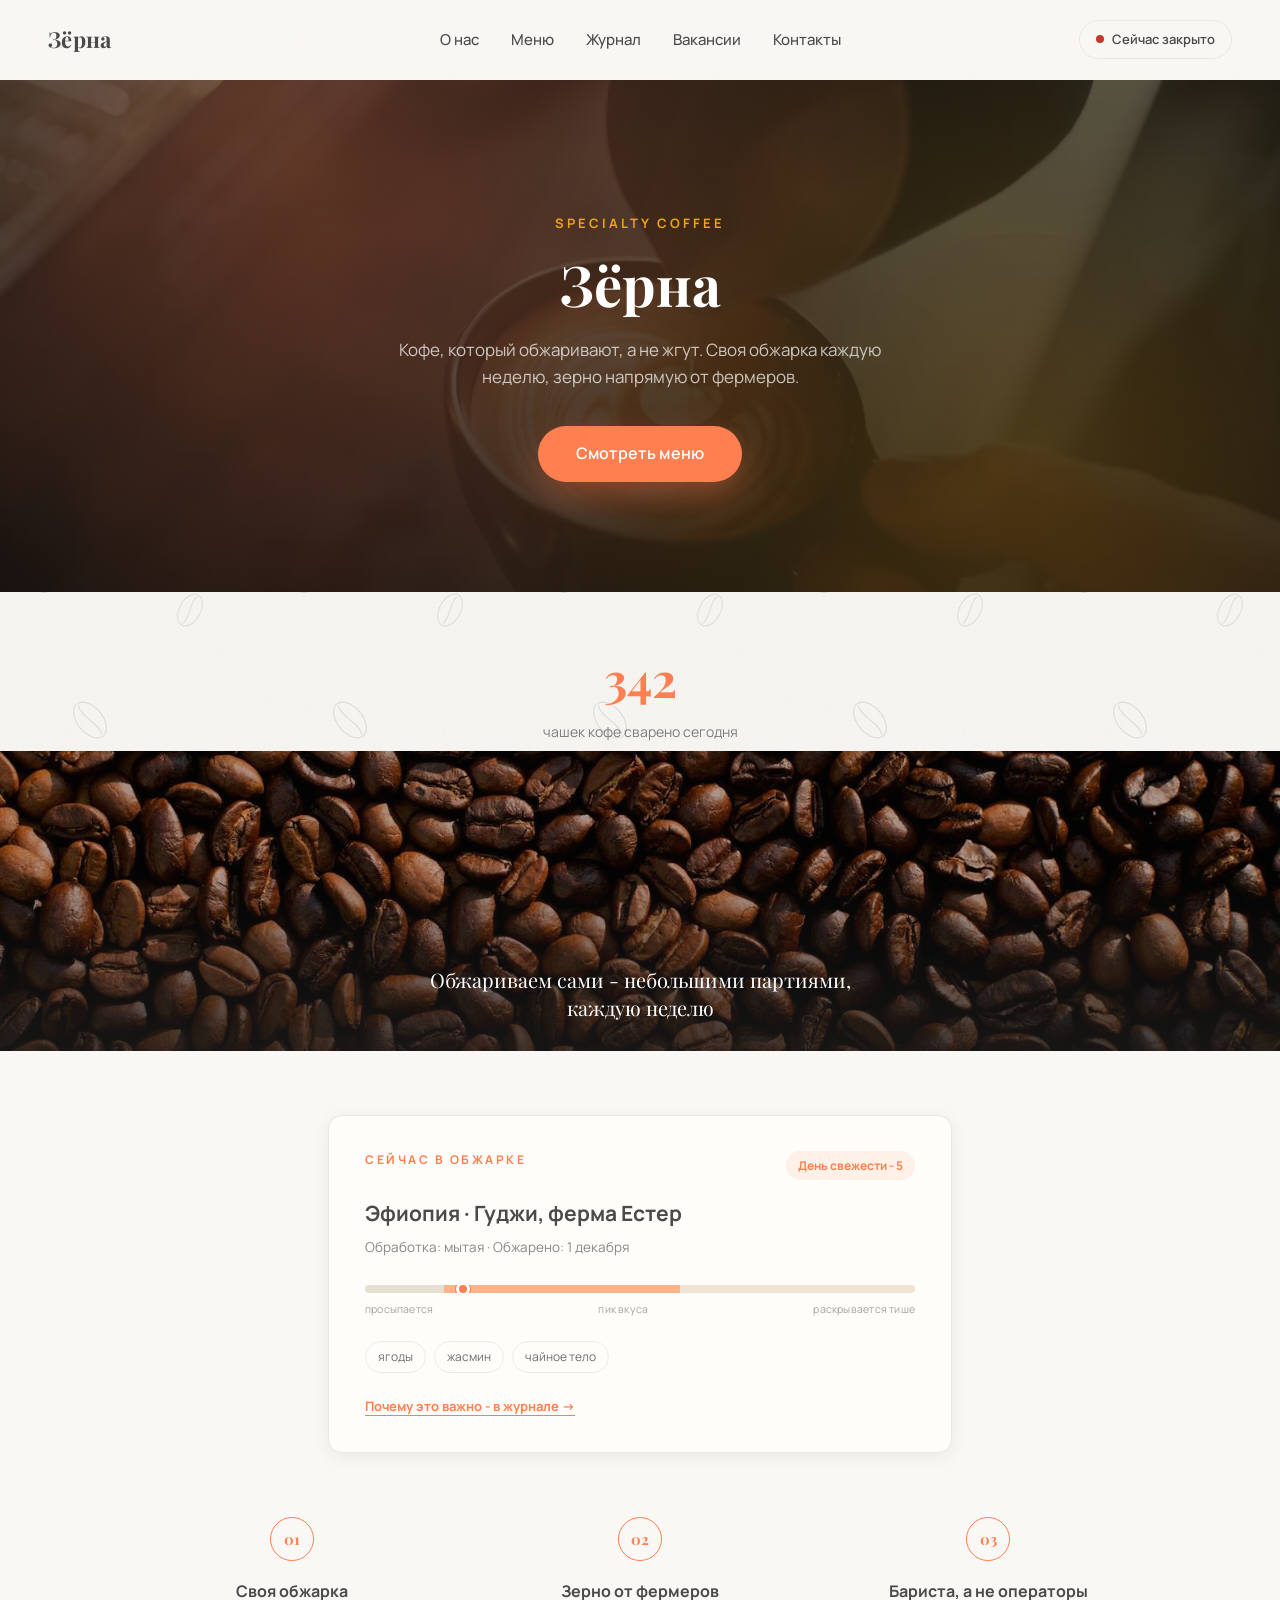
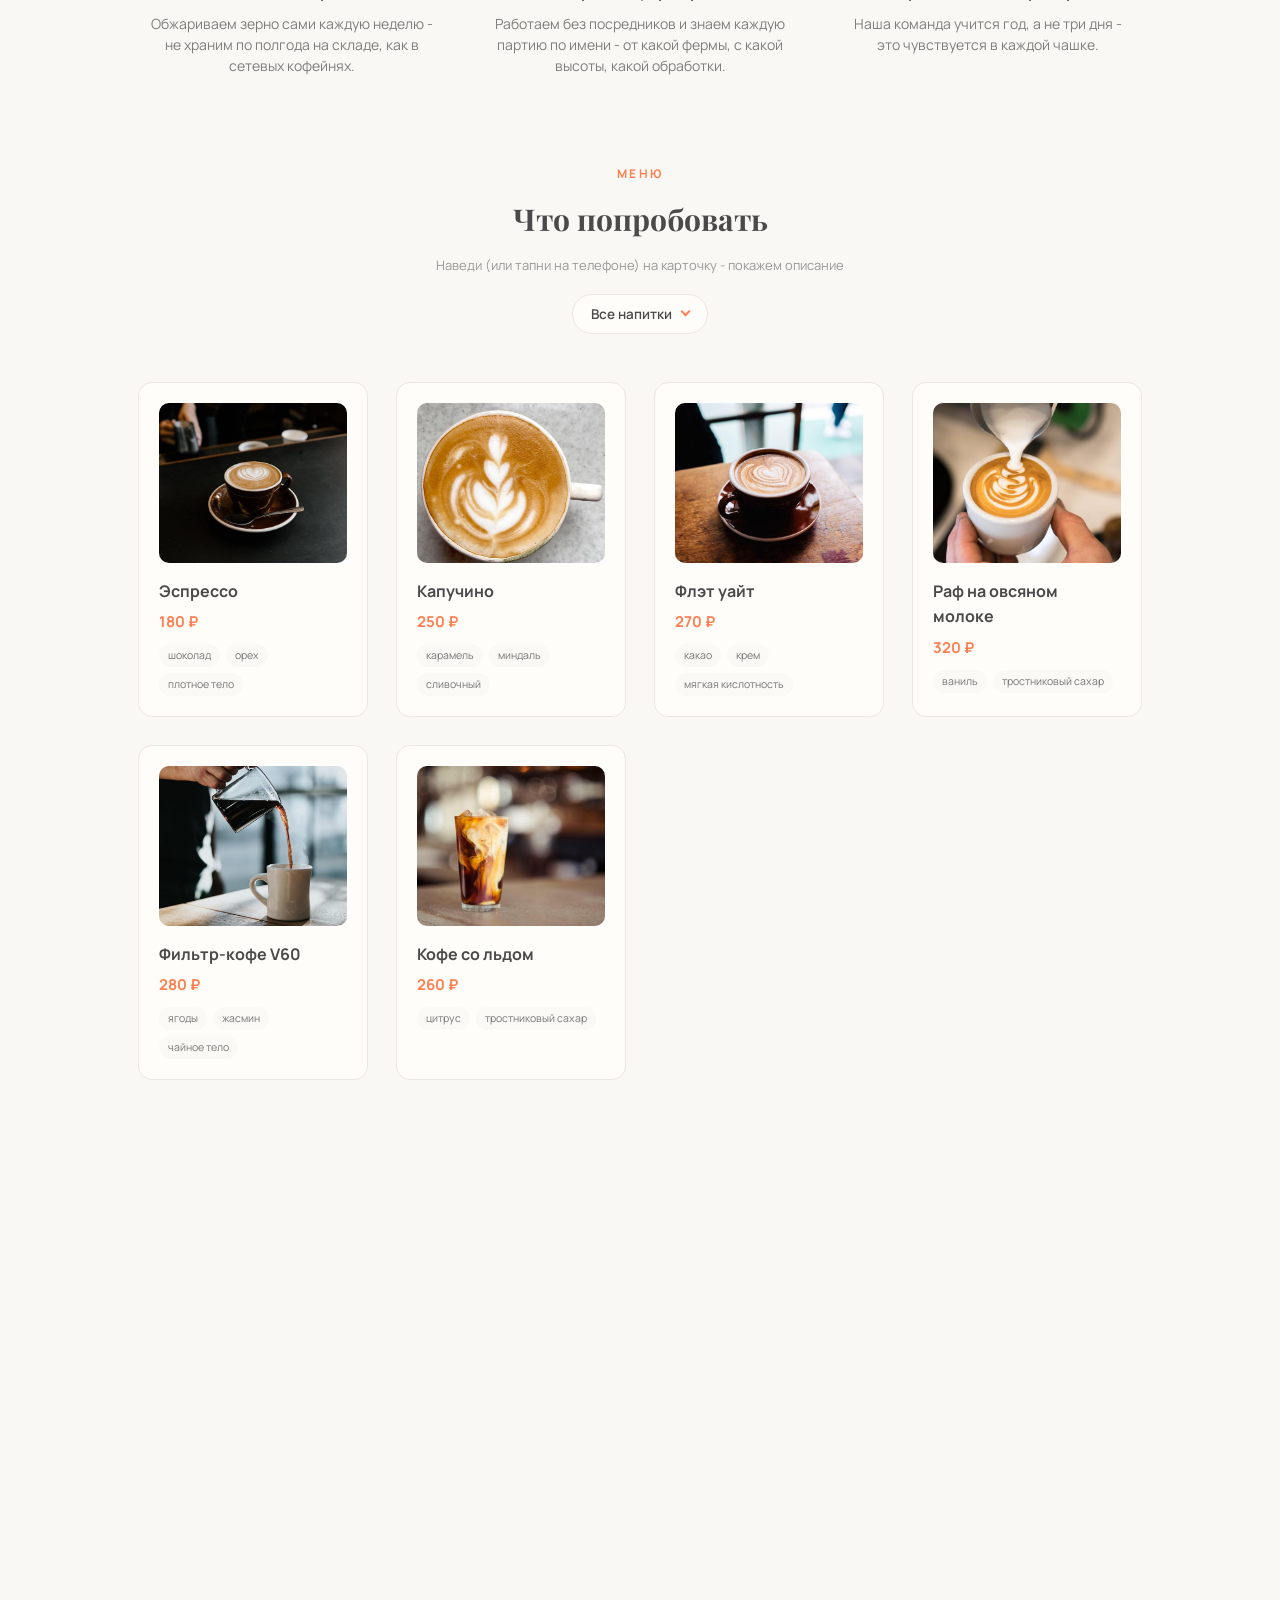
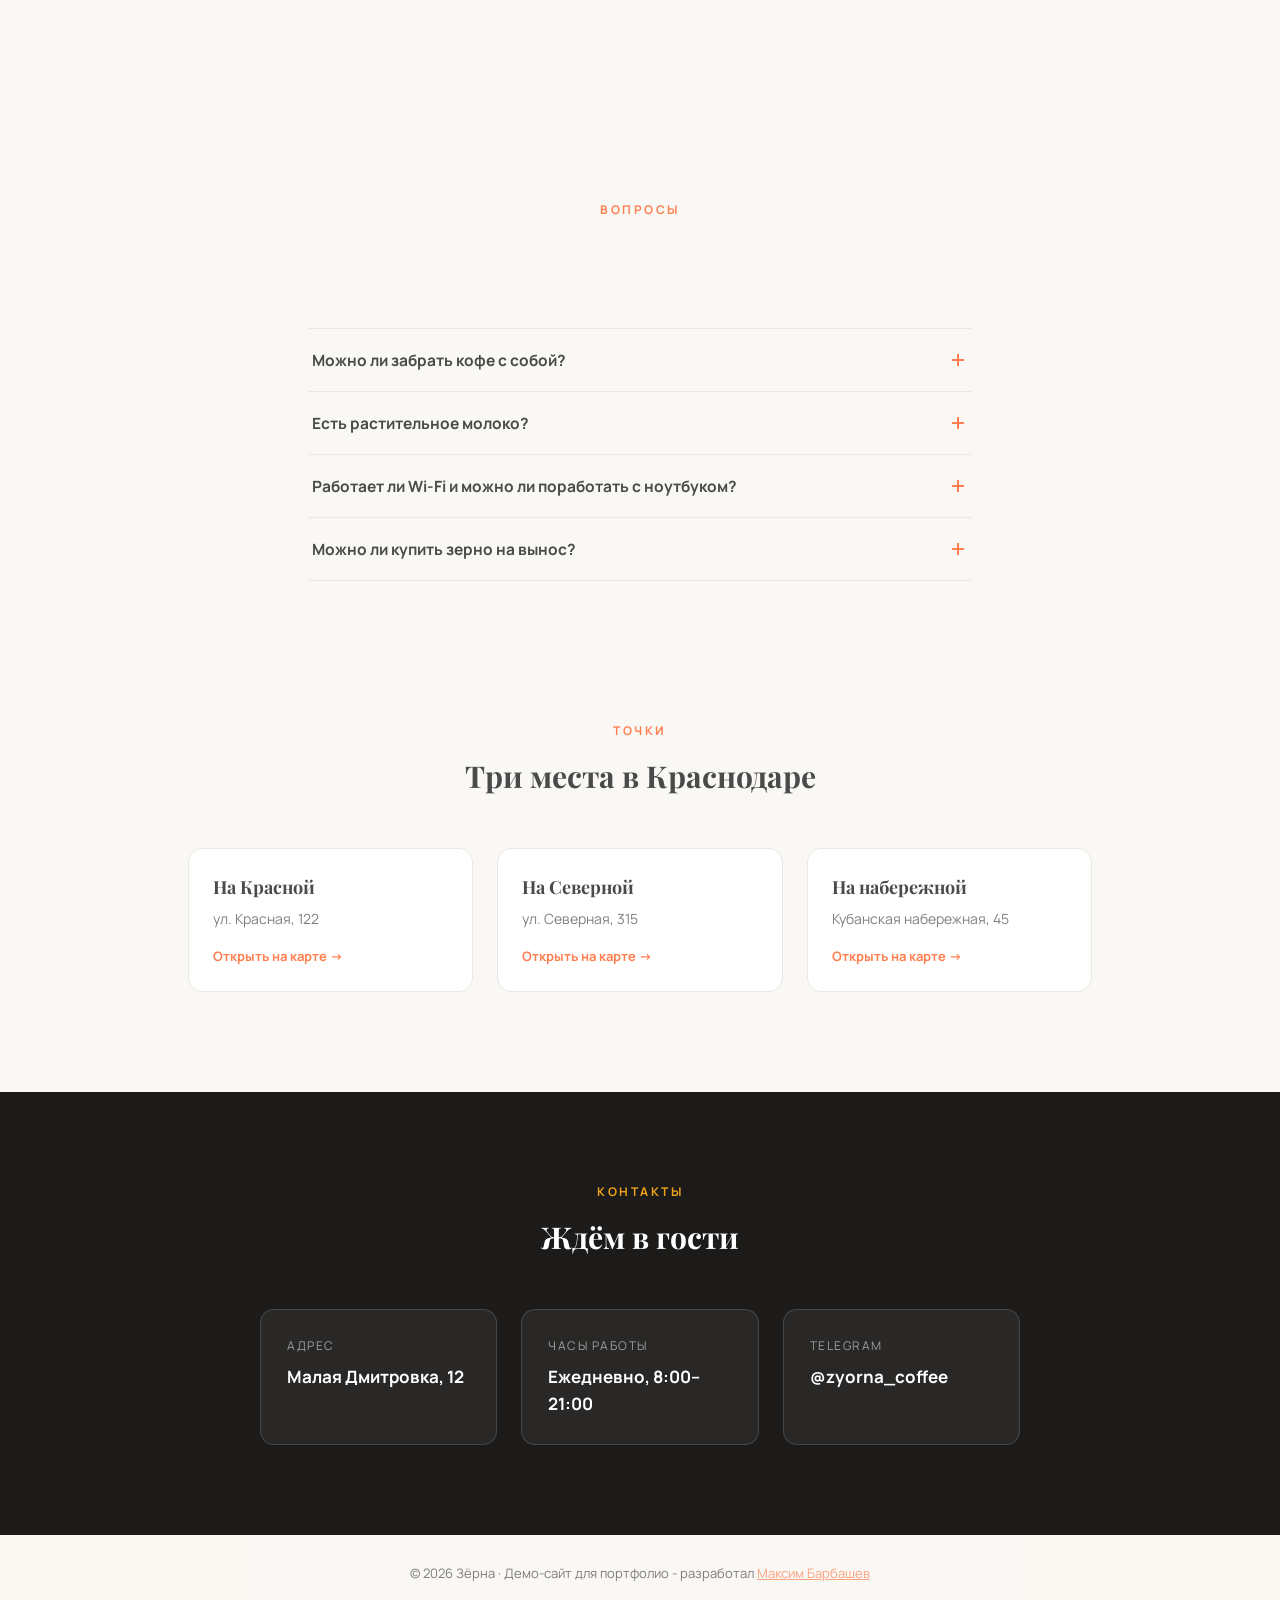
==== index.html @ 11ddbd2b "Центрирую навигацию в шапке через grid (1fr auto 1fr) - раньше flex space-between съезжал из-за разн" ====
<!DOCTYPE html>
<html lang="ru">
<head>
  <meta charset="UTF-8">
  <meta name="viewport" content="width=device-width, initial-scale=1.0">
  <title>Зёрна - спешелти-кофейня</title>
  <meta name="description" content="Зёрна - кофейня со своей обжаркой. Портфолио-демо сайта.">
  <link rel="stylesheet" href="style.css?v=1785144082">
</head>
<body>

  <div class="scroll-progress"></div>
  <div class="side-deco side-deco-left" aria-hidden="true">
    <div class="side-marquee">
      <div class="marquee-set">
        <span>SPECIALTY COFFEE ·</span>
        <span>ОБЖАРКА КАЖДУЮ НЕДЕЛЮ ·</span>
        <span>ЗЁРНА ·</span>
      </div>
      <div class="marquee-set">
        <span>SPECIALTY COFFEE ·</span>
        <span>ОБЖАРКА КАЖДУЮ НЕДЕЛЮ ·</span>
        <span>ЗЁРНА ·</span>
      </div>
      <div class="marquee-set">
        <span>SPECIALTY COFFEE ·</span>
        <span>ОБЖАРКА КАЖДУЮ НЕДЕЛЮ ·</span>
        <span>ЗЁРНА ·</span>
      </div>
    </div>
  </div>
  <div class="side-deco side-deco-right" aria-hidden="true">
    <div class="bean-wrap" style="top:8%;">
      <svg class="side-bean" viewBox="0 0 40 60"><ellipse cx="20" cy="30" rx="15" ry="25"/><path d="M20 8 C14 20,26 40,20 52"/></svg>
    </div>
    <div class="bean-wrap" style="top:33%;">
      <svg class="side-bean small" viewBox="0 0 40 60"><ellipse cx="20" cy="30" rx="15" ry="25"/><path d="M20 8 C14 20,26 40,20 52"/></svg>
    </div>
    <div class="bean-wrap" style="top:58%;">
      <svg class="side-bean" viewBox="0 0 40 60"><ellipse cx="20" cy="30" rx="15" ry="25"/><path d="M20 8 C14 20,26 40,20 52"/></svg>
    </div>
    <div class="bean-wrap" style="top:82%;">
      <svg class="side-bean small" viewBox="0 0 40 60"><ellipse cx="20" cy="30" rx="15" ry="25"/><path d="M20 8 C14 20,26 40,20 52"/></svg>
    </div>
  </div>

  <header class="header">
    <a class="logo" href="index.html">Зёрна</a>
    <nav class="nav">
      <ul>
        <li><a href="o-nas.html">О нас</a></li>
        <li><a href="#menu">Меню</a></li>
        <li><a href="blog.html">Журнал</a></li>
        <li><a href="vakansii.html">Вакансии</a></li>
        <li><a href="#contacts">Контакты</a></li>
      </ul>
    </nav>
    <div class="status-badge" id="statusBadge">
      <span class="status-dot"></span>
      <span class="status-text">Открыто сейчас</span>
    </div>
  </header>

  <section class="hero">
    <div class="parallax-wrap">
      <img class="parallax-img hero-poster" src="video/hero-pour-poster.jpg" alt="" />
      <video
        class="parallax-img hero-video"
        autoplay muted loop playsinline
        poster="video/hero-pour-poster.jpg"
      >
        <source src="video/hero-pour.webm" type="video/webm">
        <source src="video/hero-pour.mp4" type="video/mp4">
      </video>
    </div>
    <div class="hero-scrim"></div>
    <div class="hero-content">
      <span class="hero-eyebrow">Specialty coffee</span>
      <h1>Зёрна</h1>
      <p>Кофе, который обжаривают, а не жгут. Своя обжарка каждую неделю, зерно напрямую от фермеров.</p>
      <a href="#menu" class="hero-cta">Смотреть меню</a>
    </div>
  </section>

  <section class="stats reveal">
    <p class="stats-number" data-target="342">0</p>
    <p class="stats-label">чашек кофе сварено сегодня</p>
  </section>

  <section class="roast-band">
    <div class="parallax-wrap"><img class="parallax-img" src="images/beans.jpg" alt="Свежеобжаренные зёрна кофе" loading="lazy" /></div>
    <div class="roast-caption">
      <span>Обжариваем сами - небольшими партиями, каждую неделю</span>
    </div>
  </section>

  <section class="batch reveal">
    <div class="batch-card">
      <div class="batch-top">
        <span class="section-eyebrow">Сейчас в обжарке</span>
        <span class="batch-day" id="batchDay">День свежести</span>
      </div>
      <h3 class="batch-origin">Эфиопия · Гуджи, ферма Естер</h3>
      <p class="batch-meta">Обработка: мытая · Обжарено: <span id="batchDate">…</span></p>
      <div class="batch-gauge">
        <div class="batch-gauge-track">
          <span class="batch-zone zone-wake"></span>
          <span class="batch-zone zone-peak"></span>
          <span class="batch-zone zone-fade"></span>
          <span class="batch-marker" id="batchMarker"></span>
        </div>
        <div class="batch-gauge-labels">
          <span>просыпается</span>
          <span>пик вкуса</span>
          <span>раскрывается тише</span>
        </div>
      </div>
      <div class="flavor-tags">
        <span>ягоды</span>
        <span>жасмин</span>
        <span>чайное тело</span>
      </div>
      <a class="batch-link" href="blog-hranenie-zerna.html">Почему это важно - в журнале →</a>
    </div>
  </section>

  <section class="features reveal-stagger" id="about">
    <div class="feature">
      <div class="feature-mark">01</div>
      <h3>Своя обжарка</h3>
      <p>Обжариваем зерно сами каждую неделю - не храним по полгода на складе, как в сетевых кофейнях.</p>
    </div>
    <div class="feature">
      <div class="feature-mark">02</div>
      <h3>Зерно от фермеров</h3>
      <p>Работаем без посредников и знаем каждую партию по имени - от какой фермы, с какой высоты, какой обработки.</p>
    </div>
    <div class="feature">
      <div class="feature-mark">03</div>
      <h3>Бариста, а не операторы</h3>
      <p>Наша команда учится год, а не три дня - это чувствуется в каждой чашке.</p>
    </div>
  </section>

  <section class="catalog-section" id="menu">
    <div class="section-heading reveal">
      <span class="section-eyebrow">Меню</span>
      <h2>Что попробовать</h2>
      <p class="section-hint">Наведи (или тапни на телефоне) на карточку - покажем описание</p>
      <div class="menu-filter">
        <button class="menu-filter-btn" id="filterBtn" aria-expanded="false" aria-haspopup="listbox">
          <span id="filterLabel">Все напитки</span>
          <span class="menu-filter-caret"></span>
        </button>
        <ul class="menu-filter-list" id="filterList" role="listbox">
          <li data-filter="all" class="active" role="option">Все напитки</li>
          <li data-filter="black" role="option">Чёрный кофе</li>
          <li data-filter="milk" role="option">С молоком</li>
          <li data-filter="cold" role="option">Холодное</li>
        </ul>
      </div>
    </div>
    <div class="catalog reveal-stagger">
      <div class="product-card" data-category="black">
        <div class="product-image">
          <img src="images/espresso.jpg" alt="Эспрессо" loading="lazy" />
          <div class="product-description">Двойная порция, крепкий и плотный вкус</div>
        </div>
        <h3>Эспрессо</h3>
        <p>180 ₽</p>
        <div class="card-tags"><span>шоколад</span><span>орех</span><span>плотное тело</span></div>
      </div>
      <div class="product-card" data-category="milk">
        <div class="product-image">
          <img src="images/cappuccino.jpg" alt="Капучино" loading="lazy" />
          <div class="product-description">Нежная молочная пенка, мягкий бархатистый вкус</div>
        </div>
        <h3>Капучино</h3>
        <p>250 ₽</p>
        <div class="card-tags"><span>карамель</span><span>миндаль</span><span>сливочный</span></div>
      </div>
      <div class="product-card" data-category="milk">
        <div class="product-image">
          <img src="images/flat-white.jpg" alt="Флэт уайт" loading="lazy" />
          <div class="product-description">Меньше пенки, больше кофе - для тех, кто ценит эспрессо</div>
        </div>
        <h3>Флэт уайт</h3>
        <p>270 ₽</p>
        <div class="card-tags"><span>какао</span><span>крем</span><span>мягкая кислотность</span></div>
      </div>
      <div class="product-card" data-category="milk">
        <div class="product-image">
          <img src="images/raf.jpg" alt="Раф на овсяном молоке" loading="lazy" />
          <div class="product-description">Взбитые сливки прямо в чашке - сладко, тепло, уютно</div>
        </div>
        <h3>Раф на овсяном молоке</h3>
        <p>320 ₽</p>
        <div class="card-tags"><span>ваниль</span><span>тростниковый сахар</span></div>
      </div>
      <div class="product-card" data-category="black">
        <div class="product-image">
          <img src="images/filter-v60.jpg" alt="Фильтр-кофе V60" loading="lazy" />
          <div class="product-description">Чистый вкус зерна, заваривается вручную по каплям</div>
        </div>
        <h3>Фильтр-кофе V60</h3>
        <p>280 ₽</p>
        <div class="card-tags"><span>ягоды</span><span>жасмин</span><span>чайное тело</span></div>
      </div>
      <div class="product-card" data-category="cold">
        <div class="product-image">
          <img src="images/iced-coffee.jpg" alt="Кофе со льдом" loading="lazy" />
          <div class="product-description">Освежает и бодрит - то, что нужно в жару</div>
        </div>
        <h3>Кофе со льдом</h3>
        <p>260 ₽</p>
        <div class="card-tags"><span>цитрус</span><span>тростниковый сахар</span></div>
      </div>
    </div>
  </section>

  <section class="loyalty reveal" id="loyalty">
    <div class="section-heading">
      <span class="section-eyebrow">Клуб Зёрна</span>
      <h2>Программа лояльности</h2>
      <p class="section-hint">Копите чашки - шестая всегда в подарок</p>
    </div>
    <div class="loyalty-card">
      <div class="loyalty-stamps reveal-stagger">
        <span class="stamp filled">
          <svg viewBox="0 0 24 24"><path d="M4 8h13v5a6 6 0 0 1-12 0V8z"/><path d="M17 9h2a3 3 0 0 1 0 6h-2" fill="none" stroke="currentColor" stroke-width="1.6"/><rect x="3" y="18" width="15" height="1.6" rx="0.8"/></svg>
        </span>
        <span class="stamp filled">
          <svg viewBox="0 0 24 24"><path d="M4 8h13v5a6 6 0 0 1-12 0V8z"/><path d="M17 9h2a3 3 0 0 1 0 6h-2" fill="none" stroke="currentColor" stroke-width="1.6"/><rect x="3" y="18" width="15" height="1.6" rx="0.8"/></svg>
        </span>
        <span class="stamp filled">
          <svg viewBox="0 0 24 24"><path d="M4 8h13v5a6 6 0 0 1-12 0V8z"/><path d="M17 9h2a3 3 0 0 1 0 6h-2" fill="none" stroke="currentColor" stroke-width="1.6"/><rect x="3" y="18" width="15" height="1.6" rx="0.8"/></svg>
        </span>
        <span class="stamp filled">
          <svg viewBox="0 0 24 24"><path d="M4 8h13v5a6 6 0 0 1-12 0V8z"/><path d="M17 9h2a3 3 0 0 1 0 6h-2" fill="none" stroke="currentColor" stroke-width="1.6"/><rect x="3" y="18" width="15" height="1.6" rx="0.8"/></svg>
        </span>
        <span class="stamp filled">
          <svg viewBox="0 0 24 24"><path d="M4 8h13v5a6 6 0 0 1-12 0V8z"/><path d="M17 9h2a3 3 0 0 1 0 6h-2" fill="none" stroke="currentColor" stroke-width="1.6"/><rect x="3" y="18" width="15" height="1.6" rx="0.8"/></svg>
        </span>
        <span class="stamp reward">
          <svg viewBox="0 0 24 24"><path d="M4 8h13v5a6 6 0 0 1-12 0V8z"/><path d="M17 9h2a3 3 0 0 1 0 6h-2" fill="none" stroke="currentColor" stroke-width="1.6"/><rect x="3" y="18" width="15" height="1.6" rx="0.8"/></svg>
        </span>
      </div>
      <p class="loyalty-note">Пять чашек куплено - шестая бесплатно. Штамп ставим на карту при каждой покупке, срока годности у него нет.</p>
      <a class="loyalty-cta" href="https://t.me/mercy_exe" target="_blank" rel="noopener">Получить карту →</a>
    </div>
  </section>

  <section class="faq reveal" id="faq">
    <div class="section-heading">
      <span class="section-eyebrow">Вопросы</span>
      <h2>Часто спрашивают</h2>
    </div>
    <div class="faq-list">
      <div class="faq-item">
        <button class="faq-q" aria-expanded="false">
          <span>Можно ли забрать кофе с собой?</span>
          <span class="faq-icon"></span>
        </button>
        <div class="faq-a"><div><p>Да, у бара есть отдельная касса навынос - не нужно стоять в общей очереди у столиков.</p></div></div>
      </div>
      <div class="faq-item">
        <button class="faq-q" aria-expanded="false">
          <span>Есть растительное молоко?</span>
          <span class="faq-icon"></span>
        </button>
        <div class="faq-a"><div><p>Овсяное - в раф и любой напиток на выбор, без доплаты. Миндальное и кокосовое - по запросу у бариста.</p></div></div>
      </div>
      <div class="faq-item">
        <button class="faq-q" aria-expanded="false">
          <span>Работает ли Wi-Fi и можно ли поработать с ноутбуком?</span>
          <span class="faq-icon"></span>
        </button>
        <div class="faq-a"><div><p>Да, Wi-Fi бесплатный для гостей, розетки есть у половины столов. В выходные с 12 до 16 в зале обычно людно - если нужна тишина, лучше приходить утром.</p></div></div>
      </div>
      <div class="faq-item">
        <button class="faq-q" aria-expanded="false">
          <span>Можно ли купить зерно на вынос?</span>
          <span class="faq-icon"></span>
        </button>
        <div class="faq-a"><div><p>Можно, у бара всегда есть пакеты текущей обжарки на развес. Бариста подскажет, сколько дней зерну и как лучше его заваривать.</p></div></div>
      </div>
    </div>
  </section>

  <section class="locations reveal" id="locations">
    <div class="section-heading">
      <span class="section-eyebrow">Точки</span>
      <h2>Три места в Краснодаре</h2>
    </div>
    <div class="locations-grid">
      <a class="location-card" href="https://yandex.ru/maps/?text=Краснодар, ул. Красная, 122" target="_blank" rel="noopener">
        <span class="location-name">На Красной</span>
        <span class="location-address">ул. Красная, 122</span>
        <span class="location-link">Открыть на карте →</span>
      </a>
      <a class="location-card" href="https://yandex.ru/maps/?text=Краснодар, ул. Северная, 315" target="_blank" rel="noopener">
        <span class="location-name">На Северной</span>
        <span class="location-address">ул. Северная, 315</span>
        <span class="location-link">Открыть на карте →</span>
      </a>
      <a class="location-card" href="https://yandex.ru/maps/?text=Краснодар, Кубанская набережная, 45" target="_blank" rel="noopener">
        <span class="location-name">На набережной</span>
        <span class="location-address">Кубанская набережная, 45</span>
        <span class="location-link">Открыть на карте →</span>
      </a>
    </div>
  </section>

  <section class="contacts reveal" id="contacts">
    <div class="section-heading">
      <span class="section-eyebrow">Контакты</span>
      <h2>Ждём в гости</h2>
    </div>
    <div class="contacts-grid">
      <a class="contact-card" href="#">
        <span class="contact-label">Адрес</span>
        <span class="contact-value">Малая Дмитровка, 12</span>
      </a>
      <a class="contact-card" href="#">
        <span class="contact-label">Часы работы</span>
        <span class="contact-value">Ежедневно, 8:00–21:00</span>
      </a>
      <a class="contact-card" href="#">
        <span class="contact-label">Telegram</span>
        <span class="contact-value">@zyorna_coffee</span>
      </a>
    </div>
  </section>

  <footer class="footer">
    <p>© 2026 Зёрна · Демо-сайт для портфолио - разработал <a href="https://t.me/mercy_exe" target="_blank" rel="noopener">Максим Барбашев</a></p>
  </footer>

  <script src="common.js?v=1785144082"></script>
</body>
</html>
---- style.css ----
@import url('https://fonts.googleapis.com/css2?family=Playfair+Display:wght@600;700&family=Manrope:wght@400;500;600;700;800&display=swap');

:root {
  --color-primary: #4b4a4a;
  --color-accent: #FF7F50;
  --color-secondary: #f0a316;
  --color-bg: #faf8f4;
  --color-card: #fffdf9;
  --color-dark: #1c1b1a;
  --color-border: #ece7e0;
  --shadow-soft: 0 4px 16px rgba(60, 40, 20, 0.07);
  --shadow-lift: 0 20px 44px rgba(60, 40, 20, 0.15);
  --radius: 14px;
  --ease: cubic-bezier(.22, 1, .36, 1);
}

html {
  scroll-behavior: smooth;
  overflow-x: hidden;
}

*, *::before, *::after {
  margin: 0;
  padding: 0;
  box-sizing: border-box;
}

body {
  font-family: 'Manrope', system-ui, sans-serif;
  color: var(--color-primary);
  background-color: var(--color-bg);
  background-image: url("data:image/svg+xml,%3Csvg xmlns='http://www.w3.org/2000/svg' width='260' height='260'%3E%3Cfilter id='n'%3E%3CfeTurbulence type='fractalNoise' baseFrequency='0.9' numOctaves='2' stitchTiles='stitch'/%3E%3CfeColorMatrix type='matrix' values='0 0 0 0 0 0 0 0 0 0 0 0 0 0 0 0 0 0 0.035 0'/%3E%3C/filter%3E%3Crect width='100%25' height='100%25' filter='url(%23n)'/%3E%3Cg fill='none' stroke='%234b4a4a' stroke-width='1.3' stroke-linecap='round' opacity='0.14'%3E%3Cg transform='translate(40 50) rotate(-18)'%3E%3Cellipse cx='0' cy='0' rx='14' ry='23'/%3E%3Cpath d='M0,-20 C-6,-9 6,9 0,20'/%3E%3C/g%3E%3Cg transform='translate(190 90) rotate(28) scale(0.75)'%3E%3Cellipse cx='0' cy='0' rx='14' ry='23'/%3E%3Cpath d='M0,-20 C-6,-9 6,9 0,20'/%3E%3C/g%3E%3Cg transform='translate(90 200) rotate(-40) scale(0.9)'%3E%3Cellipse cx='0' cy='0' rx='14' ry='23'/%3E%3Cpath d='M0,-20 C-6,-9 6,9 0,20'/%3E%3C/g%3E%3C/g%3E%3C/svg%3E");
  background-attachment: fixed;
  background-position: 0 0;
  animation: bg-drift 90s linear infinite;
  line-height: 1.6;
  -webkit-font-smoothing: antialiased;
}

/* фон медленно "плывёт" по диагонали - ровно на размер одного тайла (260px),
   поэтому смещение бесшовное: узор не дублируется вручную, просто едет сам тайлинг */
@keyframes bg-drift {
  from { background-position: 0 0; }
  to { background-position: 260px 260px; }
}

h1, h2, .logo {
  font-family: 'Playfair Display', serif;
}

/* ---------- шапка ---------- */

.header {
  position: sticky;
  top: 0;
  z-index: 100;
  display: grid;
  grid-template-columns: 1fr auto 1fr;
  align-items: center;
  gap: 12px;
  padding: 20px 48px;
  background: rgba(250, 248, 244, 0.8);
  backdrop-filter: blur(12px);
  -webkit-backdrop-filter: blur(12px);
  border-bottom: 1px solid transparent;
  transition: box-shadow 0.3s ease, border-color 0.3s ease;
}

.header.scrolled {
  box-shadow: var(--shadow-soft);
  border-color: var(--color-border);
}

.logo {
  justify-self: start;
  font-weight: 700;
  font-size: 22px;
  letter-spacing: 0.3px;
  white-space: nowrap;
  text-decoration: none;
  color: var(--color-primary);
}

.nav ul {
  display: flex;
  gap: 32px;
  flex-wrap: wrap;
  list-style: none;
}

.nav a {
  text-decoration: none;
  color: var(--color-primary);
  font-weight: 500;
  font-size: 15px;
  position: relative;
  padding-bottom: 4px;
  transition: color 0.2s ease;
}

.nav a::after {
  content: '';
  position: absolute;
  left: 0;
  bottom: 0;
  width: 0;
  height: 1px;
  background: var(--color-accent);
  transition: width 0.25s ease;
}

.nav a:hover {
  color: var(--color-accent);
}

.nav a:hover::after {
  width: 100%;
}

/* ---------- hero ---------- */

.hero {
  position: relative;
  text-align: center;
  padding: 130px 32px 110px;
  color: #fff;
  overflow: hidden;
}

.parallax-wrap {
  position: absolute;
  inset: 0;
  overflow: hidden;
}

/* видео стоит поверх постера в DOM - постер служит мгновенной подложкой,
   пока видео грузится, и остаётся единственным, что видно при reduced motion */
.hero-video {
  pointer-events: none;
}

@media (prefers-reduced-motion: reduce) {
  .hero-video {
    display: none;
  }
}

.parallax-img {
  position: absolute;
  top: -10%;
  left: 0;
  width: 100%;
  height: 120%;
  object-fit: cover;
  will-change: transform;
}

.hero-scrim {
  position: absolute;
  inset: 0;
  background:
    radial-gradient(circle at 25% 20%, rgba(255, 127, 80, 0.3), transparent 55%),
    radial-gradient(circle at 80% 75%, rgba(240, 163, 22, 0.22), transparent 55%),
    linear-gradient(180deg, rgba(16, 14, 12, 0.74), rgba(16, 14, 12, 0.88));
}

.hero-content {
  position: relative;
  z-index: 1;
}

.hero-eyebrow {
  display: inline-block;
  font-size: 13px;
  letter-spacing: 3px;
  text-transform: uppercase;
  color: var(--color-secondary);
  font-weight: 700;
  margin-bottom: 18px;
}

.hero h1 {
  font-size: clamp(32px, 5vw, 56px);
  line-height: 1.15;
  margin-bottom: 20px;
  color: #fff;
}

.hero p {
  font-size: 17px;
  color: rgba(255, 255, 255, 0.72);
  max-width: 520px;
  margin: 0 auto 36px;
}

.hero-cta {
  display: inline-block;
  padding: 15px 38px;
  background: var(--color-accent);
  color: #fff;
  border-radius: 999px;
  text-decoration: none;
  font-weight: 600;
  letter-spacing: 0.3px;
  box-shadow: 0 14px 34px rgba(255, 127, 80, 0.35);
  transition: transform 0.25s ease, box-shadow 0.25s ease;
}

.hero-cta:hover {
  transform: translateY(-3px);
  box-shadow: 0 18px 40px rgba(255, 127, 80, 0.45);
}

/* ---------- заголовок секции ---------- */

.section-heading {
  text-align: center;
  max-width: 540px;
  margin: 0 auto 48px;
}

.section-eyebrow {
  display: block;
  font-size: 12px;
  letter-spacing: 2.5px;
  text-transform: uppercase;
  color: var(--color-accent);
  font-weight: 700;
  margin-bottom: 12px;
}

.section-heading h2,
.section-heading h1 {
  font-size: 30px;
}

.section-hint {
  margin-top: 12px;
  font-size: 13px;
  color: var(--color-primary);
  opacity: 0.55;
}

/* ---------- статус "открыто/закрыто" ---------- */

.status-badge {
  justify-self: end;
  display: flex;
  align-items: center;
  gap: 8px;
  padding: 8px 16px;
  border: 1px solid var(--color-border);
  border-radius: 999px;
  font-size: 13px;
  font-weight: 600;
  white-space: nowrap;
}

.status-dot {
  width: 8px;
  height: 8px;
  border-radius: 50%;
  background: #3fae5c;
  animation: status-pulse-open 2s infinite;
}

.status-badge.is-closed .status-dot {
  background: #c0392b;
  animation: status-pulse-closed 2s infinite;
}

@keyframes status-pulse-open {
  0% { box-shadow: 0 0 0 0 rgba(63, 174, 92, 0.5); }
  70% { box-shadow: 0 0 0 8px rgba(63, 174, 92, 0); }
  100% { box-shadow: 0 0 0 0 rgba(63, 174, 92, 0); }
}

@keyframes status-pulse-closed {
  0% { box-shadow: 0 0 0 0 rgba(192, 57, 43, 0.5); }
  70% { box-shadow: 0 0 0 8px rgba(192, 57, 43, 0); }
  100% { box-shadow: 0 0 0 0 rgba(192, 57, 43, 0); }
}

/* ---------- счётчик чашек ---------- */

.stats {
  text-align: center;
  padding: 48px 32px 8px;
}

.stats-number {
  font-family: 'Playfair Display', serif;
  font-size: 48px;
  font-weight: 700;
  color: var(--color-accent);
}

.stats-label {
  font-size: 14px;
  color: var(--color-primary);
  opacity: 0.7;
  margin-top: 4px;
}

/* ---------- преимущества ---------- */

.features {
  display: grid;
  grid-template-columns: repeat(auto-fit, minmax(220px, 1fr));
  gap: 40px;
  padding: 44px 48px 40px;
  max-width: 1100px;
  margin: 0 auto;
}

.feature {
  text-align: center;
  padding: 8px;
}

.feature-mark {
  width: 44px;
  height: 44px;
  margin: 0 auto 18px;
  display: flex;
  align-items: center;
  justify-content: center;
  border-radius: 50%;
  border: 1px solid var(--color-accent);
  color: var(--color-accent);
  font-family: 'Playfair Display', serif;
  font-weight: 700;
  font-size: 15px;
}

.feature h3 {
  font-family: 'Manrope', sans-serif;
  font-size: 16px;
  font-weight: 700;
  margin-bottom: 8px;
}

.feature p {
  font-size: 14px;
  color: var(--color-primary);
  opacity: 0.7;
  line-height: 1.5;
}

/* ---------- фотополоса обжарки ---------- */

.roast-band {
  position: relative;
  height: 300px;
  overflow: hidden;
}

.roast-band::after {
  content: '';
  position: absolute;
  inset: 0;
  background: linear-gradient(0deg, rgba(28, 27, 26, 0.78), rgba(28, 27, 26, 0.1) 60%);
}

.roast-caption {
  position: absolute;
  left: 0;
  right: 0;
  bottom: 28px;
  z-index: 1;
  text-align: center;
  padding: 0 24px;
}

.roast-caption span {
  display: inline-block;
  max-width: 480px;
  color: #fff;
  font-family: 'Playfair Display', serif;
  font-size: 20px;
  line-height: 1.4;
}

@media (max-width: 640px) {
  .roast-band {
    height: 220px;
  }

  .roast-caption span {
    font-size: 16px;
  }
}

/* ---------- текущая обжарка (трекер свежести) ---------- */

.batch {
  padding: 64px 48px 12px;
  max-width: 720px;
  margin: 0 auto;
}

.batch-card {
  background: var(--color-card);
  border: 1px solid var(--color-border);
  border-radius: var(--radius);
  padding: 34px 36px;
  box-shadow: var(--shadow-soft);
}

.batch-top {
  display: flex;
  justify-content: space-between;
  align-items: center;
  flex-wrap: wrap;
  gap: 8px;
  margin-bottom: 16px;
}

.batch-day {
  font-size: 12px;
  font-weight: 700;
  color: var(--color-accent);
  background: rgba(255, 127, 80, 0.1);
  padding: 5px 12px;
  border-radius: 999px;
  white-space: nowrap;
}

.batch-origin {
  font-size: 21px;
  margin-bottom: 6px;
}

.batch-meta {
  font-size: 13.5px;
  color: var(--color-primary);
  opacity: 0.65;
  margin-bottom: 26px;
}

.batch-gauge-track {
  position: relative;
  height: 8px;
  border-radius: 999px;
  overflow: hidden;
  display: flex;
}

.batch-zone {
  height: 100%;
}

.zone-wake {
  width: 14.3%;
  background: #e6e0d3;
}

.zone-peak {
  width: 42.9%;
  background: #ffb38a;
}

.zone-fade {
  width: 42.8%;
  background: #f0e3d2;
}

.batch-marker {
  position: absolute;
  top: 50%;
  width: 14px;
  height: 14px;
  border-radius: 50%;
  background: var(--color-accent);
  border: 3px solid var(--color-card);
  box-shadow: 0 0 0 1px var(--color-accent);
  transform: translate(-50%, -50%);
  left: 0%;
  transition: left 0.8s var(--ease);
}

.batch-gauge-labels {
  display: flex;
  justify-content: space-between;
  font-size: 10.5px;
  color: var(--color-primary);
  opacity: 0.5;
  margin-top: 8px;
  letter-spacing: 0.02em;
}

.flavor-tags {
  display: flex;
  flex-wrap: wrap;
  gap: 8px;
  margin: 24px 0 20px;
}

.flavor-tags span {
  font-size: 12px;
  padding: 5px 12px;
  border: 1px solid var(--color-border);
  border-radius: 999px;
  color: var(--color-primary);
  opacity: 0.8;
}

.batch-link {
  font-size: 13px;
  font-weight: 700;
  color: var(--color-accent);
  text-decoration: none;
  border-bottom: 1px solid currentColor;
}

@media (max-width: 640px) {
  .batch {
    padding: 48px 20px;
  }

  .batch-card {
    padding: 26px 22px;
  }
}

/* ---------- вкусовые теги на карточках меню ---------- */

.card-tags {
  display: flex;
  flex-wrap: wrap;
  gap: 6px;
  margin-top: 10px;
}

.card-tags span {
  font-size: 10.5px;
  padding: 3px 9px;
  background: var(--color-bg);
  border-radius: 999px;
  color: var(--color-primary);
  opacity: 0.75;
}

/* ---------- меню (карточки) ---------- */

.catalog-section {
  padding: 40px 0 100px;
}

.catalog {
  display: grid;
  grid-template-columns: repeat(auto-fill, minmax(220px, 1fr));
  gap: 28px;
  padding: 0 48px;
  max-width: 1100px;
  margin: 0 auto;
}

.product-card {
  background: var(--color-card);
  border: 1px solid var(--color-border);
  border-radius: var(--radius);
  padding: 20px;
  text-align: left;
  transition: transform 0.4s var(--ease), box-shadow 0.4s var(--ease), border-color 0.4s var(--ease);
}

.product-card:hover {
  transform: translateY(-6px);
  box-shadow: var(--shadow-lift);
  border-color: var(--color-accent);
}

.product-image {
  position: relative;
  height: 160px;
  border-radius: calc(var(--radius) - 4px);
  margin-bottom: 16px;
  overflow: hidden;
  background: var(--color-border);
}

.product-image img {
  width: 100%;
  height: 100%;
  object-fit: cover;
  display: block;
  transition: transform 0.5s ease;
}

.product-card:hover .product-image img {
  transform: scale(1.07);
}

.product-description {
  position: absolute;
  inset: 0;
  background: rgba(28, 27, 26, 0.85);
  color: #fff;
  display: flex;
  align-items: center;
  justify-content: center;
  text-align: center;
  padding: 18px;
  font-size: 13px;
  line-height: 1.5;
  opacity: 0;
  transform: translateY(6px);
  transition: opacity 0.3s ease, transform 0.3s ease;
}

.product-card:hover .product-description,
.product-card.active .product-description {
  opacity: 1;
  transform: translateY(0);
}

.product-card h3 {
  font-family: 'Manrope', sans-serif;
  font-size: 16px;
  font-weight: 700;
  margin-bottom: 6px;
}

.product-card p {
  font-size: 15px;
  color: var(--color-accent);
  font-weight: 700;
}

/* ---------- контакты ---------- */

.contacts {
  padding: 90px 48px;
  background: var(--color-dark);
  color: #fff;
}

.contacts .section-eyebrow {
  color: var(--color-secondary);
}

.contacts .section-heading h2 {
  color: #fff;
}

.contacts-grid {
  display: flex;
  justify-content: center;
  gap: 24px;
  flex-wrap: wrap;
  max-width: 760px;
  margin: 0 auto;
}

.contact-card {
  flex: 1;
  min-width: 200px;
  background: rgba(255, 255, 255, 0.06);
  border: 1px solid rgba(255, 255, 255, 0.14);
  border-radius: var(--radius);
  padding: 26px;
  text-decoration: none;
  color: #fff;
  display: flex;
  flex-direction: column;
  gap: 8px;
  transition: transform 0.25s ease, border-color 0.25s ease, background 0.25s ease;
}

.contact-card:hover {
  transform: translateY(-4px);
  border-color: var(--color-accent);
  background: rgba(255, 255, 255, 0.1);
}

.contact-label {
  font-size: 12px;
  text-transform: uppercase;
  letter-spacing: 1.5px;
  color: rgba(255, 255, 255, 0.55);
}

.contact-value {
  font-size: 17px;
  font-weight: 700;
  font-family: 'Manrope', sans-serif;
}

/* ---------- футер ---------- */

.footer {
  text-align: center;
  padding: 28px;
  color: var(--color-primary);
  opacity: 0.7;
  font-size: 13px;
  background: var(--color-bg);
}

.footer a {
  color: var(--color-accent);
}

/* ---------- анимация появления при прокрутке ---------- */

.reveal {
  opacity: 0;
  transform: translateY(24px);
  transition: opacity 0.7s ease, transform 0.7s ease;
}

.reveal.visible {
  opacity: 1;
  transform: none;
}

.reveal-stagger > * {
  opacity: 0;
  transform: translateY(14px);
  transition: opacity 0.4s var(--ease), transform 0.4s var(--ease);
}

.reveal-stagger.visible > * {
  opacity: 1;
  transform: none;
}

.reveal-stagger.visible > *:nth-child(1) { transition-delay: 0s; }
.reveal-stagger.visible > *:nth-child(2) { transition-delay: .05s; }
.reveal-stagger.visible > *:nth-child(3) { transition-delay: .1s; }
.reveal-stagger.visible > *:nth-child(4) { transition-delay: .15s; }
.reveal-stagger.visible > *:nth-child(5) { transition-delay: .2s; }
.reveal-stagger.visible > *:nth-child(6) { transition-delay: .25s; }

.word-reveal .word {
  display: inline-block;
  opacity: 0;
  transform: translateY(0.5em);
  transition: opacity 0.7s var(--ease), transform 0.7s var(--ease);
}

.word-reveal.visible .word {
  opacity: 1;
  transform: none;
}

/* ---------- прогресс прокрутки ---------- */

.scroll-progress {
  position: fixed;
  top: 0;
  left: 0;
  height: 3px;
  width: 0%;
  background: linear-gradient(90deg, var(--color-accent), var(--color-secondary));
  z-index: 200;
}

/* ---------- декор по бокам: бегущая строка + плавающие цветные пятна ---------- */

.side-deco {
  position: fixed;
  top: 0;
  height: 100vh;
  width: 90px;
  pointer-events: none;
  z-index: 5;
  overflow: hidden;
}

.side-deco-left {
  left: 12px;
}

.side-deco-right {
  right: 12px;
}

.side-marquee {
  position: absolute;
  top: 0;
  left: 0;
  right: 0;
  display: flex;
  flex-direction: column;
  animation: marquee-vertical 32s linear infinite;
}

.marquee-set {
  display: flex;
  flex-direction: column;
  align-items: center;
  flex-shrink: 0;
}

.side-marquee span {
  writing-mode: vertical-rl;
  text-orientation: sideways;
  font-size: 12px;
  letter-spacing: 4px;
  text-transform: uppercase;
  font-weight: 700;
  color: var(--color-primary);
  opacity: 0.32;
  white-space: nowrap;
  padding: 20px 0;
}

@keyframes marquee-vertical {
  from { transform: translateY(0); }
  to { transform: translateY(calc(-1 * var(--marquee-distance, 50%))); }
}

.bean-wrap {
  position: absolute;
  left: 50%;
  transform: translateX(-50%);
}

.side-bean {
  display: block;
  width: 30px;
  height: auto;
  fill: none;
  stroke: var(--color-accent);
  stroke-width: 2;
  stroke-linecap: round;
  opacity: 0.34;
  animation: bean-float 20s ease-in-out infinite;
}

.side-bean.small {
  width: 20px;
  stroke: var(--color-secondary);
  opacity: 0.28;
}

.bean-wrap:nth-child(2) .side-bean {
  animation-delay: -5s;
}

.bean-wrap:nth-child(3) .side-bean {
  animation-delay: -10s;
}

.bean-wrap:nth-child(4) .side-bean {
  animation-delay: -15s;
}

@keyframes bean-float {
  0%, 100% { transform: translateY(0) rotate(-8deg); }
  50% { transform: translateY(34px) rotate(14deg); }
}

@media (max-width: 1320px) {
  .side-deco {
    display: none;
  }
}

@media (prefers-reduced-motion: reduce) {
  .side-marquee,
  .side-bean,
  body {
    animation: none;
  }
}

/* ---------- фото-шапка внутренних страниц ---------- */

.page-header {
  position: relative;
  height: 260px;
  overflow: hidden;
  display: flex;
  align-items: center;
  justify-content: center;
  text-align: center;
  color: #fff;
}

.page-header-scrim {
  position: absolute;
  inset: 0;
  background: linear-gradient(180deg, rgba(16, 14, 12, 0.6), rgba(16, 14, 12, 0.84));
}

.page-header-content {
  position: relative;
  z-index: 1;
  padding: 0 24px;
}

.page-header-content .section-eyebrow {
  color: var(--color-secondary);
}

.page-header-content h1 {
  color: #fff;
  font-size: clamp(26px, 4vw, 38px);
  margin-top: 10px;
}

@media (max-width: 640px) {
  .page-header {
    height: 200px;
  }
}

/* ---------- вопросы (аккордеон) ---------- */

.faq {
  padding: 20px 48px 100px;
  max-width: 760px;
  margin: 0 auto;
}

.faq-list {
  border-top: 1px solid var(--color-border);
}

.faq-item {
  border-bottom: 1px solid var(--color-border);
}

.faq-q {
  width: 100%;
  display: flex;
  justify-content: space-between;
  align-items: center;
  gap: 16px;
  background: none;
  border: none;
  cursor: pointer;
  text-align: left;
  padding: 20px 4px;
  font-size: 15.5px;
  font-weight: 700;
  color: var(--color-primary);
  font-family: inherit;
}

.faq-icon {
  flex: none;
  width: 20px;
  height: 20px;
  position: relative;
}

.faq-icon::before,
.faq-icon::after {
  content: '';
  position: absolute;
  top: 50%;
  left: 50%;
  background: var(--color-accent);
  transform: translate(-50%, -50%);
}

.faq-icon::before {
  width: 12px;
  height: 2px;
}

.faq-icon::after {
  width: 2px;
  height: 12px;
  transition: transform 0.25s var(--ease);
}

.faq-item.open .faq-icon::after {
  transform: translate(-50%, -50%) rotate(90deg) scale(0);
}

.faq-a {
  display: grid;
  grid-template-rows: 0fr;
  transition: grid-template-rows 0.3s var(--ease);
}

.faq-a > div {
  overflow: hidden;
}

.faq-a p {
  padding: 0 4px 20px;
  font-size: 14.5px;
  color: var(--color-primary);
  opacity: 0.75;
  line-height: 1.6;
  max-width: 60ch;
}

.faq-item.open .faq-a {
  grid-template-rows: 1fr;
}

/* ---------- фильтр меню (выпадающий список) ---------- */

.menu-filter {
  position: relative;
  display: inline-block;
  margin-top: 18px;
}

.menu-filter-btn {
  display: flex;
  align-items: center;
  gap: 10px;
  background: var(--color-card);
  border: 1px solid var(--color-border);
  border-radius: 999px;
  padding: 10px 18px;
  font-size: 13.5px;
  font-weight: 600;
  color: var(--color-primary);
  cursor: pointer;
  transition: border-color 0.2s ease;
  font-family: inherit;
}

.menu-filter-btn:hover {
  border-color: var(--color-accent);
}

.menu-filter-caret {
  width: 7px;
  height: 7px;
  border-right: 2px solid var(--color-accent);
  border-bottom: 2px solid var(--color-accent);
  transform: rotate(45deg);
  transition: transform 0.2s ease;
  margin-top: -4px;
}

.menu-filter.open .menu-filter-caret {
  transform: rotate(-135deg);
  margin-top: 3px;
}

.menu-filter-list {
  position: absolute;
  top: calc(100% + 8px);
  left: 50%;
  transform: translateX(-50%) translateY(-6px);
  background: var(--color-card);
  border: 1px solid var(--color-border);
  border-radius: 12px;
  box-shadow: var(--shadow-lift);
  list-style: none;
  padding: 6px;
  min-width: 190px;
  z-index: 20;
  opacity: 0;
  pointer-events: none;
  transition: opacity 0.2s ease, transform 0.2s ease;
}

.menu-filter.open .menu-filter-list {
  opacity: 1;
  pointer-events: auto;
  transform: translateX(-50%) translateY(0);
}

.menu-filter-list li {
  padding: 10px 14px;
  font-size: 13.5px;
  border-radius: 8px;
  cursor: pointer;
  transition: background 0.15s ease;
}

.menu-filter-list li:hover {
  background: var(--color-bg);
}

.menu-filter-list li.active {
  color: var(--color-accent);
  font-weight: 700;
}

.product-card.hidden {
  display: none;
}

/* ---------- мобильная адаптация ---------- */

@media (max-width: 640px) {
  .header {
    padding: 14px 20px;
    gap: 10px;
  }

  .nav ul {
    gap: 14px;
    row-gap: 8px;
  }

  .nav a {
    font-size: 14px;
  }

  .hero {
    padding: 80px 20px 64px;
  }

  .hero p {
    font-size: 15px;
  }

  .features {
    padding: 56px 20px 16px;
    gap: 32px;
  }

  .catalog-section {
    padding: 32px 0 64px;
  }

  .catalog {
    padding: 0 20px;
    gap: 20px;
  }

  .contacts {
    padding: 56px 20px;
  }

  .contacts-grid {
    flex-direction: column;
  }

  .section-heading {
    margin-bottom: 32px;
  }
}

/* ---------- текстовые страницы (о нас) ---------- */

.page-content {
  max-width: 720px;
  margin: 0 auto;
  padding: 72px 32px 24px;
  line-height: 1.7;
  font-size: 16px;
}

.page-content p {
  margin-bottom: 16px;
}

/* ---------- история (sticky-раскладка) ---------- */

.story {
  display: grid;
  grid-template-columns: 260px 1fr;
  gap: 56px;
  max-width: 960px;
  margin: 0 auto;
  padding: 80px 32px 40px;
}

.story-sticky {
  align-self: start;
  position: sticky;
  top: 110px;
}

.story-sticky h2 {
  font-size: 28px;
  margin-bottom: 12px;
}

.story-note {
  font-size: 13px;
  color: var(--color-primary);
  opacity: 0.55;
  line-height: 1.5;
}

.story-block {
  margin-bottom: 64px;
}

.story-block:last-child {
  margin-bottom: 0;
}

.story-year {
  display: block;
  font-size: 12px;
  font-weight: 700;
  letter-spacing: 1.5px;
  text-transform: uppercase;
  color: var(--color-accent);
  margin-bottom: 10px;
}

.story-block p {
  font-size: 17px;
  line-height: 1.8;
}

@media (max-width: 780px) {
  .story {
    grid-template-columns: 1fr;
    gap: 32px;
  }

  .story-sticky {
    position: static;
  }
}

/* ---------- команда ---------- */

.team-section {
  padding: 40px 48px 100px;
  max-width: 1000px;
  margin: 0 auto;
}

.team-grid {
  display: grid;
  grid-template-columns: repeat(auto-fit, minmax(220px, 1fr));
  gap: 32px;
}

.team-card {
  text-align: center;
}

.team-avatar {
  width: 72px;
  height: 72px;
  border-radius: 50%;
  background: var(--color-dark);
  color: #fff;
  display: flex;
  align-items: center;
  justify-content: center;
  margin: 0 auto 16px;
  font-family: 'Playfair Display', serif;
  font-weight: 700;
  font-size: 22px;
}

.team-card h3 {
  font-size: 16px;
  margin-bottom: 4px;
}

.team-role {
  display: block;
  font-size: 13px;
  color: var(--color-accent);
  font-weight: 600;
  margin-bottom: 8px;
}

.team-bio {
  font-size: 14px;
  opacity: 0.7;
  line-height: 1.5;
}

/* ---------- вакансии ---------- */

.vacancies-section {
  padding: 88px 48px 100px;
  max-width: 1000px;
  margin: 0 auto;
}

.vacancies {
  display: grid;
  grid-template-columns: repeat(auto-fit, minmax(280px, 1fr));
  gap: 28px;
}

.vacancy-card {
  background: #fff;
  border: 1px solid var(--color-border);
  border-radius: var(--radius);
  padding: 28px;
  display: flex;
  flex-direction: column;
  transition: transform 0.3s ease, box-shadow 0.3s ease, border-color 0.3s ease;
}

.vacancy-card:hover {
  transform: translateY(-6px);
  box-shadow: var(--shadow-lift);
  border-color: var(--color-accent);
}

.vacancy-top {
  display: flex;
  align-items: baseline;
  justify-content: space-between;
  gap: 12px;
  margin-bottom: 8px;
}

.vacancy-top h3 {
  font-family: 'Manrope', sans-serif;
  font-size: 18px;
  font-weight: 700;
}

.vacancy-type {
  font-size: 12px;
  color: var(--color-primary);
  opacity: 0.6;
  white-space: nowrap;
}

.vacancy-salary {
  color: var(--color-accent);
  font-weight: 700;
  font-size: 16px;
  margin-bottom: 14px;
}

.vacancy-card > p {
  font-size: 14px;
  line-height: 1.6;
  margin-bottom: 14px;
}

.vacancy-list {
  list-style: none;
  margin-bottom: 14px;
}

.vacancy-list li {
  font-size: 14px;
  line-height: 1.6;
  padding-left: 16px;
  position: relative;
  margin-bottom: 6px;
  opacity: 0.85;
}

.vacancy-list li::before {
  content: '-';
  position: absolute;
  left: 0;
  color: var(--color-accent);
}

.vacancy-offer {
  font-size: 13px;
  opacity: 0.65;
  font-style: italic;
  margin-bottom: 20px !important;
}

.vacancy-apply {
  margin-top: auto;
  align-self: flex-start;
  padding: 10px 22px;
  background: var(--color-dark);
  color: #fff;
  border-radius: 999px;
  text-decoration: none;
  font-size: 14px;
  font-weight: 600;
  transition: background 0.25s ease;
}

.vacancy-apply:hover {
  background: var(--color-accent);
}

/* ---------- наши точки ---------- */

.locations {
  padding: 40px 48px 100px;
  max-width: 1000px;
  margin: 0 auto;
}

.locations-grid {
  display: grid;
  grid-template-columns: repeat(auto-fit, minmax(220px, 1fr));
  gap: 24px;
}

.location-card {
  display: flex;
  flex-direction: column;
  gap: 6px;
  background: #fff;
  border: 1px solid var(--color-border);
  border-radius: var(--radius);
  padding: 24px;
  text-decoration: none;
  color: inherit;
  transition: transform 0.3s ease, box-shadow 0.3s ease, border-color 0.3s ease;
}

.location-card:hover {
  transform: translateY(-6px);
  box-shadow: var(--shadow-lift);
  border-color: var(--color-accent);
}

.location-name {
  font-family: 'Playfair Display', serif;
  font-size: 18px;
  font-weight: 700;
}

.location-address {
  font-size: 14px;
  opacity: 0.7;
}

.location-link {
  margin-top: 10px;
  font-size: 13px;
  font-weight: 700;
  color: var(--color-accent);
}

/* ---------- программа лояльности ---------- */

.loyalty {
  padding: 40px 32px 100px;
}

.loyalty-card {
  max-width: 640px;
  margin: 0 auto;
  background: #fff;
  border: 1px solid var(--color-border);
  border-radius: var(--radius);
  padding: 48px 40px;
  text-align: center;
  box-shadow: var(--shadow-soft);
}

.loyalty-stamps {
  display: flex;
  justify-content: center;
  gap: 14px;
  flex-wrap: wrap;
  margin-bottom: 28px;
}

.stamp {
  width: 52px;
  height: 52px;
  border-radius: 50%;
  display: flex;
  align-items: center;
  justify-content: center;
  flex-shrink: 0;
}

.stamp svg {
  width: 24px;
  height: 24px;
  fill: currentColor;
}

.stamp.filled {
  background: var(--color-dark);
  color: #fff;
}

.stamp.reward {
  color: #fff;
  background: linear-gradient(135deg, var(--color-accent), var(--color-secondary));
  box-shadow: 0 8px 20px rgba(255, 127, 80, 0.4);
}

.loyalty-note {
  font-size: 15px;
  opacity: 0.75;
  line-height: 1.6;
  max-width: 420px;
  margin: 0 auto 28px;
}

.loyalty-cta {
  display: inline-block;
  padding: 12px 30px;
  background: var(--color-dark);
  color: #fff;
  border-radius: 999px;
  text-decoration: none;
  font-weight: 600;
  font-size: 14px;
  transition: background 0.25s ease;
}

.loyalty-cta:hover {
  background: var(--color-accent);
}

@media (max-width: 640px) {
  .loyalty-card {
    padding: 36px 24px;
  }

  .stamp {
    width: 44px;
    height: 44px;
  }
}

/* ---------- журнал (блог) ---------- */

.post-list {
  display: flex;
  flex-direction: column;
  gap: 24px;
  max-width: 720px;
  margin: 0 auto;
  padding: 0 32px 100px;
}

.post-card {
  display: block;
  border: 1px solid var(--color-border);
  border-radius: var(--radius);
  padding: 28px;
  background: var(--color-card);
  text-decoration: none;
  color: inherit;
  transition: transform 0.4s var(--ease), box-shadow 0.4s var(--ease), border-color 0.4s var(--ease);
}

.post-read-more {
  display: inline-block;
  margin-top: 12px;
  font-size: 13px;
  font-weight: 700;
  color: var(--color-accent);
}

.post-card:hover {
  transform: translateY(-4px);
  box-shadow: var(--shadow-lift);
  border-color: var(--color-accent);
}

.post-date {
  display: block;
  font-size: 12px;
  text-transform: uppercase;
  letter-spacing: 1.5px;
  color: var(--color-accent);
  font-weight: 700;
  margin-bottom: 10px;
}

.post-card h3 {
  font-size: 19px;
  margin-bottom: 8px;
}

.post-card p {
  font-size: 14px;
  opacity: 0.75;
  line-height: 1.6;
}

@media (max-width: 640px) {
  .page-content,
  .team-section {
    padding-left: 20px;
    padding-right: 20px;
  }

  .post-list {
    padding-left: 20px;
    padding-right: 20px;
  }
}
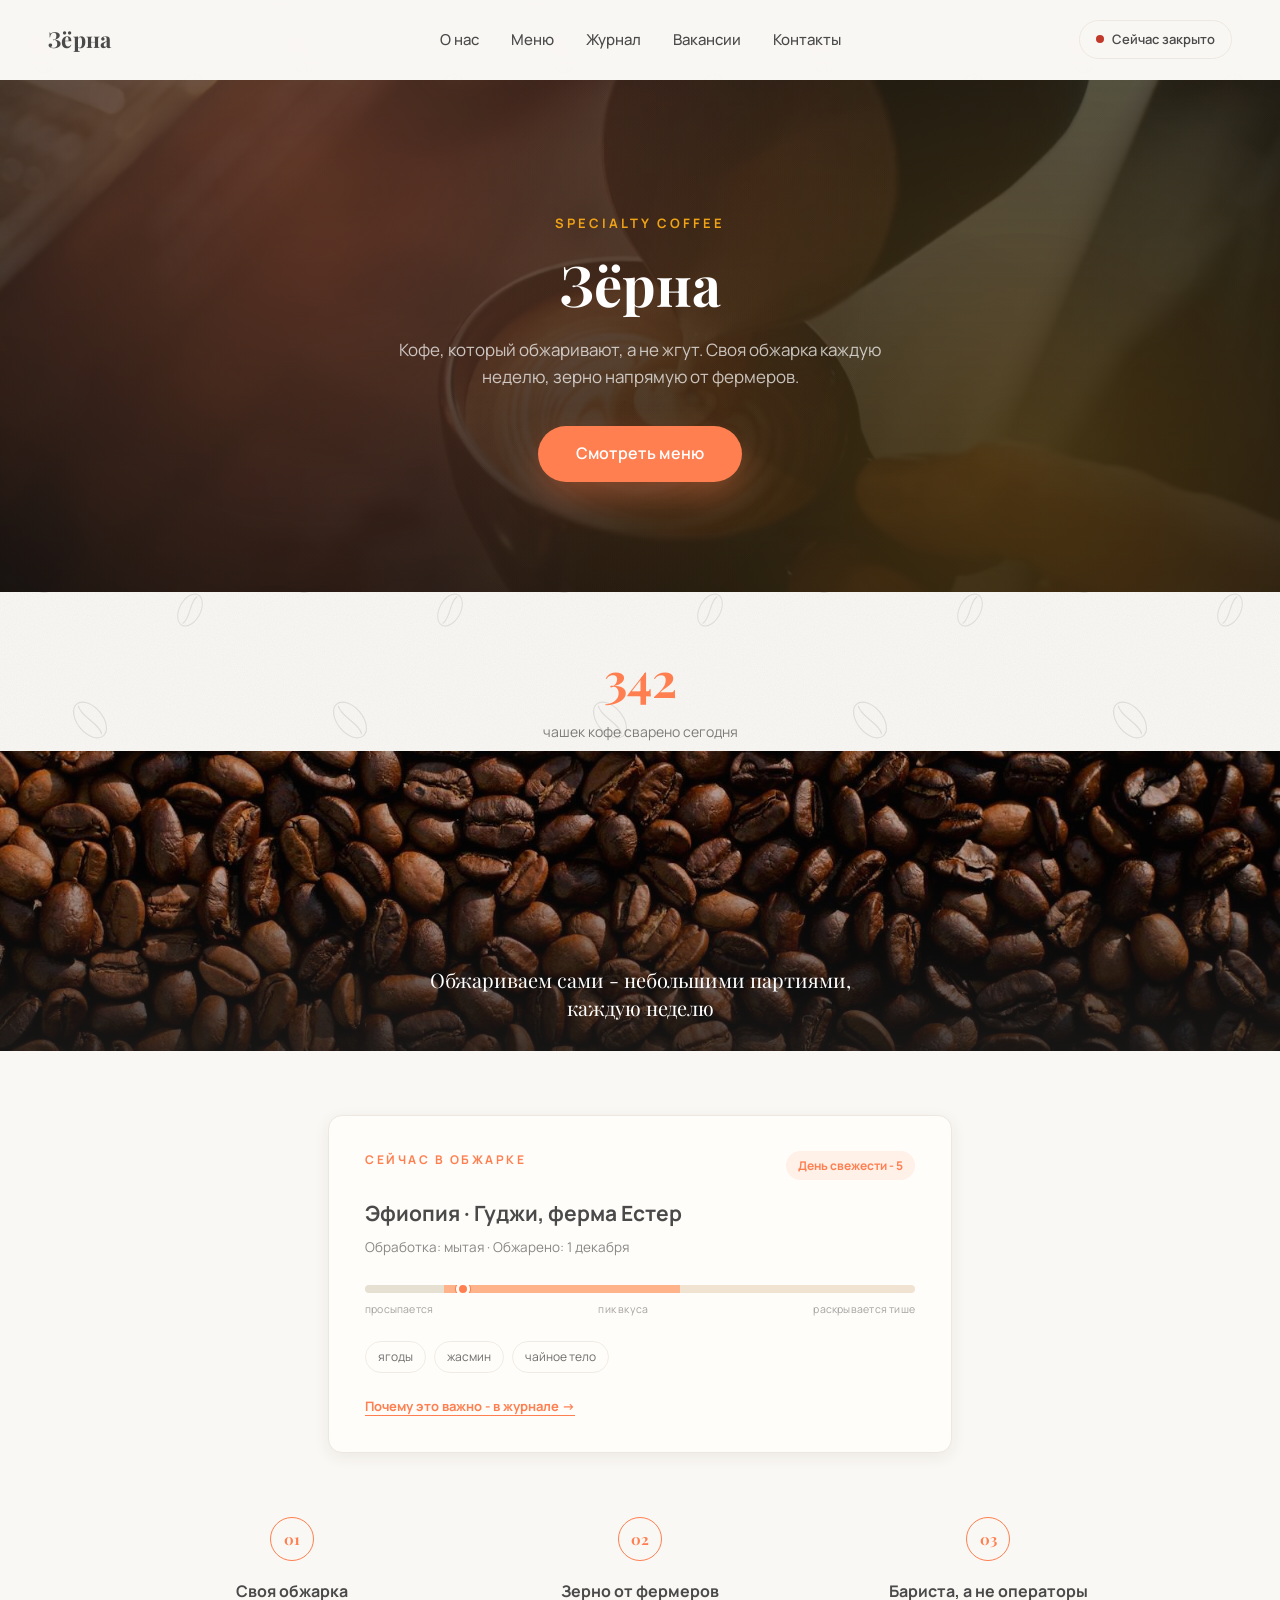
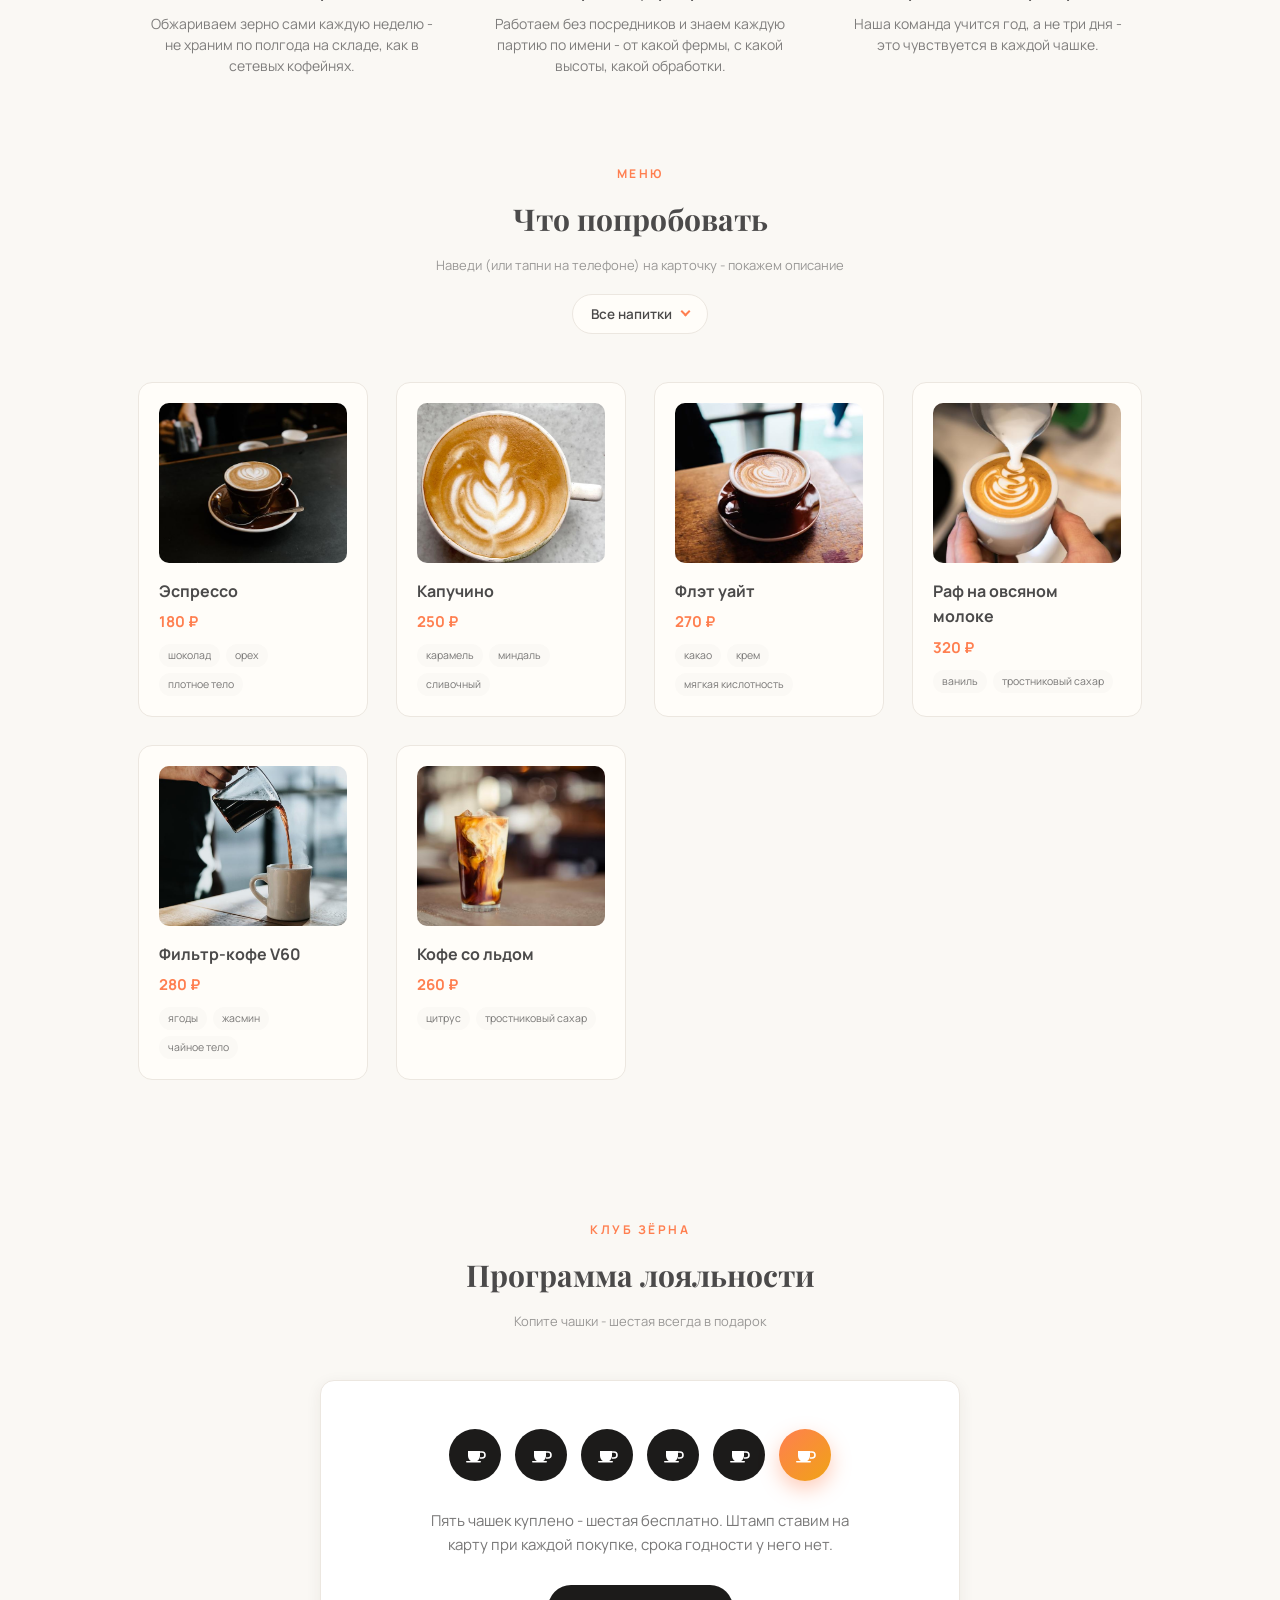
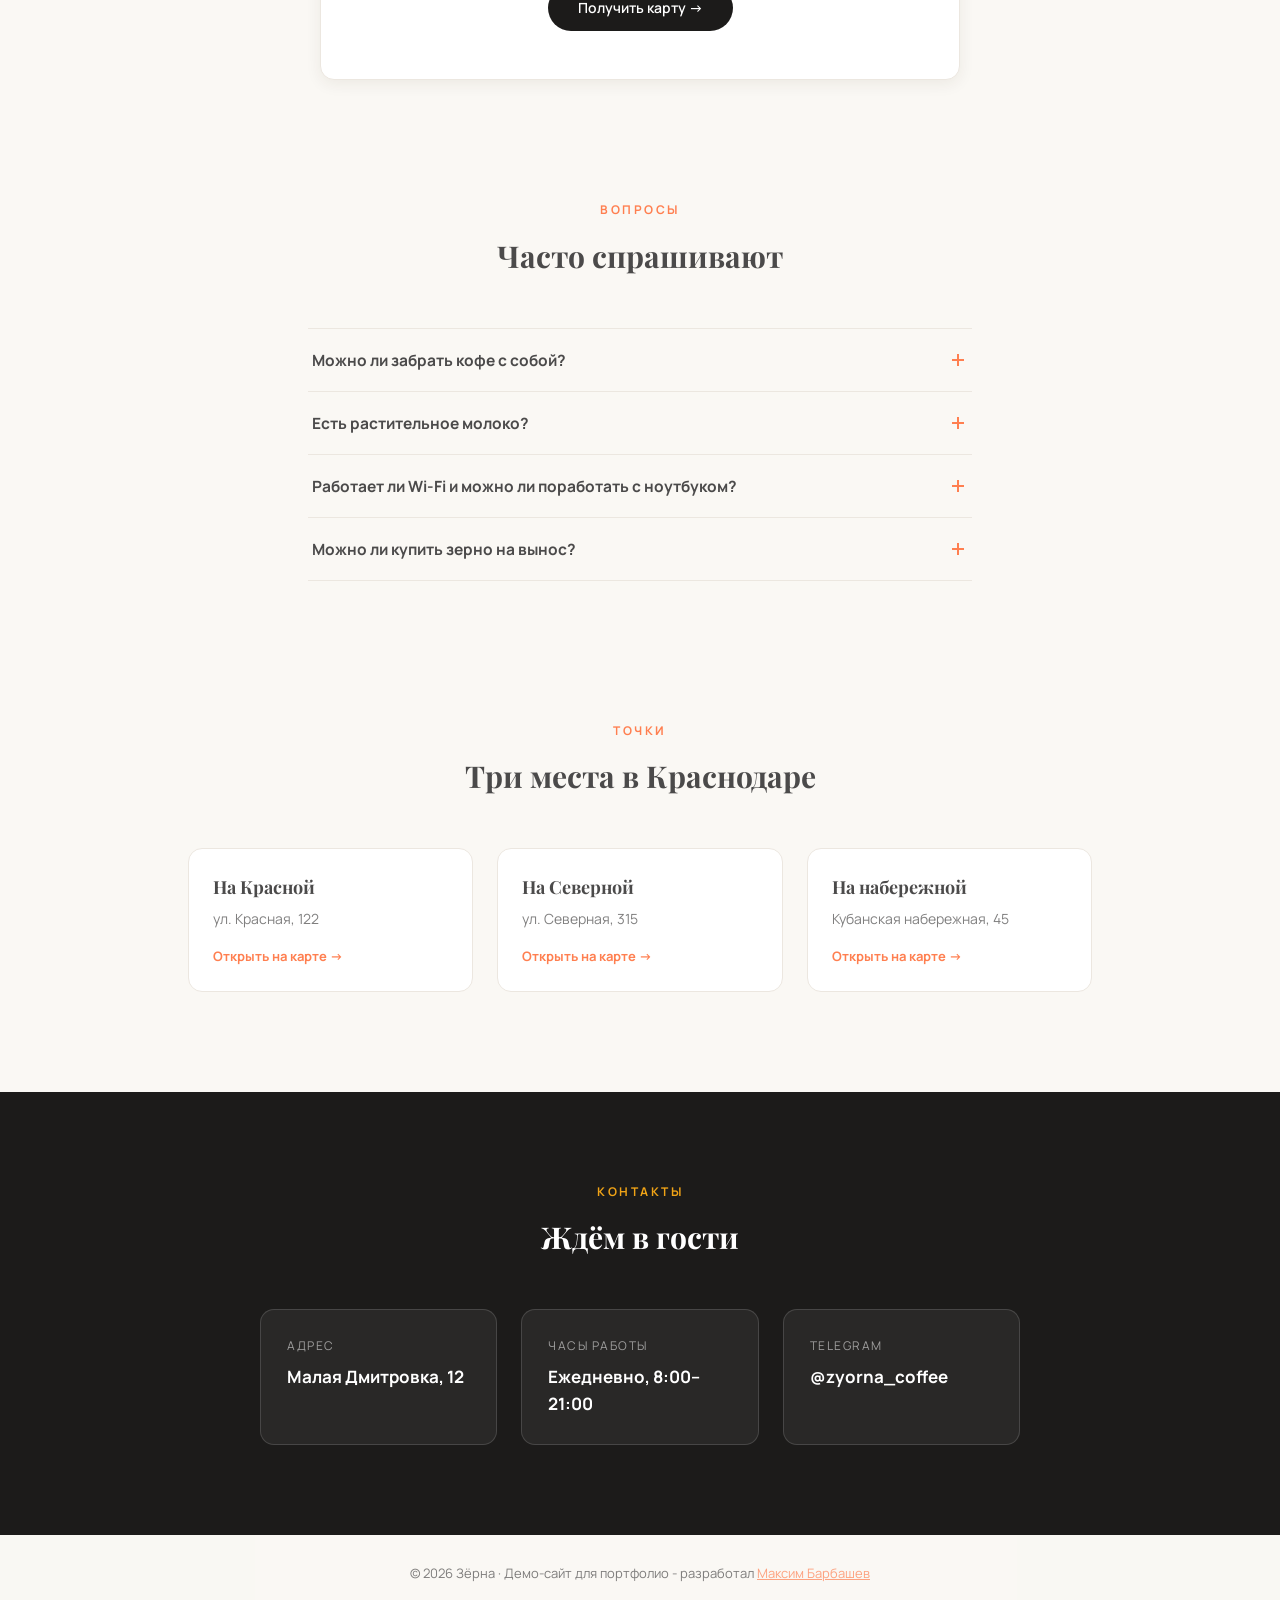
==== commit 5db72451: "Добавляю favicon - оранжевое кофейное зерно из бокового декора сайта Подключила на всех страницах (i" ====
--- a/index.html
+++ b/index.html
@@ -5,6 +5,7 @@
   <meta name="viewport" content="width=device-width, initial-scale=1.0">
   <title>Зёрна - спешелти-кофейня</title>
   <meta name="description" content="Зёрна - кофейня со своей обжаркой. Портфолио-демо сайта.">
+  <link rel="icon" type="image/svg+xml" href="favicon.svg">
   <link rel="stylesheet" href="style.css?v=1785144082">
 </head>
 <body>
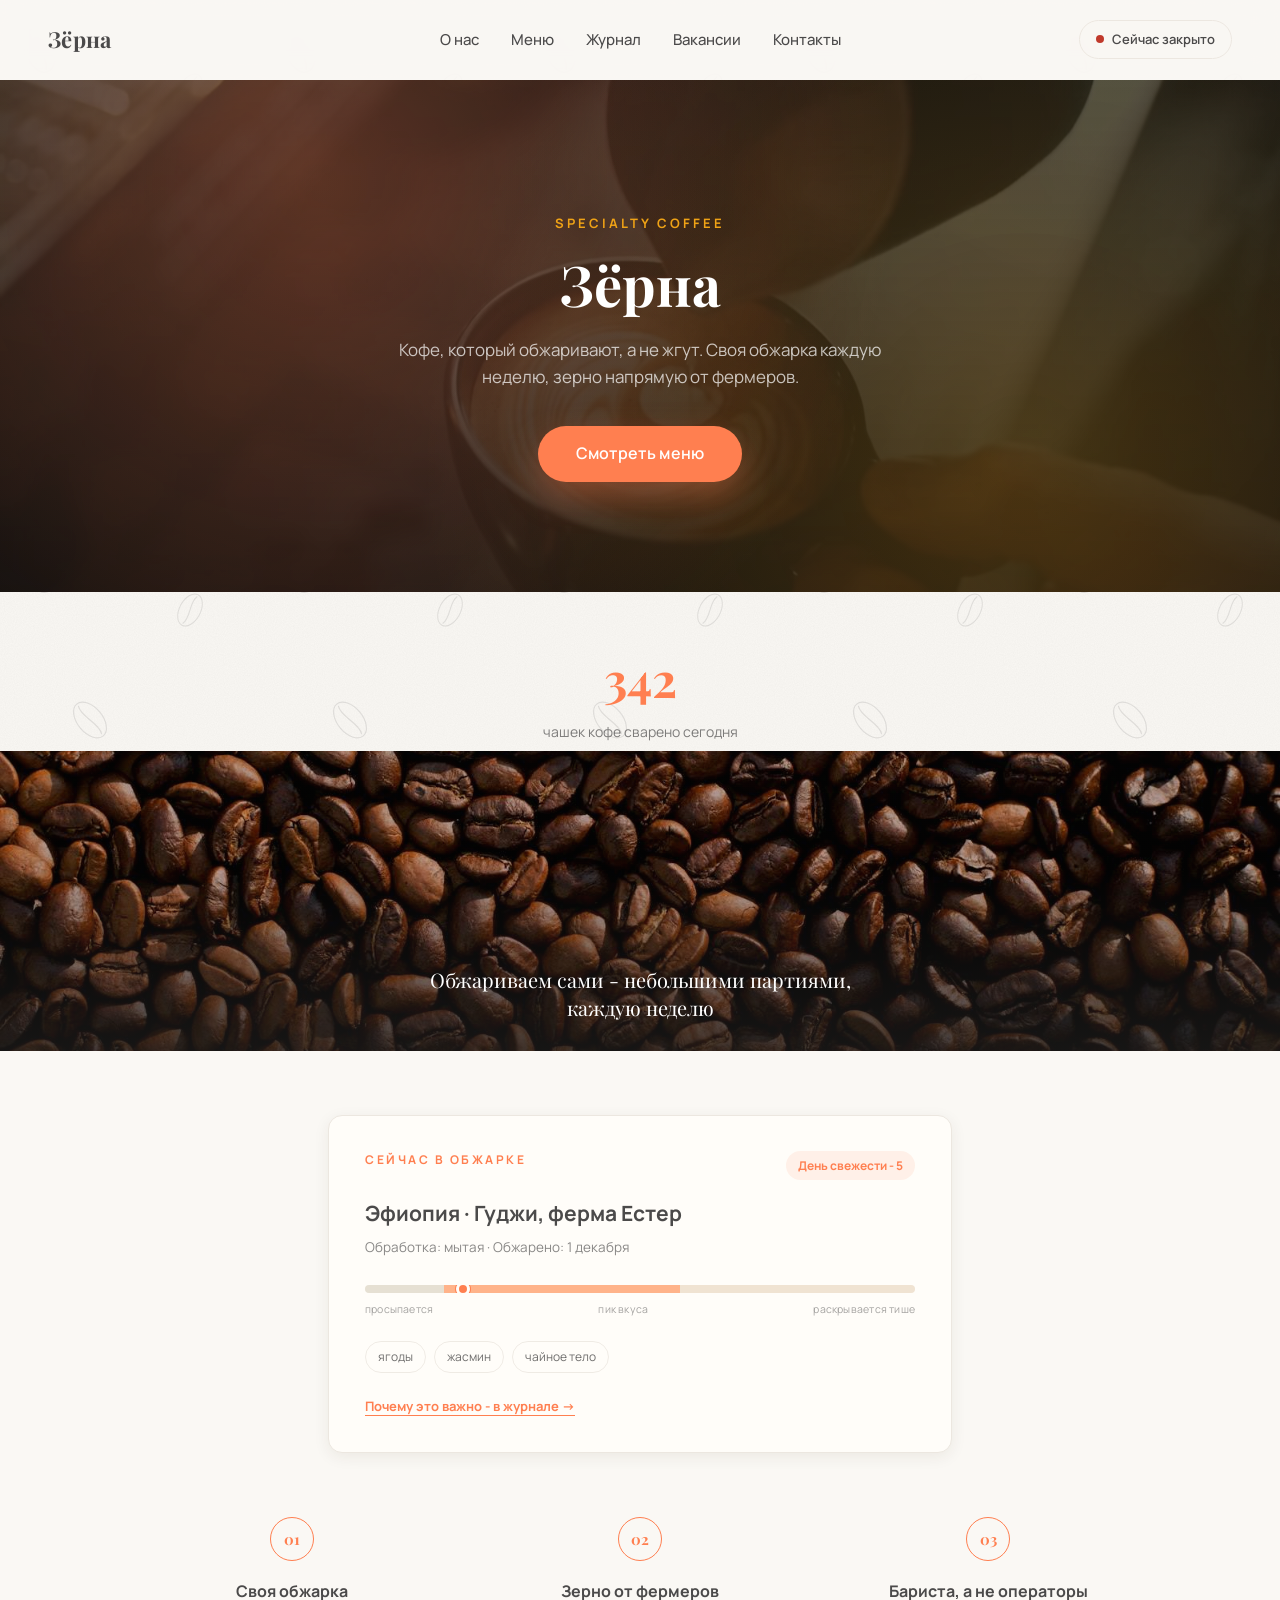
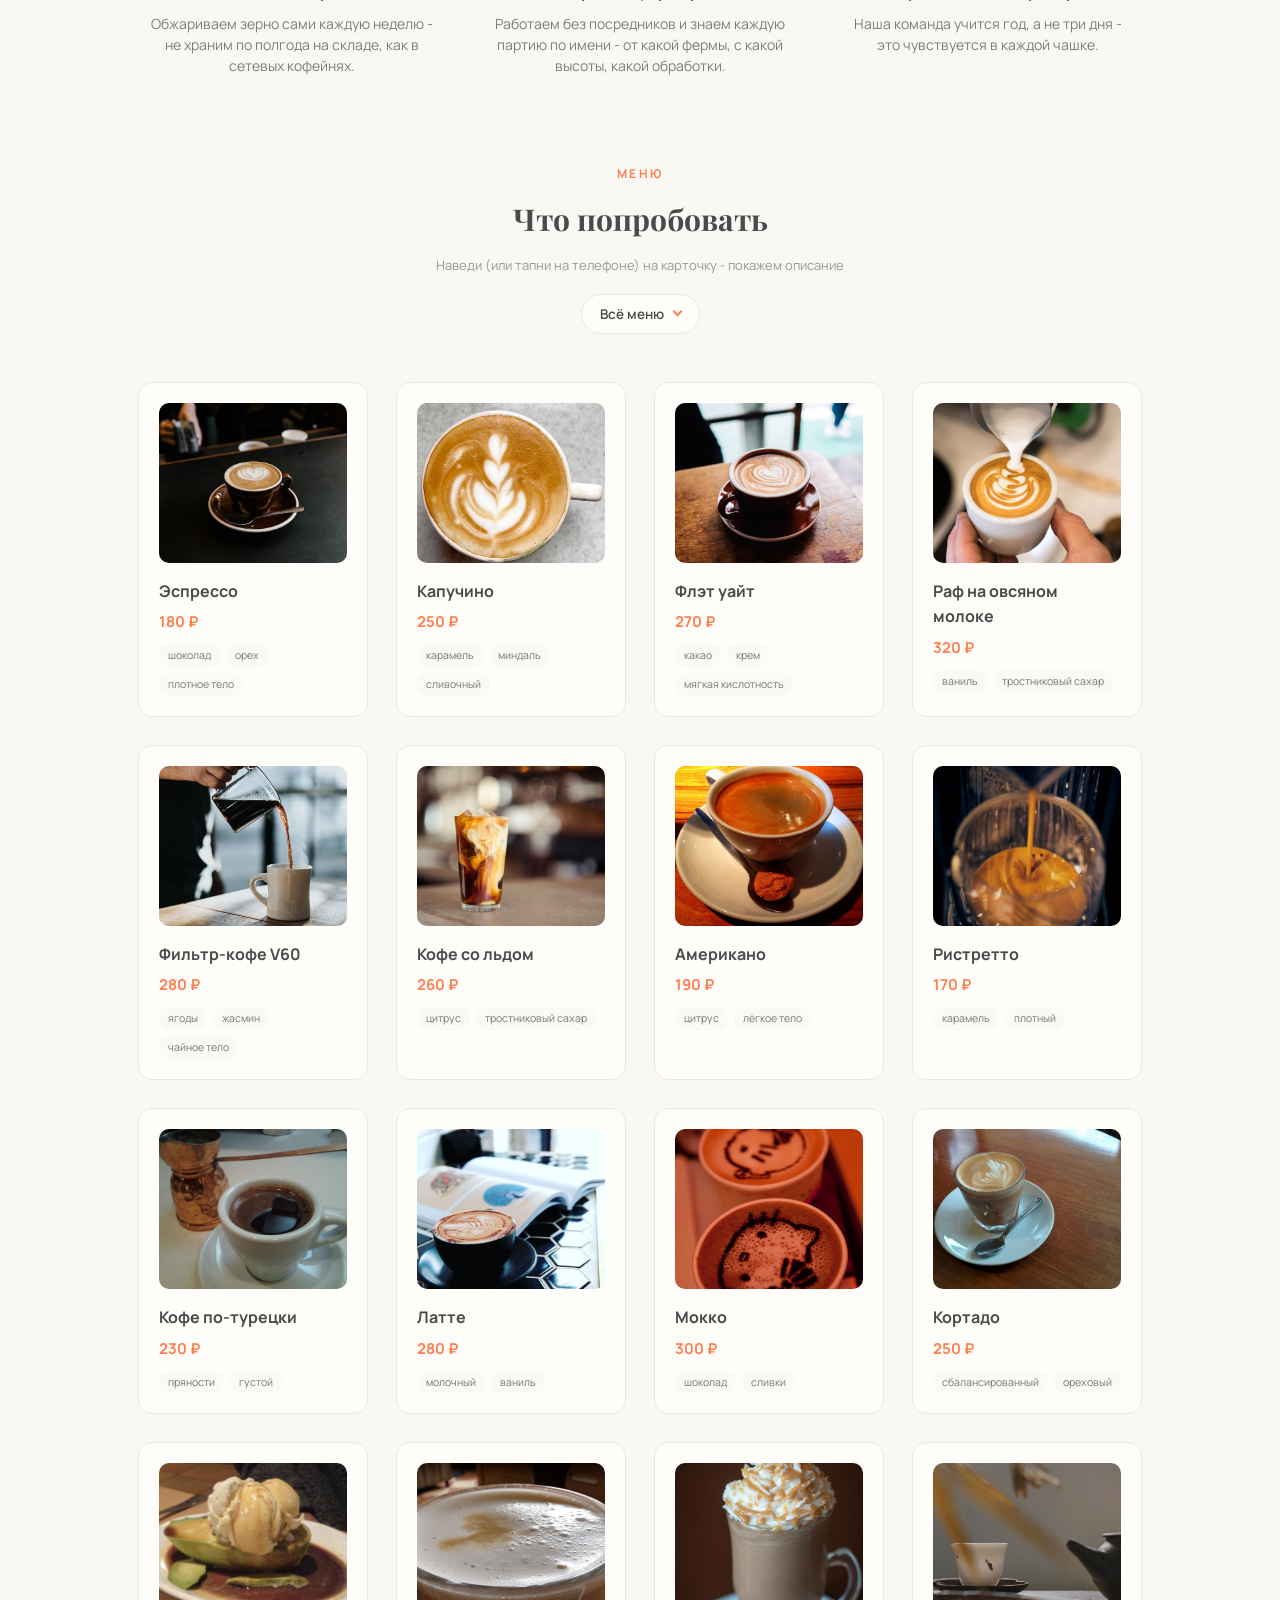
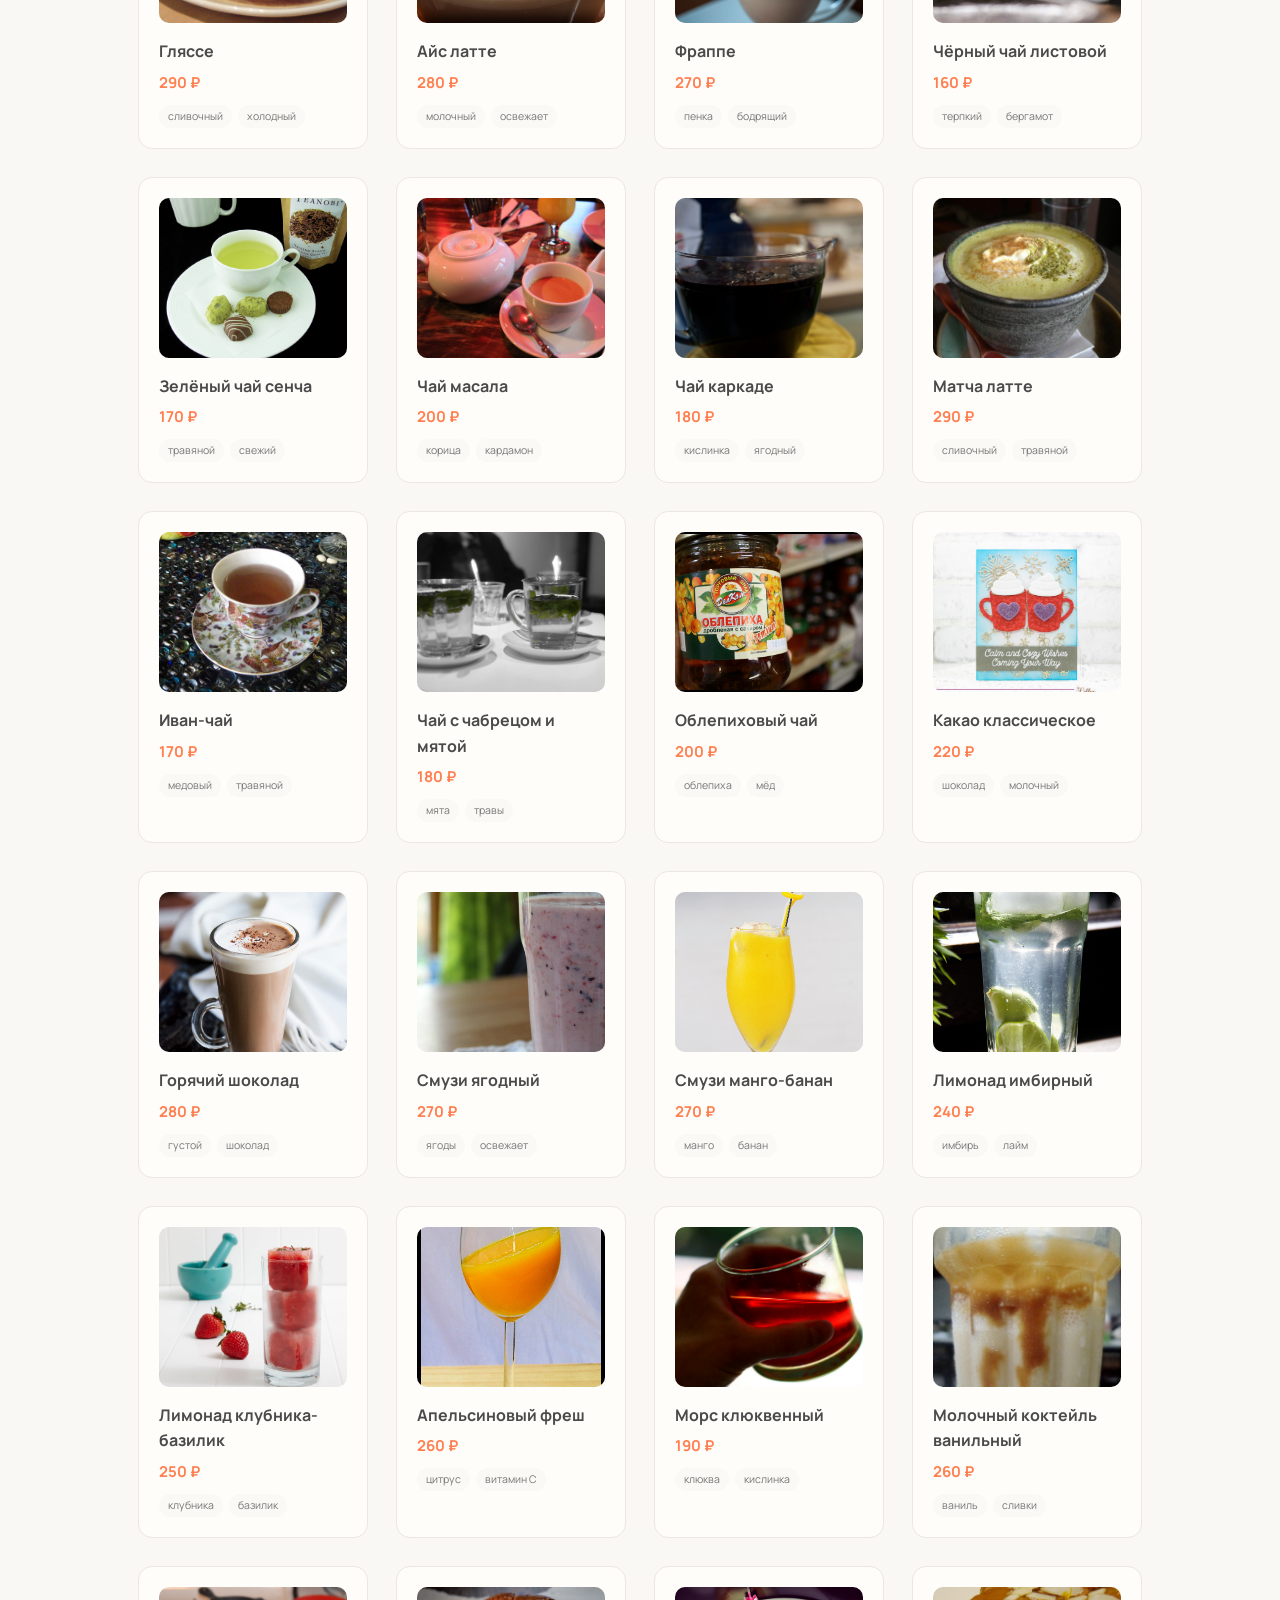
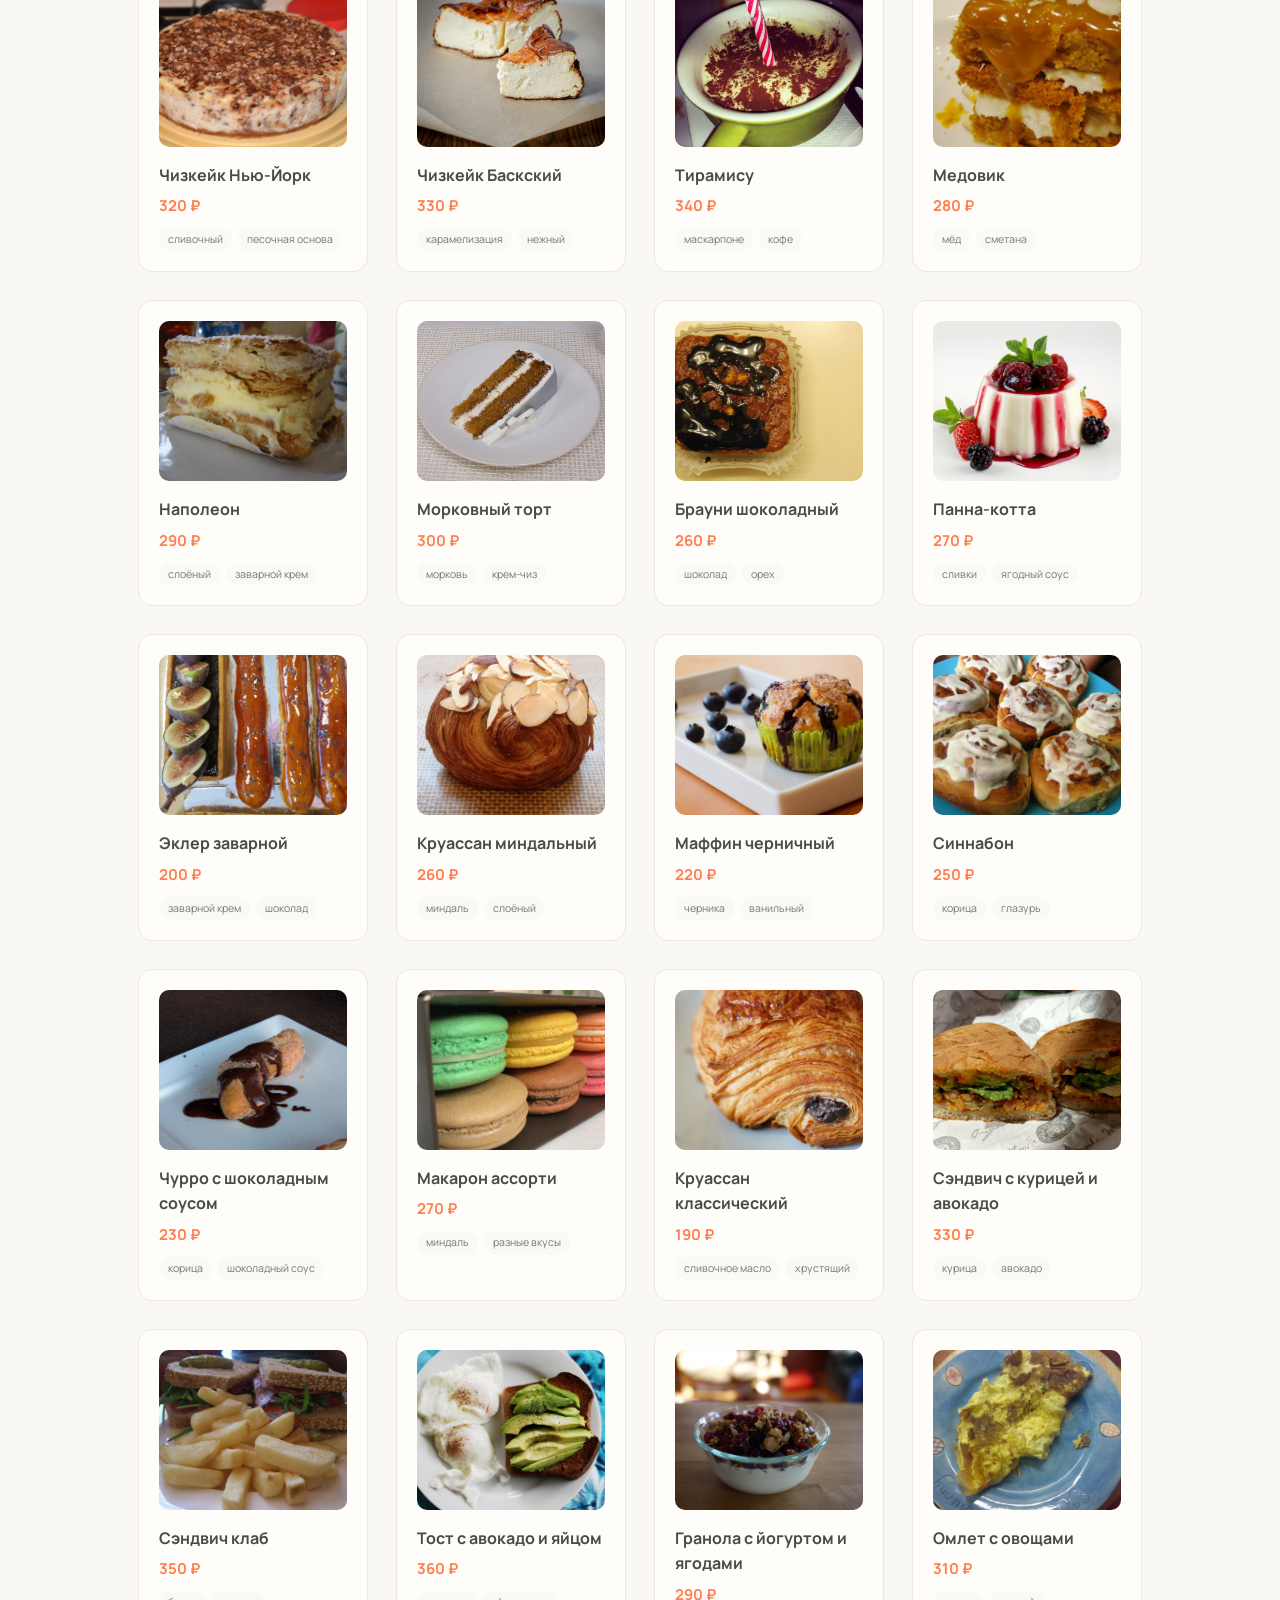
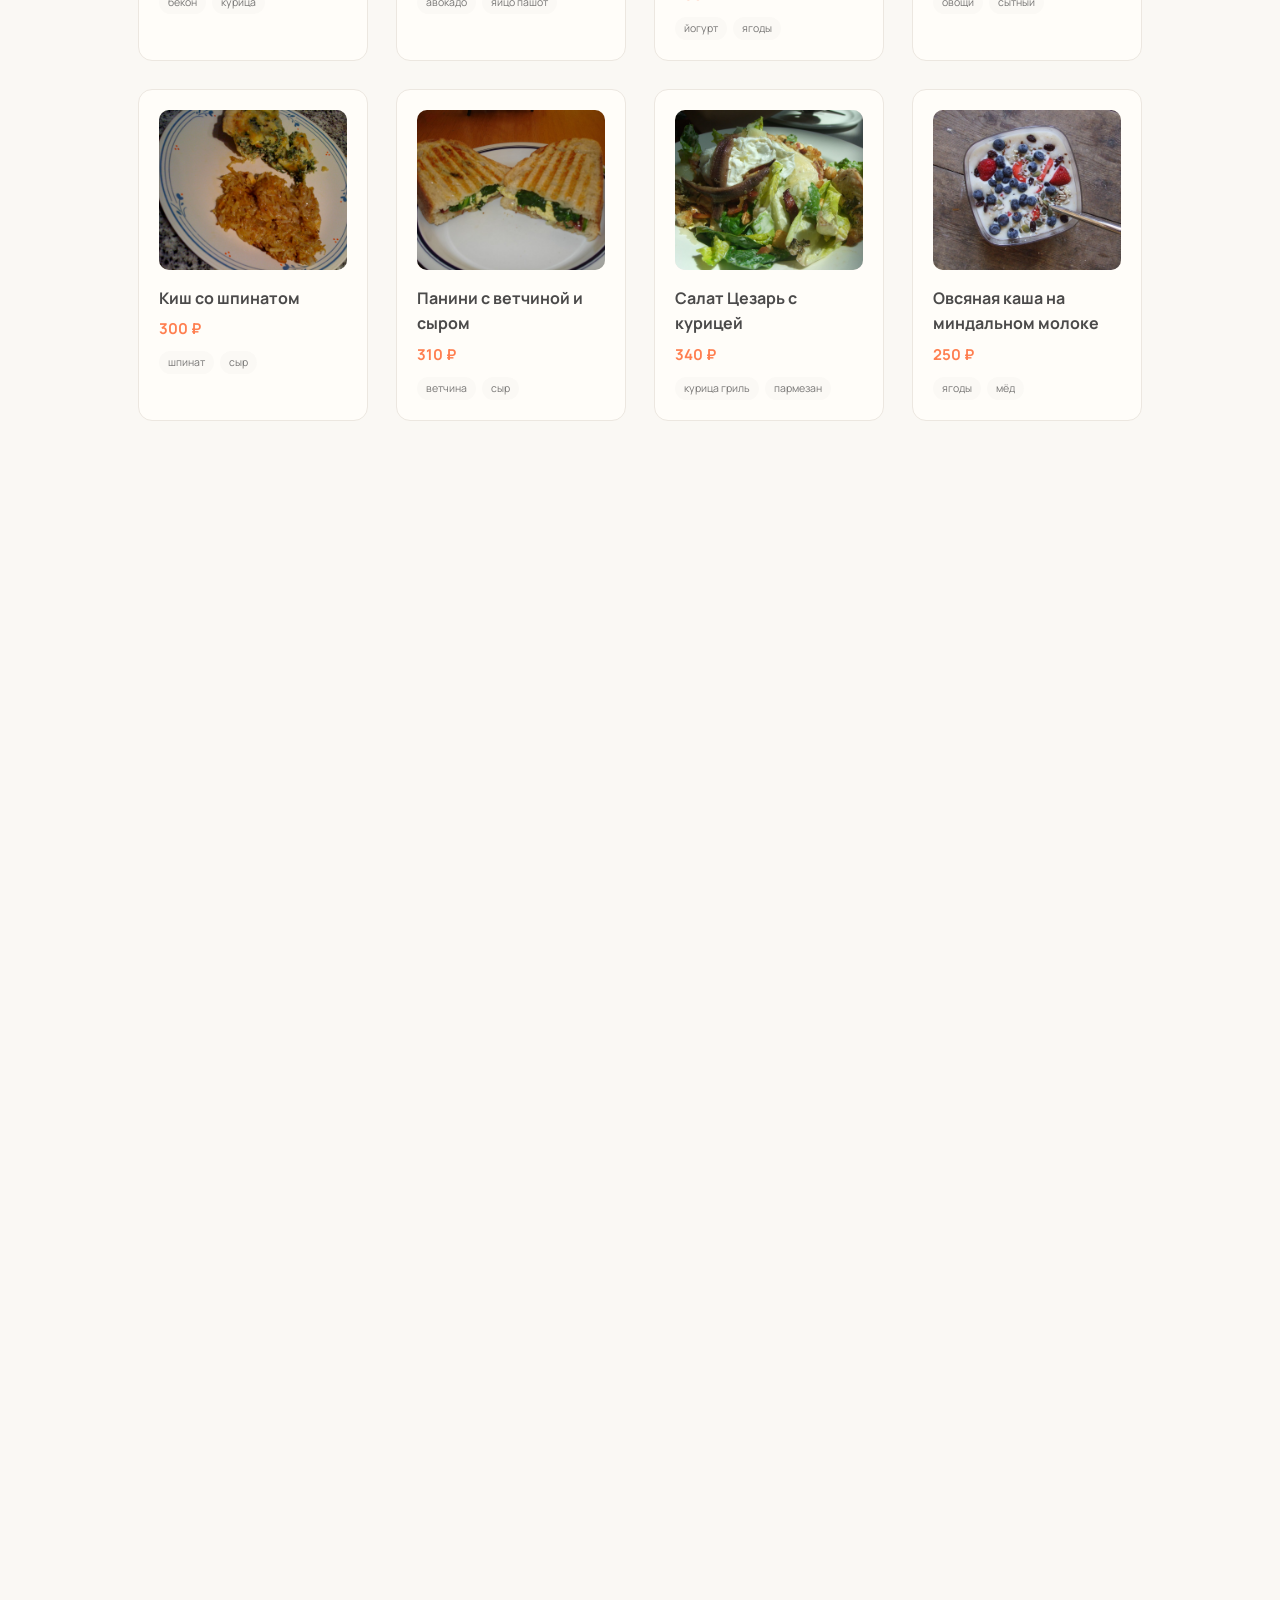
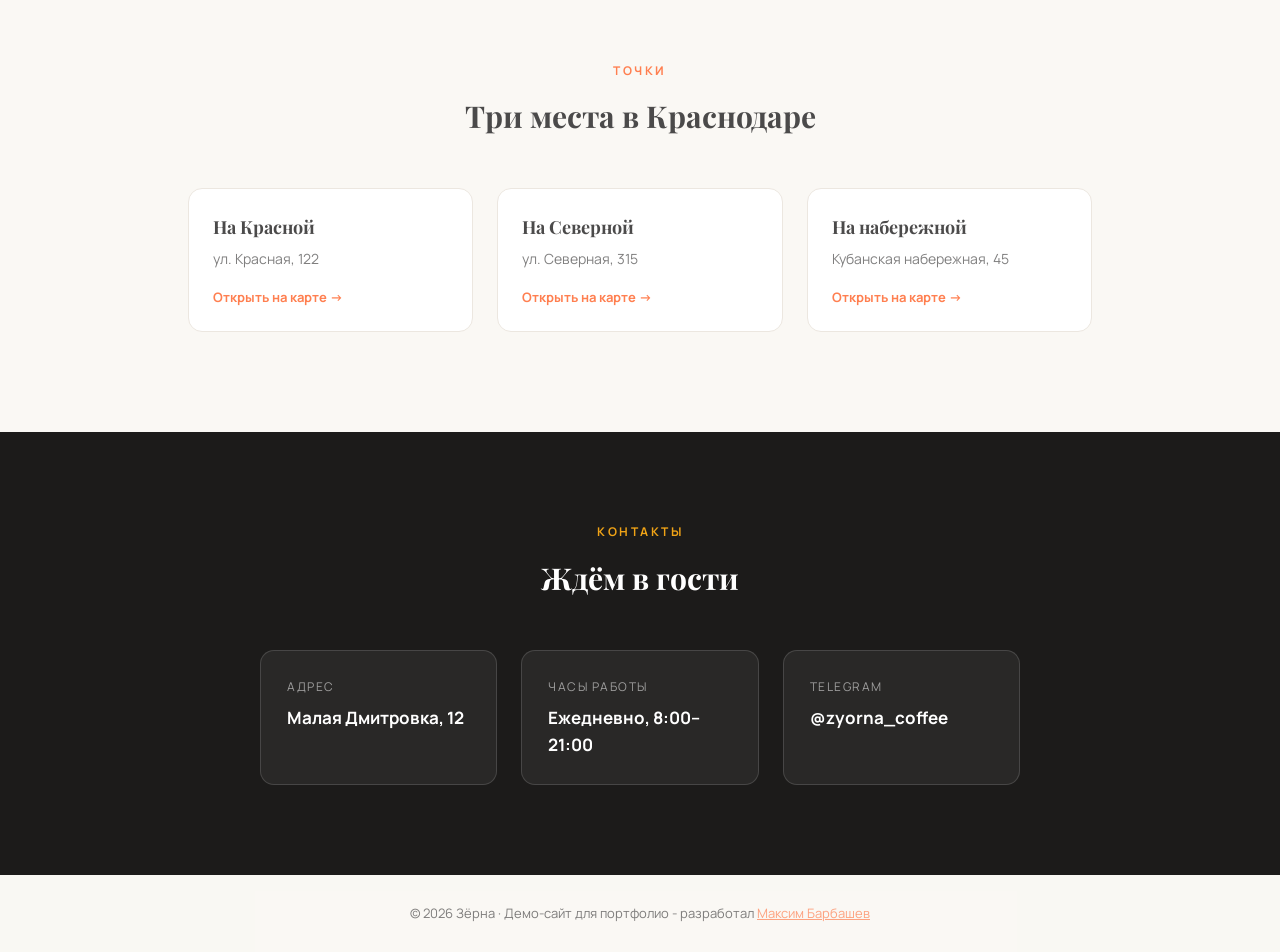
==== commit 8cb36431: "Расширяю меню: добавила 50 новых позиций (кофе, чай, напитки, десерты, еда) с фото и новые категории" ====
--- a/index.html
+++ b/index.html
@@ -150,14 +150,18 @@
       <p class="section-hint">Наведи (или тапни на телефоне) на карточку - покажем описание</p>
       <div class="menu-filter">
         <button class="menu-filter-btn" id="filterBtn" aria-expanded="false" aria-haspopup="listbox">
-          <span id="filterLabel">Все напитки</span>
+          <span id="filterLabel">Всё меню</span>
           <span class="menu-filter-caret"></span>
         </button>
         <ul class="menu-filter-list" id="filterList" role="listbox">
-          <li data-filter="all" class="active" role="option">Все напитки</li>
+          <li data-filter="all" class="active" role="option">Всё меню</li>
           <li data-filter="black" role="option">Чёрный кофе</li>
           <li data-filter="milk" role="option">С молоком</li>
           <li data-filter="cold" role="option">Холодное</li>
+          <li data-filter="tea" role="option">Чай</li>
+          <li data-filter="drinks" role="option">Другие напитки</li>
+          <li data-filter="dessert" role="option">Десерты</li>
+          <li data-filter="food" role="option">Еда</li>
         </ul>
       </div>
     </div>
@@ -215,6 +219,456 @@
         <h3>Кофе со льдом</h3>
         <p>260 ₽</p>
         <div class="card-tags"><span>цитрус</span><span>тростниковый сахар</span></div>
+      </div>
+      <div class="product-card" data-category="black">
+        <div class="product-image">
+          <img src="images/americano.jpg" alt="Американо" loading="lazy" />
+          <div class="product-description">Эспрессо, разбавленный горячей водой - мягче и легче на вкус</div>
+        </div>
+        <h3>Американо</h3>
+        <p>190 ₽</p>
+        <div class="card-tags"><span>цитрус</span><span>лёгкое тело</span></div>
+      </div>
+      <div class="product-card" data-category="black">
+        <div class="product-image">
+          <img src="images/ristretto.jpg" alt="Ристретто" loading="lazy" />
+          <div class="product-description">Короткая экстракция - самый концентрированный и сладкий эспрессо</div>
+        </div>
+        <h3>Ристретто</h3>
+        <p>170 ₽</p>
+        <div class="card-tags"><span>карамель</span><span>плотный</span></div>
+      </div>
+      <div class="product-card" data-category="black">
+        <div class="product-image">
+          <img src="images/turkish-coffee.jpg" alt="Кофе по-турецки" loading="lazy" />
+          <div class="product-description">Сваренный в турке на песке - густой, с плотной пенкой сверху</div>
+        </div>
+        <h3>Кофе по-турецки</h3>
+        <p>230 ₽</p>
+        <div class="card-tags"><span>пряности</span><span>густой</span></div>
+      </div>
+      <div class="product-card" data-category="milk">
+        <div class="product-image">
+          <img src="images/latte.jpg" alt="Латте" loading="lazy" />
+          <div class="product-description">Много молока, лёгкая пенка - самый мягкий молочный кофе</div>
+        </div>
+        <h3>Латте</h3>
+        <p>280 ₽</p>
+        <div class="card-tags"><span>молочный</span><span>ваниль</span></div>
+      </div>
+      <div class="product-card" data-category="milk">
+        <div class="product-image">
+          <img src="images/mocha.jpg" alt="Мокко" loading="lazy" />
+          <div class="product-description">Эспрессо, шоколад и молоко - кофе для тех, кто любит десерт в чашке</div>
+        </div>
+        <h3>Мокко</h3>
+        <p>300 ₽</p>
+        <div class="card-tags"><span>шоколад</span><span>сливки</span></div>
+      </div>
+      <div class="product-card" data-category="milk">
+        <div class="product-image">
+          <img src="images/cortado.jpg" alt="Кортадо" loading="lazy" />
+          <div class="product-description">Эспрессо и тёплое молоко в равных частях - баланс крепости и мягкости</div>
+        </div>
+        <h3>Кортадо</h3>
+        <p>250 ₽</p>
+        <div class="card-tags"><span>сбалансированный</span><span>ореховый</span></div>
+      </div>
+      <div class="product-card" data-category="cold">
+        <div class="product-image">
+          <img src="images/glace-coffee.jpg" alt="Гляссе" loading="lazy" />
+          <div class="product-description">Холодный кофе с шариком мороженого - десерт и бодрость в одном стакане</div>
+        </div>
+        <h3>Гляссе</h3>
+        <p>290 ₽</p>
+        <div class="card-tags"><span>сливочный</span><span>холодный</span></div>
+      </div>
+      <div class="product-card" data-category="cold">
+        <div class="product-image">
+          <img src="images/iced-latte.jpg" alt="Айс латте" loading="lazy" />
+          <div class="product-description">Латте со льдом - лёгкий и освежающий молочный кофе</div>
+        </div>
+        <h3>Айс латте</h3>
+        <p>280 ₽</p>
+        <div class="card-tags"><span>молочный</span><span>освежает</span></div>
+      </div>
+      <div class="product-card" data-category="cold">
+        <div class="product-image">
+          <img src="images/frappe.jpg" alt="Фраппе" loading="lazy" />
+          <div class="product-description">Взбитый холодный кофе с пышной пенкой - родом из Греции</div>
+        </div>
+        <h3>Фраппе</h3>
+        <p>270 ₽</p>
+        <div class="card-tags"><span>пенка</span><span>бодрящий</span></div>
+      </div>
+      <div class="product-card" data-category="tea">
+        <div class="product-image">
+          <img src="images/black-tea.jpg" alt="Чёрный чай листовой" loading="lazy" />
+          <div class="product-description">Классический крепкий чай, завариваем в чайнике на двоих</div>
+        </div>
+        <h3>Чёрный чай листовой</h3>
+        <p>160 ₽</p>
+        <div class="card-tags"><span>терпкий</span><span>бергамот</span></div>
+      </div>
+      <div class="product-card" data-category="tea">
+        <div class="product-image">
+          <img src="images/sencha-tea.jpg" alt="Зелёный чай сенча" loading="lazy" />
+          <div class="product-description">Свежий и травянистый - японская классика</div>
+        </div>
+        <h3>Зелёный чай сенча</h3>
+        <p>170 ₽</p>
+        <div class="card-tags"><span>травяной</span><span>свежий</span></div>
+      </div>
+      <div class="product-card" data-category="tea">
+        <div class="product-image">
+          <img src="images/masala-chai.jpg" alt="Чай масала" loading="lazy" />
+          <div class="product-description">Чёрный чай со специями и молоком - согревает в любую погоду</div>
+        </div>
+        <h3>Чай масала</h3>
+        <p>200 ₽</p>
+        <div class="card-tags"><span>корица</span><span>кардамон</span></div>
+      </div>
+      <div class="product-card" data-category="tea">
+        <div class="product-image">
+          <img src="images/hibiscus-tea.jpg" alt="Чай каркаде" loading="lazy" />
+          <div class="product-description">Кисловатый ярко-красный чай из лепестков гибискуса</div>
+        </div>
+        <h3>Чай каркаде</h3>
+        <p>180 ₽</p>
+        <div class="card-tags"><span>кислинка</span><span>ягодный</span></div>
+      </div>
+      <div class="product-card" data-category="tea">
+        <div class="product-image">
+          <img src="images/matcha-latte.jpg" alt="Матча латте" loading="lazy" />
+          <div class="product-description">Японский зелёный чай матча, взбитый с молоком</div>
+        </div>
+        <h3>Матча латте</h3>
+        <p>290 ₽</p>
+        <div class="card-tags"><span>сливочный</span><span>травяной</span></div>
+      </div>
+      <div class="product-card" data-category="tea">
+        <div class="product-image">
+          <img src="images/ivan-tea.jpg" alt="Иван-чай" loading="lazy" />
+          <div class="product-description">Ферментированный кипрей - мягкий вкус без кофеина</div>
+        </div>
+        <h3>Иван-чай</h3>
+        <p>170 ₽</p>
+        <div class="card-tags"><span>медовый</span><span>травяной</span></div>
+      </div>
+      <div class="product-card" data-category="tea">
+        <div class="product-image">
+          <img src="images/mint-tea.jpg" alt="Чай с чабрецом и мятой" loading="lazy" />
+          <div class="product-description">Травяной сбор для вечера - без кофеина, с лёгкой мятной свежестью</div>
+        </div>
+        <h3>Чай с чабрецом и мятой</h3>
+        <p>180 ₽</p>
+        <div class="card-tags"><span>мята</span><span>травы</span></div>
+      </div>
+      <div class="product-card" data-category="tea">
+        <div class="product-image">
+          <img src="images/seabuckthorn-tea.jpg" alt="Облепиховый чай" loading="lazy" />
+          <div class="product-description">Чёрный чай с облепихой и мёдом - согревающий и витаминный</div>
+        </div>
+        <h3>Облепиховый чай</h3>
+        <p>200 ₽</p>
+        <div class="card-tags"><span>облепиха</span><span>мёд</span></div>
+      </div>
+      <div class="product-card" data-category="drinks">
+        <div class="product-image">
+          <img src="images/cocoa.jpg" alt="Какао классическое" loading="lazy" />
+          <div class="product-description">Горячее какао на молоке - вкус из детства</div>
+        </div>
+        <h3>Какао классическое</h3>
+        <p>220 ₽</p>
+        <div class="card-tags"><span>шоколад</span><span>молочный</span></div>
+      </div>
+      <div class="product-card" data-category="drinks">
+        <div class="product-image">
+          <img src="images/hot-chocolate.jpg" alt="Горячий шоколад" loading="lazy" />
+          <div class="product-description">Густой растопленный шоколад с молоком - почти как десерт</div>
+        </div>
+        <h3>Горячий шоколад</h3>
+        <p>280 ₽</p>
+        <div class="card-tags"><span>густой</span><span>шоколад</span></div>
+      </div>
+      <div class="product-card" data-category="drinks">
+        <div class="product-image">
+          <img src="images/berry-smoothie.jpg" alt="Смузи ягодный" loading="lazy" />
+          <div class="product-description">Клубника, малина и йогурт - густой и освежающий</div>
+        </div>
+        <h3>Смузи ягодный</h3>
+        <p>270 ₽</p>
+        <div class="card-tags"><span>ягоды</span><span>освежает</span></div>
+      </div>
+      <div class="product-card" data-category="drinks">
+        <div class="product-image">
+          <img src="images/mango-smoothie.jpg" alt="Смузи манго-банан" loading="lazy" />
+          <div class="product-description">Тропический дуэт манго и банана</div>
+        </div>
+        <h3>Смузи манго-банан</h3>
+        <p>270 ₽</p>
+        <div class="card-tags"><span>манго</span><span>банан</span></div>
+      </div>
+      <div class="product-card" data-category="drinks">
+        <div class="product-image">
+          <img src="images/ginger-lemonade.jpg" alt="Лимонад имбирный" loading="lazy" />
+          <div class="product-description">Домашний лимонад с имбирём и лаймом - бодрит не хуже кофе</div>
+        </div>
+        <h3>Лимонад имбирный</h3>
+        <p>240 ₽</p>
+        <div class="card-tags"><span>имбирь</span><span>лайм</span></div>
+      </div>
+      <div class="product-card" data-category="drinks">
+        <div class="product-image">
+          <img src="images/strawberry-lemonade.jpg" alt="Лимонад клубника-базилик" loading="lazy" />
+          <div class="product-description">Клубника и базилик - неожиданное освежающее сочетание</div>
+        </div>
+        <h3>Лимонад клубника-базилик</h3>
+        <p>250 ₽</p>
+        <div class="card-tags"><span>клубника</span><span>базилик</span></div>
+      </div>
+      <div class="product-card" data-category="drinks">
+        <div class="product-image">
+          <img src="images/orange-juice.jpg" alt="Апельсиновый фреш" loading="lazy" />
+          <div class="product-description">Свежевыжатый апельсиновый сок - готовим при заказе</div>
+        </div>
+        <h3>Апельсиновый фреш</h3>
+        <p>260 ₽</p>
+        <div class="card-tags"><span>цитрус</span><span>витамин C</span></div>
+      </div>
+      <div class="product-card" data-category="drinks">
+        <div class="product-image">
+          <img src="images/cranberry-drink.jpg" alt="Морс клюквенный" loading="lazy" />
+          <div class="product-description">Домашний морс из клюквы - кисло-сладкий и освежающий</div>
+        </div>
+        <h3>Морс клюквенный</h3>
+        <p>190 ₽</p>
+        <div class="card-tags"><span>клюква</span><span>кислинка</span></div>
+      </div>
+      <div class="product-card" data-category="drinks">
+        <div class="product-image">
+          <img src="images/vanilla-milkshake.jpg" alt="Молочный коктейль ванильный" loading="lazy" />
+          <div class="product-description">Густой ванильный милкшейк со взбитыми сливками</div>
+        </div>
+        <h3>Молочный коктейль ванильный</h3>
+        <p>260 ₽</p>
+        <div class="card-tags"><span>ваниль</span><span>сливки</span></div>
+      </div>
+      <div class="product-card" data-category="dessert">
+        <div class="product-image">
+          <img src="images/nyc-cheesecake.jpg" alt="Чизкейк Нью-Йорк" loading="lazy" />
+          <div class="product-description">Классический сливочный чизкейк на песочной основе</div>
+        </div>
+        <h3>Чизкейк Нью-Йорк</h3>
+        <p>320 ₽</p>
+        <div class="card-tags"><span>сливочный</span><span>песочная основа</span></div>
+      </div>
+      <div class="product-card" data-category="dessert">
+        <div class="product-image">
+          <img src="images/basque-cheesecake.jpg" alt="Чизкейк Баскский" loading="lazy" />
+          <div class="product-description">Обожжённый снаружи, нежный внутри - без основы</div>
+        </div>
+        <h3>Чизкейк Баскский</h3>
+        <p>330 ₽</p>
+        <div class="card-tags"><span>карамелизация</span><span>нежный</span></div>
+      </div>
+      <div class="product-card" data-category="dessert">
+        <div class="product-image">
+          <img src="images/tiramisu.jpg" alt="Тирамису" loading="lazy" />
+          <div class="product-description">Маскарпоне, кофе и какао - итальянская классика</div>
+        </div>
+        <h3>Тирамису</h3>
+        <p>340 ₽</p>
+        <div class="card-tags"><span>маскарпоне</span><span>кофе</span></div>
+      </div>
+      <div class="product-card" data-category="dessert">
+        <div class="product-image">
+          <img src="images/medovik.jpg" alt="Медовик" loading="lazy" />
+          <div class="product-description">Медовые коржи и сметанный крем - домашний рецепт</div>
+        </div>
+        <h3>Медовик</h3>
+        <p>280 ₽</p>
+        <div class="card-tags"><span>мёд</span><span>сметана</span></div>
+      </div>
+      <div class="product-card" data-category="dessert">
+        <div class="product-image">
+          <img src="images/napoleon-cake.jpg" alt="Наполеон" loading="lazy" />
+          <div class="product-description">Слоёное тесто и заварной крем - хрустящая классика</div>
+        </div>
+        <h3>Наполеон</h3>
+        <p>290 ₽</p>
+        <div class="card-tags"><span>слоёный</span><span>заварной крем</span></div>
+      </div>
+      <div class="product-card" data-category="dessert">
+        <div class="product-image">
+          <img src="images/carrot-cake.jpg" alt="Морковный торт" loading="lazy" />
+          <div class="product-description">Морковь, орехи и крем-чиз - влажный и пряный</div>
+        </div>
+        <h3>Морковный торт</h3>
+        <p>300 ₽</p>
+        <div class="card-tags"><span>морковь</span><span>крем-чиз</span></div>
+      </div>
+      <div class="product-card" data-category="dessert">
+        <div class="product-image">
+          <img src="images/brownie.jpg" alt="Брауни шоколадный" loading="lazy" />
+          <div class="product-description">Плотный шоколадный брауни с орехами</div>
+        </div>
+        <h3>Брауни шоколадный</h3>
+        <p>260 ₽</p>
+        <div class="card-tags"><span>шоколад</span><span>орех</span></div>
+      </div>
+      <div class="product-card" data-category="dessert">
+        <div class="product-image">
+          <img src="images/panna-cotta.jpg" alt="Панна-котта" loading="lazy" />
+          <div class="product-description">Нежные сливки с ягодным соусом</div>
+        </div>
+        <h3>Панна-котта</h3>
+        <p>270 ₽</p>
+        <div class="card-tags"><span>сливки</span><span>ягодный соус</span></div>
+      </div>
+      <div class="product-card" data-category="dessert">
+        <div class="product-image">
+          <img src="images/eclair.jpg" alt="Эклер заварной" loading="lazy" />
+          <div class="product-description">Заварное тесто и крем внутри - французская классика</div>
+        </div>
+        <h3>Эклер заварной</h3>
+        <p>200 ₽</p>
+        <div class="card-tags"><span>заварной крем</span><span>шоколад</span></div>
+      </div>
+      <div class="product-card" data-category="dessert">
+        <div class="product-image">
+          <img src="images/almond-croissant.jpg" alt="Круассан миндальный" loading="lazy" />
+          <div class="product-description">Слоёный круассан с миндальным кремом и лепестками</div>
+        </div>
+        <h3>Круассан миндальный</h3>
+        <p>260 ₽</p>
+        <div class="card-tags"><span>миндаль</span><span>слоёный</span></div>
+      </div>
+      <div class="product-card" data-category="dessert">
+        <div class="product-image">
+          <img src="images/blueberry-muffin.jpg" alt="Маффин черничный" loading="lazy" />
+          <div class="product-description">Влажный маффин с целыми ягодами черники</div>
+        </div>
+        <h3>Маффин черничный</h3>
+        <p>220 ₽</p>
+        <div class="card-tags"><span>черника</span><span>ванильный</span></div>
+      </div>
+      <div class="product-card" data-category="dessert">
+        <div class="product-image">
+          <img src="images/cinnamon-roll.jpg" alt="Синнабон" loading="lazy" />
+          <div class="product-description">Булочка с корицей и кремовой глазурью</div>
+        </div>
+        <h3>Синнабон</h3>
+        <p>250 ₽</p>
+        <div class="card-tags"><span>корица</span><span>глазурь</span></div>
+      </div>
+      <div class="product-card" data-category="dessert">
+        <div class="product-image">
+          <img src="images/churros.jpg" alt="Чурро с шоколадным соусом" loading="lazy" />
+          <div class="product-description">Хрустящие палочки из заварного теста в сахаре</div>
+        </div>
+        <h3>Чурро с шоколадным соусом</h3>
+        <p>230 ₽</p>
+        <div class="card-tags"><span>корица</span><span>шоколадный соус</span></div>
+      </div>
+      <div class="product-card" data-category="dessert">
+        <div class="product-image">
+          <img src="images/macarons.jpg" alt="Макарон ассорти" loading="lazy" />
+          <div class="product-description">Три вкуса миндального печенья с начинкой</div>
+        </div>
+        <h3>Макарон ассорти</h3>
+        <p>270 ₽</p>
+        <div class="card-tags"><span>миндаль</span><span>разные вкусы</span></div>
+      </div>
+      <div class="product-card" data-category="food">
+        <div class="product-image">
+          <img src="images/butter-croissant.jpg" alt="Круассан классический" loading="lazy" />
+          <div class="product-description">Слоёный масляный круассан - выпекаем каждое утро</div>
+        </div>
+        <h3>Круассан классический</h3>
+        <p>190 ₽</p>
+        <div class="card-tags"><span>сливочное масло</span><span>хрустящий</span></div>
+      </div>
+      <div class="product-card" data-category="food">
+        <div class="product-image">
+          <img src="images/chicken-avocado-sandwich.jpg" alt="Сэндвич с курицей и авокадо" loading="lazy" />
+          <div class="product-description">Куриная грудка, авокадо и соус на цельнозерновом хлебе</div>
+        </div>
+        <h3>Сэндвич с курицей и авокадо</h3>
+        <p>330 ₽</p>
+        <div class="card-tags"><span>курица</span><span>авокадо</span></div>
+      </div>
+      <div class="product-card" data-category="food">
+        <div class="product-image">
+          <img src="images/club-sandwich.jpg" alt="Сэндвич клаб" loading="lazy" />
+          <div class="product-description">Классика с курицей, беконом и овощами в три слоя</div>
+        </div>
+        <h3>Сэндвич клаб</h3>
+        <p>350 ₽</p>
+        <div class="card-tags"><span>бекон</span><span>курица</span></div>
+      </div>
+      <div class="product-card" data-category="food">
+        <div class="product-image">
+          <img src="images/avocado-toast.jpg" alt="Тост с авокадо и яйцом" loading="lazy" />
+          <div class="product-description">Тост на закваске, авокадо-крем и яйцо пашот</div>
+        </div>
+        <h3>Тост с авокадо и яйцом</h3>
+        <p>360 ₽</p>
+        <div class="card-tags"><span>авокадо</span><span>яйцо пашот</span></div>
+      </div>
+      <div class="product-card" data-category="food">
+        <div class="product-image">
+          <img src="images/granola-bowl.jpg" alt="Гранола с йогуртом и ягодами" loading="lazy" />
+          <div class="product-description">Домашняя гранола, греческий йогурт и свежие ягоды</div>
+        </div>
+        <h3>Гранола с йогуртом и ягодами</h3>
+        <p>290 ₽</p>
+        <div class="card-tags"><span>йогурт</span><span>ягоды</span></div>
+      </div>
+      <div class="product-card" data-category="food">
+        <div class="product-image">
+          <img src="images/vegetable-omelette.jpg" alt="Омлет с овощами" loading="lazy" />
+          <div class="product-description">Пышный омлет с сезонными овощами и зеленью</div>
+        </div>
+        <h3>Омлет с овощами</h3>
+        <p>310 ₽</p>
+        <div class="card-tags"><span>овощи</span><span>сытный</span></div>
+      </div>
+      <div class="product-card" data-category="food">
+        <div class="product-image">
+          <img src="images/spinach-quiche.jpg" alt="Киш со шпинатом" loading="lazy" />
+          <div class="product-description">Открытый пирог с заварным кремом, шпинатом и сыром</div>
+        </div>
+        <h3>Киш со шпинатом</h3>
+        <p>300 ₽</p>
+        <div class="card-tags"><span>шпинат</span><span>сыр</span></div>
+      </div>
+      <div class="product-card" data-category="food">
+        <div class="product-image">
+          <img src="images/panini.jpg" alt="Панини с ветчиной и сыром" loading="lazy" />
+          <div class="product-description">Прижаренный панини с ветчиной, сыром и томатом</div>
+        </div>
+        <h3>Панини с ветчиной и сыром</h3>
+        <p>310 ₽</p>
+        <div class="card-tags"><span>ветчина</span><span>сыр</span></div>
+      </div>
+      <div class="product-card" data-category="food">
+        <div class="product-image">
+          <img src="images/caesar-salad.jpg" alt="Салат Цезарь с курицей" loading="lazy" />
+          <div class="product-description">Хрустящий салат, курица гриль, соус и пармезан</div>
+        </div>
+        <h3>Салат Цезарь с курицей</h3>
+        <p>340 ₽</p>
+        <div class="card-tags"><span>курица гриль</span><span>пармезан</span></div>
+      </div>
+      <div class="product-card" data-category="food">
+        <div class="product-image">
+          <img src="images/oatmeal-bowl.jpg" alt="Овсяная каша на миндальном молоке" loading="lazy" />
+          <div class="product-description">Овсянка с ягодами, орехами и мёдом - сытный завтрак</div>
+        </div>
+        <h3>Овсяная каша на миндальном молоке</h3>
+        <p>250 ₽</p>
+        <div class="card-tags"><span>ягоды</span><span>мёд</span></div>
       </div>
     </div>
   </section>
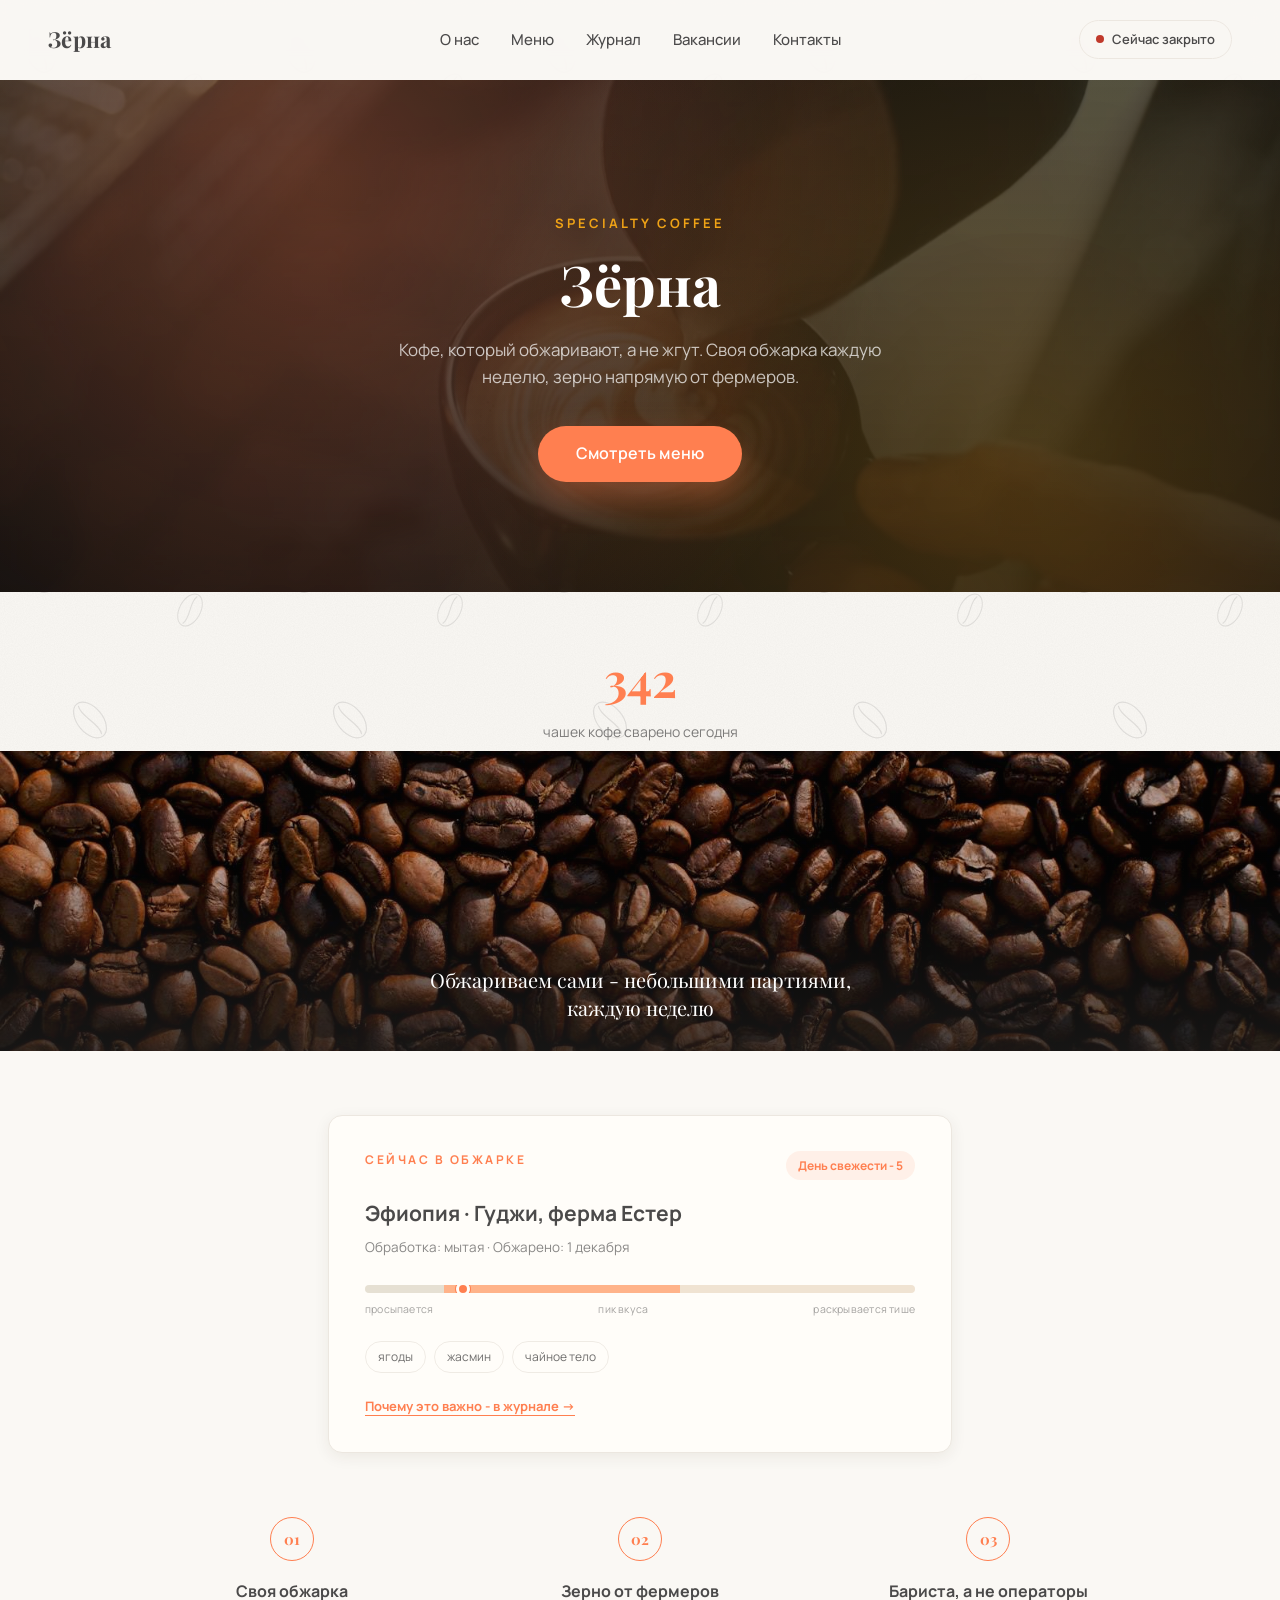
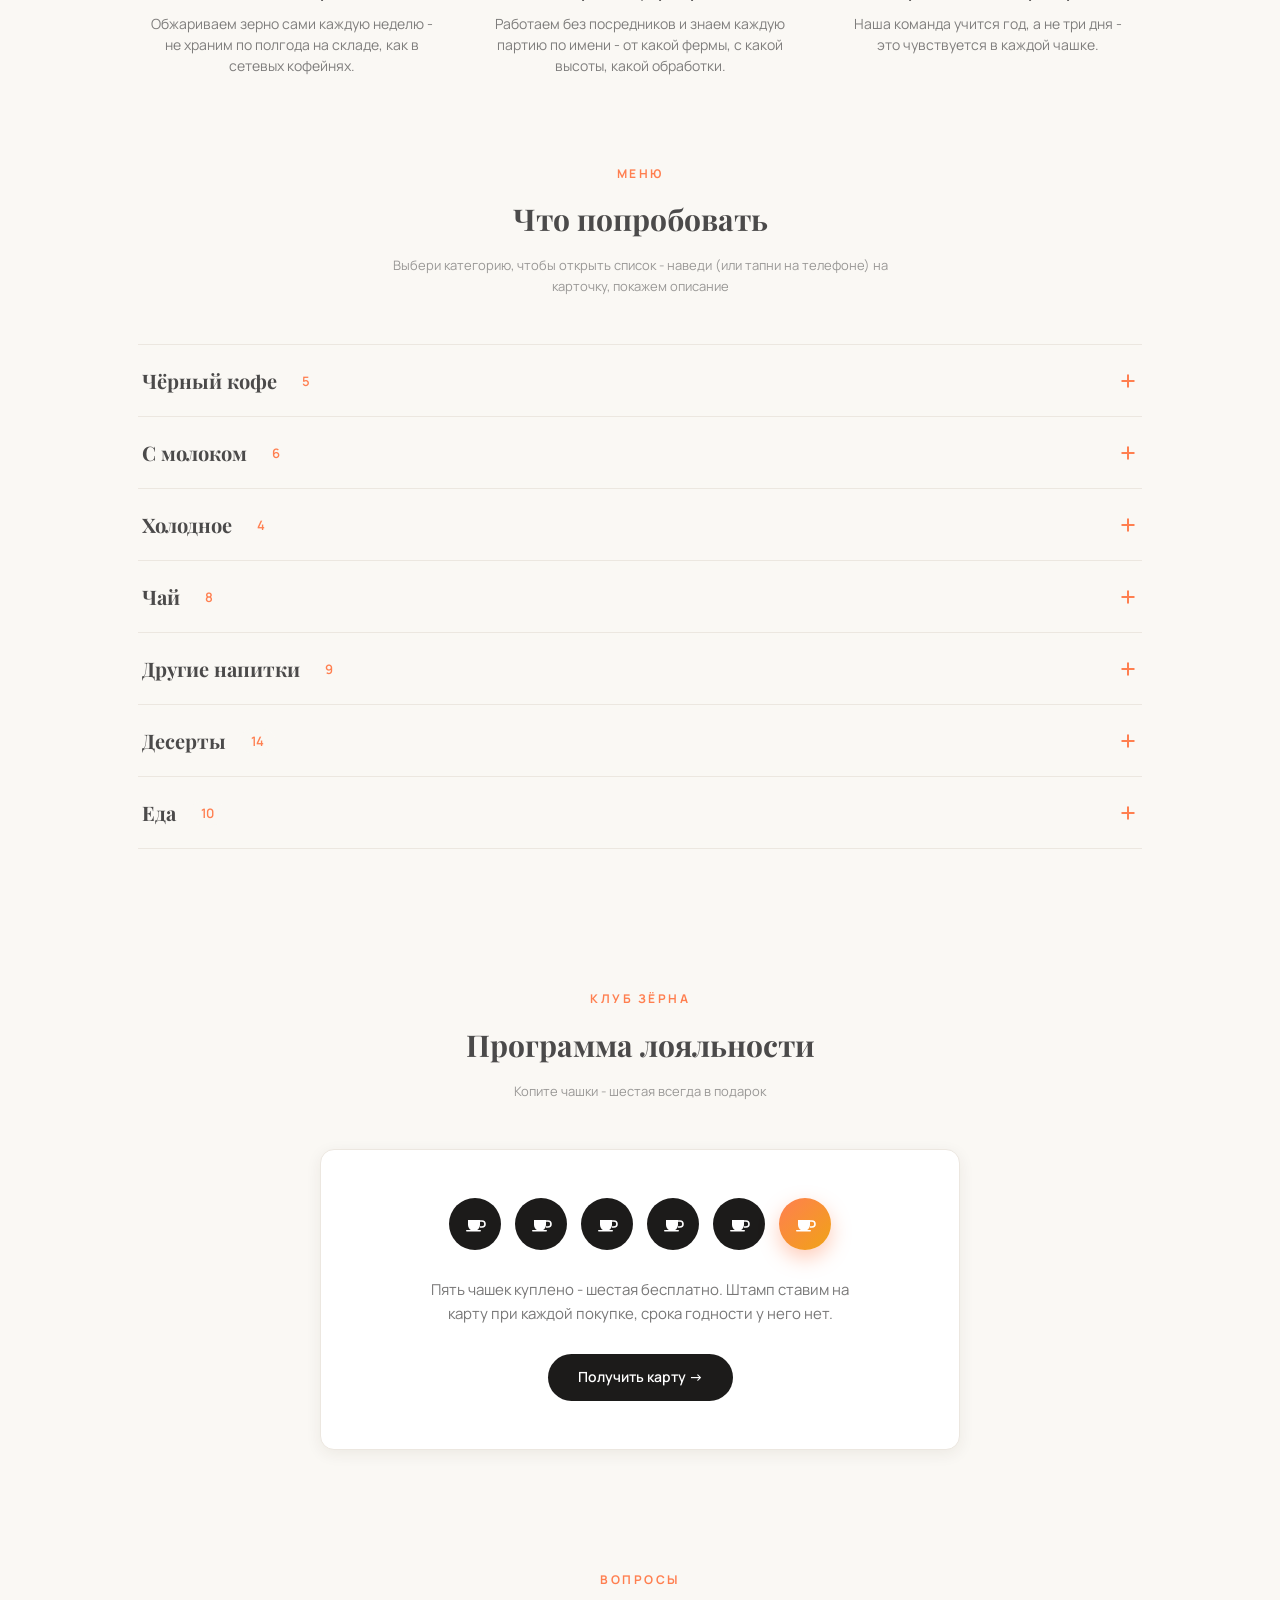
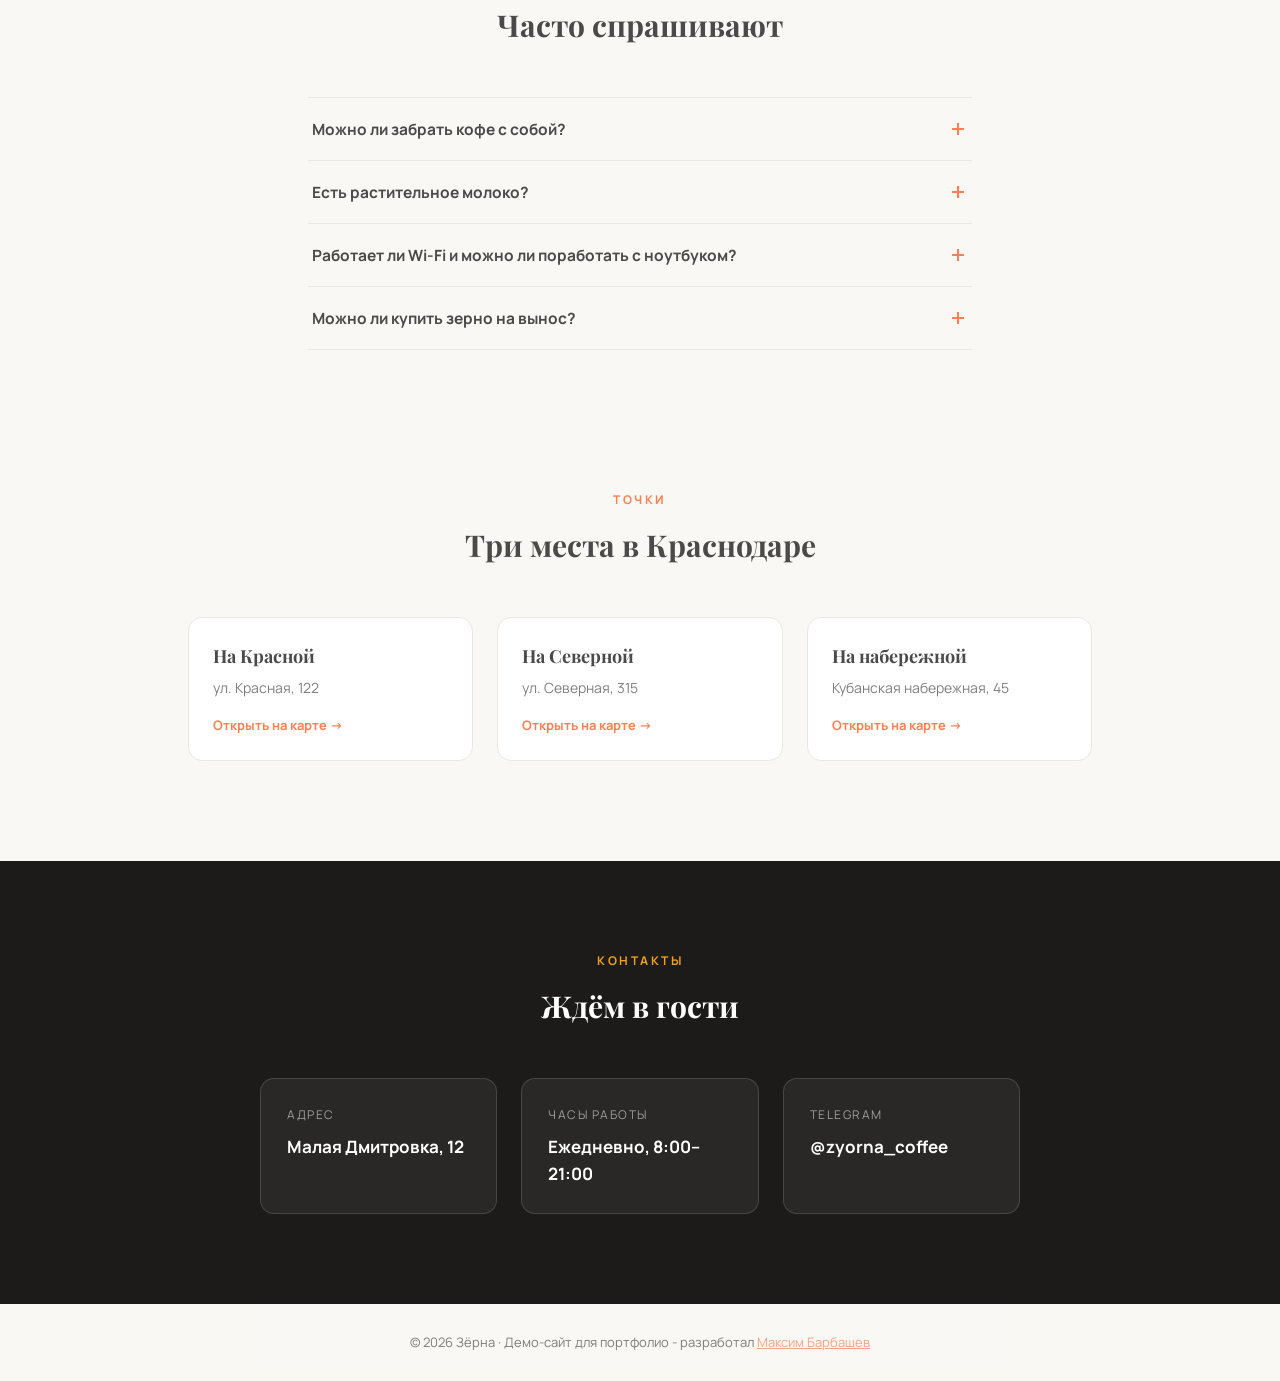
==== commit 860d8eb5: "Меню сворачиваю в аккордеон по категориям вместо плоского списка из 56 карточек Страница стала слишк" ====
--- a/index.html
+++ b/index.html
@@ -147,528 +147,603 @@
     <div class="section-heading reveal">
       <span class="section-eyebrow">Меню</span>
       <h2>Что попробовать</h2>
-      <p class="section-hint">Наведи (или тапни на телефоне) на карточку - покажем описание</p>
-      <div class="menu-filter">
-        <button class="menu-filter-btn" id="filterBtn" aria-expanded="false" aria-haspopup="listbox">
-          <span id="filterLabel">Всё меню</span>
-          <span class="menu-filter-caret"></span>
-        </button>
-        <ul class="menu-filter-list" id="filterList" role="listbox">
-          <li data-filter="all" class="active" role="option">Всё меню</li>
-          <li data-filter="black" role="option">Чёрный кофе</li>
-          <li data-filter="milk" role="option">С молоком</li>
-          <li data-filter="cold" role="option">Холодное</li>
-          <li data-filter="tea" role="option">Чай</li>
-          <li data-filter="drinks" role="option">Другие напитки</li>
-          <li data-filter="dessert" role="option">Десерты</li>
-          <li data-filter="food" role="option">Еда</li>
-        </ul>
-      </div>
-    </div>
-    <div class="catalog reveal-stagger">
-      <div class="product-card" data-category="black">
-        <div class="product-image">
-          <img src="images/espresso.jpg" alt="Эспрессо" loading="lazy" />
-          <div class="product-description">Двойная порция, крепкий и плотный вкус</div>
+      <p class="section-hint">Выбери категорию, чтобы открыть список - наведи (или тапни на телефоне) на карточку, покажем описание</p>
+    </div>
+    <div class="menu-categories">
+      <div class="menu-cat-item" data-cat="black">
+        <button class="menu-cat-header" aria-expanded="false">
+          <span class="menu-cat-name">Чёрный кофе</span>
+          <span class="menu-cat-count">5</span>
+          <span class="menu-cat-icon"></span>
+        </button>
+        <div class="menu-cat-body">
+          <div>
+          <div class="catalog">
+            <div class="product-card" data-category="black">
+            <div class="product-image">
+            <img src="images/espresso.jpg" alt="Эспрессо" loading="lazy" />
+            <div class="product-description">Двойная порция, крепкий и плотный вкус</div>
+            </div>
+            <h3>Эспрессо</h3>
+            <p>180 ₽</p>
+            <div class="card-tags"><span>шоколад</span><span>орех</span><span>плотное тело</span></div>
+            </div>
+            <div class="product-card" data-category="black">
+            <div class="product-image">
+            <img src="images/filter-v60.jpg" alt="Фильтр-кофе V60" loading="lazy" />
+            <div class="product-description">Чистый вкус зерна, заваривается вручную по каплям</div>
+            </div>
+            <h3>Фильтр-кофе V60</h3>
+            <p>280 ₽</p>
+            <div class="card-tags"><span>ягоды</span><span>жасмин</span><span>чайное тело</span></div>
+            </div>
+            <div class="product-card" data-category="black">
+            <div class="product-image">
+            <img src="images/americano.jpg" alt="Американо" loading="lazy" />
+            <div class="product-description">Эспрессо, разбавленный горячей водой - мягче и легче на вкус</div>
+            </div>
+            <h3>Американо</h3>
+            <p>190 ₽</p>
+            <div class="card-tags"><span>цитрус</span><span>лёгкое тело</span></div>
+            </div>
+            <div class="product-card" data-category="black">
+            <div class="product-image">
+            <img src="images/ristretto.jpg" alt="Ристретто" loading="lazy" />
+            <div class="product-description">Короткая экстракция - самый концентрированный и сладкий эспрессо</div>
+            </div>
+            <h3>Ристретто</h3>
+            <p>170 ₽</p>
+            <div class="card-tags"><span>карамель</span><span>плотный</span></div>
+            </div>
+            <div class="product-card" data-category="black">
+            <div class="product-image">
+            <img src="images/turkish-coffee.jpg" alt="Кофе по-турецки" loading="lazy" />
+            <div class="product-description">Сваренный в турке на песке - густой, с плотной пенкой сверху</div>
+            </div>
+            <h3>Кофе по-турецки</h3>
+            <p>230 ₽</p>
+            <div class="card-tags"><span>пряности</span><span>густой</span></div>
+            </div>
+          </div>
+          </div>
         </div>
-        <h3>Эспрессо</h3>
-        <p>180 ₽</p>
-        <div class="card-tags"><span>шоколад</span><span>орех</span><span>плотное тело</span></div>
-      </div>
-      <div class="product-card" data-category="milk">
-        <div class="product-image">
-          <img src="images/cappuccino.jpg" alt="Капучино" loading="lazy" />
-          <div class="product-description">Нежная молочная пенка, мягкий бархатистый вкус</div>
+      </div>
+      <div class="menu-cat-item" data-cat="milk">
+        <button class="menu-cat-header" aria-expanded="false">
+          <span class="menu-cat-name">С молоком</span>
+          <span class="menu-cat-count">6</span>
+          <span class="menu-cat-icon"></span>
+        </button>
+        <div class="menu-cat-body">
+          <div>
+          <div class="catalog">
+            <div class="product-card" data-category="milk">
+            <div class="product-image">
+            <img src="images/cappuccino.jpg" alt="Капучино" loading="lazy" />
+            <div class="product-description">Нежная молочная пенка, мягкий бархатистый вкус</div>
+            </div>
+            <h3>Капучино</h3>
+            <p>250 ₽</p>
+            <div class="card-tags"><span>карамель</span><span>миндаль</span><span>сливочный</span></div>
+            </div>
+            <div class="product-card" data-category="milk">
+            <div class="product-image">
+            <img src="images/flat-white.jpg" alt="Флэт уайт" loading="lazy" />
+            <div class="product-description">Меньше пенки, больше кофе - для тех, кто ценит эспрессо</div>
+            </div>
+            <h3>Флэт уайт</h3>
+            <p>270 ₽</p>
+            <div class="card-tags"><span>какао</span><span>крем</span><span>мягкая кислотность</span></div>
+            </div>
+            <div class="product-card" data-category="milk">
+            <div class="product-image">
+            <img src="images/raf.jpg" alt="Раф на овсяном молоке" loading="lazy" />
+            <div class="product-description">Взбитые сливки прямо в чашке - сладко, тепло, уютно</div>
+            </div>
+            <h3>Раф на овсяном молоке</h3>
+            <p>320 ₽</p>
+            <div class="card-tags"><span>ваниль</span><span>тростниковый сахар</span></div>
+            </div>
+            <div class="product-card" data-category="milk">
+            <div class="product-image">
+            <img src="images/latte.jpg" alt="Латте" loading="lazy" />
+            <div class="product-description">Много молока, лёгкая пенка - самый мягкий молочный кофе</div>
+            </div>
+            <h3>Латте</h3>
+            <p>280 ₽</p>
+            <div class="card-tags"><span>молочный</span><span>ваниль</span></div>
+            </div>
+            <div class="product-card" data-category="milk">
+            <div class="product-image">
+            <img src="images/mocha.jpg" alt="Мокко" loading="lazy" />
+            <div class="product-description">Эспрессо, шоколад и молоко - кофе для тех, кто любит десерт в чашке</div>
+            </div>
+            <h3>Мокко</h3>
+            <p>300 ₽</p>
+            <div class="card-tags"><span>шоколад</span><span>сливки</span></div>
+            </div>
+            <div class="product-card" data-category="milk">
+            <div class="product-image">
+            <img src="images/cortado.jpg" alt="Кортадо" loading="lazy" />
+            <div class="product-description">Эспрессо и тёплое молоко в равных частях - баланс крепости и мягкости</div>
+            </div>
+            <h3>Кортадо</h3>
+            <p>250 ₽</p>
+            <div class="card-tags"><span>сбалансированный</span><span>ореховый</span></div>
+            </div>
+          </div>
+          </div>
         </div>
-        <h3>Капучино</h3>
-        <p>250 ₽</p>
-        <div class="card-tags"><span>карамель</span><span>миндаль</span><span>сливочный</span></div>
-      </div>
-      <div class="product-card" data-category="milk">
-        <div class="product-image">
-          <img src="images/flat-white.jpg" alt="Флэт уайт" loading="lazy" />
-          <div class="product-description">Меньше пенки, больше кофе - для тех, кто ценит эспрессо</div>
+      </div>
+      <div class="menu-cat-item" data-cat="cold">
+        <button class="menu-cat-header" aria-expanded="false">
+          <span class="menu-cat-name">Холодное</span>
+          <span class="menu-cat-count">4</span>
+          <span class="menu-cat-icon"></span>
+        </button>
+        <div class="menu-cat-body">
+          <div>
+          <div class="catalog">
+            <div class="product-card" data-category="cold">
+            <div class="product-image">
+            <img src="images/iced-coffee.jpg" alt="Кофе со льдом" loading="lazy" />
+            <div class="product-description">Освежает и бодрит - то, что нужно в жару</div>
+            </div>
+            <h3>Кофе со льдом</h3>
+            <p>260 ₽</p>
+            <div class="card-tags"><span>цитрус</span><span>тростниковый сахар</span></div>
+            </div>
+            <div class="product-card" data-category="cold">
+            <div class="product-image">
+            <img src="images/glace-coffee.jpg" alt="Гляссе" loading="lazy" />
+            <div class="product-description">Холодный кофе с шариком мороженого - десерт и бодрость в одном стакане</div>
+            </div>
+            <h3>Гляссе</h3>
+            <p>290 ₽</p>
+            <div class="card-tags"><span>сливочный</span><span>холодный</span></div>
+            </div>
+            <div class="product-card" data-category="cold">
+            <div class="product-image">
+            <img src="images/iced-latte.jpg" alt="Айс латте" loading="lazy" />
+            <div class="product-description">Латте со льдом - лёгкий и освежающий молочный кофе</div>
+            </div>
+            <h3>Айс латте</h3>
+            <p>280 ₽</p>
+            <div class="card-tags"><span>молочный</span><span>освежает</span></div>
+            </div>
+            <div class="product-card" data-category="cold">
+            <div class="product-image">
+            <img src="images/frappe.jpg" alt="Фраппе" loading="lazy" />
+            <div class="product-description">Взбитый холодный кофе с пышной пенкой - родом из Греции</div>
+            </div>
+            <h3>Фраппе</h3>
+            <p>270 ₽</p>
+            <div class="card-tags"><span>пенка</span><span>бодрящий</span></div>
+            </div>
+          </div>
+          </div>
         </div>
-        <h3>Флэт уайт</h3>
-        <p>270 ₽</p>
-        <div class="card-tags"><span>какао</span><span>крем</span><span>мягкая кислотность</span></div>
-      </div>
-      <div class="product-card" data-category="milk">
-        <div class="product-image">
-          <img src="images/raf.jpg" alt="Раф на овсяном молоке" loading="lazy" />
-          <div class="product-description">Взбитые сливки прямо в чашке - сладко, тепло, уютно</div>
+      </div>
+      <div class="menu-cat-item" data-cat="tea">
+        <button class="menu-cat-header" aria-expanded="false">
+          <span class="menu-cat-name">Чай</span>
+          <span class="menu-cat-count">8</span>
+          <span class="menu-cat-icon"></span>
+        </button>
+        <div class="menu-cat-body">
+          <div>
+          <div class="catalog">
+            <div class="product-card" data-category="tea">
+            <div class="product-image">
+            <img src="images/black-tea.jpg" alt="Чёрный чай листовой" loading="lazy" />
+            <div class="product-description">Классический крепкий чай, завариваем в чайнике на двоих</div>
+            </div>
+            <h3>Чёрный чай листовой</h3>
+            <p>160 ₽</p>
+            <div class="card-tags"><span>терпкий</span><span>бергамот</span></div>
+            </div>
+            <div class="product-card" data-category="tea">
+            <div class="product-image">
+            <img src="images/sencha-tea.jpg" alt="Зелёный чай сенча" loading="lazy" />
+            <div class="product-description">Свежий и травянистый - японская классика</div>
+            </div>
+            <h3>Зелёный чай сенча</h3>
+            <p>170 ₽</p>
+            <div class="card-tags"><span>травяной</span><span>свежий</span></div>
+            </div>
+            <div class="product-card" data-category="tea">
+            <div class="product-image">
+            <img src="images/masala-chai.jpg" alt="Чай масала" loading="lazy" />
+            <div class="product-description">Чёрный чай со специями и молоком - согревает в любую погоду</div>
+            </div>
+            <h3>Чай масала</h3>
+            <p>200 ₽</p>
+            <div class="card-tags"><span>корица</span><span>кардамон</span></div>
+            </div>
+            <div class="product-card" data-category="tea">
+            <div class="product-image">
+            <img src="images/hibiscus-tea.jpg" alt="Чай каркаде" loading="lazy" />
+            <div class="product-description">Кисловатый ярко-красный чай из лепестков гибискуса</div>
+            </div>
+            <h3>Чай каркаде</h3>
+            <p>180 ₽</p>
+            <div class="card-tags"><span>кислинка</span><span>ягодный</span></div>
+            </div>
+            <div class="product-card" data-category="tea">
+            <div class="product-image">
+            <img src="images/matcha-latte.jpg" alt="Матча латте" loading="lazy" />
+            <div class="product-description">Японский зелёный чай матча, взбитый с молоком</div>
+            </div>
+            <h3>Матча латте</h3>
+            <p>290 ₽</p>
+            <div class="card-tags"><span>сливочный</span><span>травяной</span></div>
+            </div>
+            <div class="product-card" data-category="tea">
+            <div class="product-image">
+            <img src="images/ivan-tea.jpg" alt="Иван-чай" loading="lazy" />
+            <div class="product-description">Ферментированный кипрей - мягкий вкус без кофеина</div>
+            </div>
+            <h3>Иван-чай</h3>
+            <p>170 ₽</p>
+            <div class="card-tags"><span>медовый</span><span>травяной</span></div>
+            </div>
+            <div class="product-card" data-category="tea">
+            <div class="product-image">
+            <img src="images/mint-tea.jpg" alt="Чай с чабрецом и мятой" loading="lazy" />
+            <div class="product-description">Травяной сбор для вечера - без кофеина, с лёгкой мятной свежестью</div>
+            </div>
+            <h3>Чай с чабрецом и мятой</h3>
+            <p>180 ₽</p>
+            <div class="card-tags"><span>мята</span><span>травы</span></div>
+            </div>
+            <div class="product-card" data-category="tea">
+            <div class="product-image">
+            <img src="images/seabuckthorn-tea.jpg" alt="Облепиховый чай" loading="lazy" />
+            <div class="product-description">Чёрный чай с облепихой и мёдом - согревающий и витаминный</div>
+            </div>
+            <h3>Облепиховый чай</h3>
+            <p>200 ₽</p>
+            <div class="card-tags"><span>облепиха</span><span>мёд</span></div>
+            </div>
+          </div>
+          </div>
         </div>
-        <h3>Раф на овсяном молоке</h3>
-        <p>320 ₽</p>
-        <div class="card-tags"><span>ваниль</span><span>тростниковый сахар</span></div>
-      </div>
-      <div class="product-card" data-category="black">
-        <div class="product-image">
-          <img src="images/filter-v60.jpg" alt="Фильтр-кофе V60" loading="lazy" />
-          <div class="product-description">Чистый вкус зерна, заваривается вручную по каплям</div>
+      </div>
+      <div class="menu-cat-item" data-cat="drinks">
+        <button class="menu-cat-header" aria-expanded="false">
+          <span class="menu-cat-name">Другие напитки</span>
+          <span class="menu-cat-count">9</span>
+          <span class="menu-cat-icon"></span>
+        </button>
+        <div class="menu-cat-body">
+          <div>
+          <div class="catalog">
+            <div class="product-card" data-category="drinks">
+            <div class="product-image">
+            <img src="images/cocoa.jpg" alt="Какао классическое" loading="lazy" />
+            <div class="product-description">Горячее какао на молоке - вкус из детства</div>
+            </div>
+            <h3>Какао классическое</h3>
+            <p>220 ₽</p>
+            <div class="card-tags"><span>шоколад</span><span>молочный</span></div>
+            </div>
+            <div class="product-card" data-category="drinks">
+            <div class="product-image">
+            <img src="images/hot-chocolate.jpg" alt="Горячий шоколад" loading="lazy" />
+            <div class="product-description">Густой растопленный шоколад с молоком - почти как десерт</div>
+            </div>
+            <h3>Горячий шоколад</h3>
+            <p>280 ₽</p>
+            <div class="card-tags"><span>густой</span><span>шоколад</span></div>
+            </div>
+            <div class="product-card" data-category="drinks">
+            <div class="product-image">
+            <img src="images/berry-smoothie.jpg" alt="Смузи ягодный" loading="lazy" />
+            <div class="product-description">Клубника, малина и йогурт - густой и освежающий</div>
+            </div>
+            <h3>Смузи ягодный</h3>
+            <p>270 ₽</p>
+            <div class="card-tags"><span>ягоды</span><span>освежает</span></div>
+            </div>
+            <div class="product-card" data-category="drinks">
+            <div class="product-image">
+            <img src="images/mango-smoothie.jpg" alt="Смузи манго-банан" loading="lazy" />
+            <div class="product-description">Тропический дуэт манго и банана</div>
+            </div>
+            <h3>Смузи манго-банан</h3>
+            <p>270 ₽</p>
+            <div class="card-tags"><span>манго</span><span>банан</span></div>
+            </div>
+            <div class="product-card" data-category="drinks">
+            <div class="product-image">
+            <img src="images/ginger-lemonade.jpg" alt="Лимонад имбирный" loading="lazy" />
+            <div class="product-description">Домашний лимонад с имбирём и лаймом - бодрит не хуже кофе</div>
+            </div>
+            <h3>Лимонад имбирный</h3>
+            <p>240 ₽</p>
+            <div class="card-tags"><span>имбирь</span><span>лайм</span></div>
+            </div>
+            <div class="product-card" data-category="drinks">
+            <div class="product-image">
+            <img src="images/strawberry-lemonade.jpg" alt="Лимонад клубника-базилик" loading="lazy" />
+            <div class="product-description">Клубника и базилик - неожиданное освежающее сочетание</div>
+            </div>
+            <h3>Лимонад клубника-базилик</h3>
+            <p>250 ₽</p>
+            <div class="card-tags"><span>клубника</span><span>базилик</span></div>
+            </div>
+            <div class="product-card" data-category="drinks">
+            <div class="product-image">
+            <img src="images/orange-juice.jpg" alt="Апельсиновый фреш" loading="lazy" />
+            <div class="product-description">Свежевыжатый апельсиновый сок - готовим при заказе</div>
+            </div>
+            <h3>Апельсиновый фреш</h3>
+            <p>260 ₽</p>
+            <div class="card-tags"><span>цитрус</span><span>витамин C</span></div>
+            </div>
+            <div class="product-card" data-category="drinks">
+            <div class="product-image">
+            <img src="images/cranberry-drink.jpg" alt="Морс клюквенный" loading="lazy" />
+            <div class="product-description">Домашний морс из клюквы - кисло-сладкий и освежающий</div>
+            </div>
+            <h3>Морс клюквенный</h3>
+            <p>190 ₽</p>
+            <div class="card-tags"><span>клюква</span><span>кислинка</span></div>
+            </div>
+            <div class="product-card" data-category="drinks">
+            <div class="product-image">
+            <img src="images/vanilla-milkshake.jpg" alt="Молочный коктейль ванильный" loading="lazy" />
+            <div class="product-description">Густой ванильный милкшейк со взбитыми сливками</div>
+            </div>
+            <h3>Молочный коктейль ванильный</h3>
+            <p>260 ₽</p>
+            <div class="card-tags"><span>ваниль</span><span>сливки</span></div>
+            </div>
+          </div>
+          </div>
         </div>
-        <h3>Фильтр-кофе V60</h3>
-        <p>280 ₽</p>
-        <div class="card-tags"><span>ягоды</span><span>жасмин</span><span>чайное тело</span></div>
-      </div>
-      <div class="product-card" data-category="cold">
-        <div class="product-image">
-          <img src="images/iced-coffee.jpg" alt="Кофе со льдом" loading="lazy" />
-          <div class="product-description">Освежает и бодрит - то, что нужно в жару</div>
+      </div>
+      <div class="menu-cat-item" data-cat="dessert">
+        <button class="menu-cat-header" aria-expanded="false">
+          <span class="menu-cat-name">Десерты</span>
+          <span class="menu-cat-count">14</span>
+          <span class="menu-cat-icon"></span>
+        </button>
+        <div class="menu-cat-body">
+          <div>
+          <div class="catalog">
+            <div class="product-card" data-category="dessert">
+            <div class="product-image">
+            <img src="images/nyc-cheesecake.jpg" alt="Чизкейк Нью-Йорк" loading="lazy" />
+            <div class="product-description">Классический сливочный чизкейк на песочной основе</div>
+            </div>
+            <h3>Чизкейк Нью-Йорк</h3>
+            <p>320 ₽</p>
+            <div class="card-tags"><span>сливочный</span><span>песочная основа</span></div>
+            </div>
+            <div class="product-card" data-category="dessert">
+            <div class="product-image">
+            <img src="images/basque-cheesecake.jpg" alt="Чизкейк Баскский" loading="lazy" />
+            <div class="product-description">Обожжённый снаружи, нежный внутри - без основы</div>
+            </div>
+            <h3>Чизкейк Баскский</h3>
+            <p>330 ₽</p>
+            <div class="card-tags"><span>карамелизация</span><span>нежный</span></div>
+            </div>
+            <div class="product-card" data-category="dessert">
+            <div class="product-image">
+            <img src="images/tiramisu.jpg" alt="Тирамису" loading="lazy" />
+            <div class="product-description">Маскарпоне, кофе и какао - итальянская классика</div>
+            </div>
+            <h3>Тирамису</h3>
+            <p>340 ₽</p>
+            <div class="card-tags"><span>маскарпоне</span><span>кофе</span></div>
+            </div>
+            <div class="product-card" data-category="dessert">
+            <div class="product-image">
+            <img src="images/medovik.jpg" alt="Медовик" loading="lazy" />
+            <div class="product-description">Медовые коржи и сметанный крем - домашний рецепт</div>
+            </div>
+            <h3>Медовик</h3>
+            <p>280 ₽</p>
+            <div class="card-tags"><span>мёд</span><span>сметана</span></div>
+            </div>
+            <div class="product-card" data-category="dessert">
+            <div class="product-image">
+            <img src="images/napoleon-cake.jpg" alt="Наполеон" loading="lazy" />
+            <div class="product-description">Слоёное тесто и заварной крем - хрустящая классика</div>
+            </div>
+            <h3>Наполеон</h3>
+            <p>290 ₽</p>
+            <div class="card-tags"><span>слоёный</span><span>заварной крем</span></div>
+            </div>
+            <div class="product-card" data-category="dessert">
+            <div class="product-image">
+            <img src="images/carrot-cake.jpg" alt="Морковный торт" loading="lazy" />
+            <div class="product-description">Морковь, орехи и крем-чиз - влажный и пряный</div>
+            </div>
+            <h3>Морковный торт</h3>
+            <p>300 ₽</p>
+            <div class="card-tags"><span>морковь</span><span>крем-чиз</span></div>
+            </div>
+            <div class="product-card" data-category="dessert">
+            <div class="product-image">
+            <img src="images/brownie.jpg" alt="Брауни шоколадный" loading="lazy" />
+            <div class="product-description">Плотный шоколадный брауни с орехами</div>
+            </div>
+            <h3>Брауни шоколадный</h3>
+            <p>260 ₽</p>
+            <div class="card-tags"><span>шоколад</span><span>орех</span></div>
+            </div>
+            <div class="product-card" data-category="dessert">
+            <div class="product-image">
+            <img src="images/panna-cotta.jpg" alt="Панна-котта" loading="lazy" />
+            <div class="product-description">Нежные сливки с ягодным соусом</div>
+            </div>
+            <h3>Панна-котта</h3>
+            <p>270 ₽</p>
+            <div class="card-tags"><span>сливки</span><span>ягодный соус</span></div>
+            </div>
+            <div class="product-card" data-category="dessert">
+            <div class="product-image">
+            <img src="images/eclair.jpg" alt="Эклер заварной" loading="lazy" />
+            <div class="product-description">Заварное тесто и крем внутри - французская классика</div>
+            </div>
+            <h3>Эклер заварной</h3>
+            <p>200 ₽</p>
+            <div class="card-tags"><span>заварной крем</span><span>шоколад</span></div>
+            </div>
+            <div class="product-card" data-category="dessert">
+            <div class="product-image">
+            <img src="images/almond-croissant.jpg" alt="Круассан миндальный" loading="lazy" />
+            <div class="product-description">Слоёный круассан с миндальным кремом и лепестками</div>
+            </div>
+            <h3>Круассан миндальный</h3>
+            <p>260 ₽</p>
+            <div class="card-tags"><span>миндаль</span><span>слоёный</span></div>
+            </div>
+            <div class="product-card" data-category="dessert">
+            <div class="product-image">
+            <img src="images/blueberry-muffin.jpg" alt="Маффин черничный" loading="lazy" />
+            <div class="product-description">Влажный маффин с целыми ягодами черники</div>
+            </div>
+            <h3>Маффин черничный</h3>
+            <p>220 ₽</p>
+            <div class="card-tags"><span>черника</span><span>ванильный</span></div>
+            </div>
+            <div class="product-card" data-category="dessert">
+            <div class="product-image">
+            <img src="images/cinnamon-roll.jpg" alt="Синнабон" loading="lazy" />
+            <div class="product-description">Булочка с корицей и кремовой глазурью</div>
+            </div>
+            <h3>Синнабон</h3>
+            <p>250 ₽</p>
+            <div class="card-tags"><span>корица</span><span>глазурь</span></div>
+            </div>
+            <div class="product-card" data-category="dessert">
+            <div class="product-image">
+            <img src="images/churros.jpg" alt="Чурро с шоколадным соусом" loading="lazy" />
+            <div class="product-description">Хрустящие палочки из заварного теста в сахаре</div>
+            </div>
+            <h3>Чурро с шоколадным соусом</h3>
+            <p>230 ₽</p>
+            <div class="card-tags"><span>корица</span><span>шоколадный соус</span></div>
+            </div>
+            <div class="product-card" data-category="dessert">
+            <div class="product-image">
+            <img src="images/macarons.jpg" alt="Макарон ассорти" loading="lazy" />
+            <div class="product-description">Три вкуса миндального печенья с начинкой</div>
+            </div>
+            <h3>Макарон ассорти</h3>
+            <p>270 ₽</p>
+            <div class="card-tags"><span>миндаль</span><span>разные вкусы</span></div>
+            </div>
+          </div>
+          </div>
         </div>
-        <h3>Кофе со льдом</h3>
-        <p>260 ₽</p>
-        <div class="card-tags"><span>цитрус</span><span>тростниковый сахар</span></div>
-      </div>
-      <div class="product-card" data-category="black">
-        <div class="product-image">
-          <img src="images/americano.jpg" alt="Американо" loading="lazy" />
-          <div class="product-description">Эспрессо, разбавленный горячей водой - мягче и легче на вкус</div>
+      </div>
+      <div class="menu-cat-item" data-cat="food">
+        <button class="menu-cat-header" aria-expanded="false">
+          <span class="menu-cat-name">Еда</span>
+          <span class="menu-cat-count">10</span>
+          <span class="menu-cat-icon"></span>
+        </button>
+        <div class="menu-cat-body">
+          <div>
+          <div class="catalog">
+            <div class="product-card" data-category="food">
+            <div class="product-image">
+            <img src="images/butter-croissant.jpg" alt="Круассан классический" loading="lazy" />
+            <div class="product-description">Слоёный масляный круассан - выпекаем каждое утро</div>
+            </div>
+            <h3>Круассан классический</h3>
+            <p>190 ₽</p>
+            <div class="card-tags"><span>сливочное масло</span><span>хрустящий</span></div>
+            </div>
+            <div class="product-card" data-category="food">
+            <div class="product-image">
+            <img src="images/chicken-avocado-sandwich.jpg" alt="Сэндвич с курицей и авокадо" loading="lazy" />
+            <div class="product-description">Куриная грудка, авокадо и соус на цельнозерновом хлебе</div>
+            </div>
+            <h3>Сэндвич с курицей и авокадо</h3>
+            <p>330 ₽</p>
+            <div class="card-tags"><span>курица</span><span>авокадо</span></div>
+            </div>
+            <div class="product-card" data-category="food">
+            <div class="product-image">
+            <img src="images/club-sandwich.jpg" alt="Сэндвич клаб" loading="lazy" />
+            <div class="product-description">Классика с курицей, беконом и овощами в три слоя</div>
+            </div>
+            <h3>Сэндвич клаб</h3>
+            <p>350 ₽</p>
+            <div class="card-tags"><span>бекон</span><span>курица</span></div>
+            </div>
+            <div class="product-card" data-category="food">
+            <div class="product-image">
+            <img src="images/avocado-toast.jpg" alt="Тост с авокадо и яйцом" loading="lazy" />
+            <div class="product-description">Тост на закваске, авокадо-крем и яйцо пашот</div>
+            </div>
+            <h3>Тост с авокадо и яйцом</h3>
+            <p>360 ₽</p>
+            <div class="card-tags"><span>авокадо</span><span>яйцо пашот</span></div>
+            </div>
+            <div class="product-card" data-category="food">
+            <div class="product-image">
+            <img src="images/granola-bowl.jpg" alt="Гранола с йогуртом и ягодами" loading="lazy" />
+            <div class="product-description">Домашняя гранола, греческий йогурт и свежие ягоды</div>
+            </div>
+            <h3>Гранола с йогуртом и ягодами</h3>
+            <p>290 ₽</p>
+            <div class="card-tags"><span>йогурт</span><span>ягоды</span></div>
+            </div>
+            <div class="product-card" data-category="food">
+            <div class="product-image">
+            <img src="images/vegetable-omelette.jpg" alt="Омлет с овощами" loading="lazy" />
+            <div class="product-description">Пышный омлет с сезонными овощами и зеленью</div>
+            </div>
+            <h3>Омлет с овощами</h3>
+            <p>310 ₽</p>
+            <div class="card-tags"><span>овощи</span><span>сытный</span></div>
+            </div>
+            <div class="product-card" data-category="food">
+            <div class="product-image">
+            <img src="images/spinach-quiche.jpg" alt="Киш со шпинатом" loading="lazy" />
+            <div class="product-description">Открытый пирог с заварным кремом, шпинатом и сыром</div>
+            </div>
+            <h3>Киш со шпинатом</h3>
+            <p>300 ₽</p>
+            <div class="card-tags"><span>шпинат</span><span>сыр</span></div>
+            </div>
+            <div class="product-card" data-category="food">
+            <div class="product-image">
+            <img src="images/panini.jpg" alt="Панини с ветчиной и сыром" loading="lazy" />
+            <div class="product-description">Прижаренный панини с ветчиной, сыром и томатом</div>
+            </div>
+            <h3>Панини с ветчиной и сыром</h3>
+            <p>310 ₽</p>
+            <div class="card-tags"><span>ветчина</span><span>сыр</span></div>
+            </div>
+            <div class="product-card" data-category="food">
+            <div class="product-image">
+            <img src="images/caesar-salad.jpg" alt="Салат Цезарь с курицей" loading="lazy" />
+            <div class="product-description">Хрустящий салат, курица гриль, соус и пармезан</div>
+            </div>
+            <h3>Салат Цезарь с курицей</h3>
+            <p>340 ₽</p>
+            <div class="card-tags"><span>курица гриль</span><span>пармезан</span></div>
+            </div>
+            <div class="product-card" data-category="food">
+            <div class="product-image">
+            <img src="images/oatmeal-bowl.jpg" alt="Овсяная каша на миндальном молоке" loading="lazy" />
+            <div class="product-description">Овсянка с ягодами, орехами и мёдом - сытный завтрак</div>
+            </div>
+            <h3>Овсяная каша на миндальном молоке</h3>
+            <p>250 ₽</p>
+            <div class="card-tags"><span>ягоды</span><span>мёд</span></div>
+            </div>
+          </div>
+          </div>
         </div>
-        <h3>Американо</h3>
-        <p>190 ₽</p>
-        <div class="card-tags"><span>цитрус</span><span>лёгкое тело</span></div>
-      </div>
-      <div class="product-card" data-category="black">
-        <div class="product-image">
-          <img src="images/ristretto.jpg" alt="Ристретто" loading="lazy" />
-          <div class="product-description">Короткая экстракция - самый концентрированный и сладкий эспрессо</div>
-        </div>
-        <h3>Ристретто</h3>
-        <p>170 ₽</p>
-        <div class="card-tags"><span>карамель</span><span>плотный</span></div>
-      </div>
-      <div class="product-card" data-category="black">
-        <div class="product-image">
-          <img src="images/turkish-coffee.jpg" alt="Кофе по-турецки" loading="lazy" />
-          <div class="product-description">Сваренный в турке на песке - густой, с плотной пенкой сверху</div>
-        </div>
-        <h3>Кофе по-турецки</h3>
-        <p>230 ₽</p>
-        <div class="card-tags"><span>пряности</span><span>густой</span></div>
-      </div>
-      <div class="product-card" data-category="milk">
-        <div class="product-image">
-          <img src="images/latte.jpg" alt="Латте" loading="lazy" />
-          <div class="product-description">Много молока, лёгкая пенка - самый мягкий молочный кофе</div>
-        </div>
-        <h3>Латте</h3>
-        <p>280 ₽</p>
-        <div class="card-tags"><span>молочный</span><span>ваниль</span></div>
-      </div>
-      <div class="product-card" data-category="milk">
-        <div class="product-image">
-          <img src="images/mocha.jpg" alt="Мокко" loading="lazy" />
-          <div class="product-description">Эспрессо, шоколад и молоко - кофе для тех, кто любит десерт в чашке</div>
-        </div>
-        <h3>Мокко</h3>
-        <p>300 ₽</p>
-        <div class="card-tags"><span>шоколад</span><span>сливки</span></div>
-      </div>
-      <div class="product-card" data-category="milk">
-        <div class="product-image">
-          <img src="images/cortado.jpg" alt="Кортадо" loading="lazy" />
-          <div class="product-description">Эспрессо и тёплое молоко в равных частях - баланс крепости и мягкости</div>
-        </div>
-        <h3>Кортадо</h3>
-        <p>250 ₽</p>
-        <div class="card-tags"><span>сбалансированный</span><span>ореховый</span></div>
-      </div>
-      <div class="product-card" data-category="cold">
-        <div class="product-image">
-          <img src="images/glace-coffee.jpg" alt="Гляссе" loading="lazy" />
-          <div class="product-description">Холодный кофе с шариком мороженого - десерт и бодрость в одном стакане</div>
-        </div>
-        <h3>Гляссе</h3>
-        <p>290 ₽</p>
-        <div class="card-tags"><span>сливочный</span><span>холодный</span></div>
-      </div>
-      <div class="product-card" data-category="cold">
-        <div class="product-image">
-          <img src="images/iced-latte.jpg" alt="Айс латте" loading="lazy" />
-          <div class="product-description">Латте со льдом - лёгкий и освежающий молочный кофе</div>
-        </div>
-        <h3>Айс латте</h3>
-        <p>280 ₽</p>
-        <div class="card-tags"><span>молочный</span><span>освежает</span></div>
-      </div>
-      <div class="product-card" data-category="cold">
-        <div class="product-image">
-          <img src="images/frappe.jpg" alt="Фраппе" loading="lazy" />
-          <div class="product-description">Взбитый холодный кофе с пышной пенкой - родом из Греции</div>
-        </div>
-        <h3>Фраппе</h3>
-        <p>270 ₽</p>
-        <div class="card-tags"><span>пенка</span><span>бодрящий</span></div>
-      </div>
-      <div class="product-card" data-category="tea">
-        <div class="product-image">
-          <img src="images/black-tea.jpg" alt="Чёрный чай листовой" loading="lazy" />
-          <div class="product-description">Классический крепкий чай, завариваем в чайнике на двоих</div>
-        </div>
-        <h3>Чёрный чай листовой</h3>
-        <p>160 ₽</p>
-        <div class="card-tags"><span>терпкий</span><span>бергамот</span></div>
-      </div>
-      <div class="product-card" data-category="tea">
-        <div class="product-image">
-          <img src="images/sencha-tea.jpg" alt="Зелёный чай сенча" loading="lazy" />
-          <div class="product-description">Свежий и травянистый - японская классика</div>
-        </div>
-        <h3>Зелёный чай сенча</h3>
-        <p>170 ₽</p>
-        <div class="card-tags"><span>травяной</span><span>свежий</span></div>
-      </div>
-      <div class="product-card" data-category="tea">
-        <div class="product-image">
-          <img src="images/masala-chai.jpg" alt="Чай масала" loading="lazy" />
-          <div class="product-description">Чёрный чай со специями и молоком - согревает в любую погоду</div>
-        </div>
-        <h3>Чай масала</h3>
-        <p>200 ₽</p>
-        <div class="card-tags"><span>корица</span><span>кардамон</span></div>
-      </div>
-      <div class="product-card" data-category="tea">
-        <div class="product-image">
-          <img src="images/hibiscus-tea.jpg" alt="Чай каркаде" loading="lazy" />
-          <div class="product-description">Кисловатый ярко-красный чай из лепестков гибискуса</div>
-        </div>
-        <h3>Чай каркаде</h3>
-        <p>180 ₽</p>
-        <div class="card-tags"><span>кислинка</span><span>ягодный</span></div>
-      </div>
-      <div class="product-card" data-category="tea">
-        <div class="product-image">
-          <img src="images/matcha-latte.jpg" alt="Матча латте" loading="lazy" />
-          <div class="product-description">Японский зелёный чай матча, взбитый с молоком</div>
-        </div>
-        <h3>Матча латте</h3>
-        <p>290 ₽</p>
-        <div class="card-tags"><span>сливочный</span><span>травяной</span></div>
-      </div>
-      <div class="product-card" data-category="tea">
-        <div class="product-image">
-          <img src="images/ivan-tea.jpg" alt="Иван-чай" loading="lazy" />
-          <div class="product-description">Ферментированный кипрей - мягкий вкус без кофеина</div>
-        </div>
-        <h3>Иван-чай</h3>
-        <p>170 ₽</p>
-        <div class="card-tags"><span>медовый</span><span>травяной</span></div>
-      </div>
-      <div class="product-card" data-category="tea">
-        <div class="product-image">
-          <img src="images/mint-tea.jpg" alt="Чай с чабрецом и мятой" loading="lazy" />
-          <div class="product-description">Травяной сбор для вечера - без кофеина, с лёгкой мятной свежестью</div>
-        </div>
-        <h3>Чай с чабрецом и мятой</h3>
-        <p>180 ₽</p>
-        <div class="card-tags"><span>мята</span><span>травы</span></div>
-      </div>
-      <div class="product-card" data-category="tea">
-        <div class="product-image">
-          <img src="images/seabuckthorn-tea.jpg" alt="Облепиховый чай" loading="lazy" />
-          <div class="product-description">Чёрный чай с облепихой и мёдом - согревающий и витаминный</div>
-        </div>
-        <h3>Облепиховый чай</h3>
-        <p>200 ₽</p>
-        <div class="card-tags"><span>облепиха</span><span>мёд</span></div>
-      </div>
-      <div class="product-card" data-category="drinks">
-        <div class="product-image">
-          <img src="images/cocoa.jpg" alt="Какао классическое" loading="lazy" />
-          <div class="product-description">Горячее какао на молоке - вкус из детства</div>
-        </div>
-        <h3>Какао классическое</h3>
-        <p>220 ₽</p>
-        <div class="card-tags"><span>шоколад</span><span>молочный</span></div>
-      </div>
-      <div class="product-card" data-category="drinks">
-        <div class="product-image">
-          <img src="images/hot-chocolate.jpg" alt="Горячий шоколад" loading="lazy" />
-          <div class="product-description">Густой растопленный шоколад с молоком - почти как десерт</div>
-        </div>
-        <h3>Горячий шоколад</h3>
-        <p>280 ₽</p>
-        <div class="card-tags"><span>густой</span><span>шоколад</span></div>
-      </div>
-      <div class="product-card" data-category="drinks">
-        <div class="product-image">
-          <img src="images/berry-smoothie.jpg" alt="Смузи ягодный" loading="lazy" />
-          <div class="product-description">Клубника, малина и йогурт - густой и освежающий</div>
-        </div>
-        <h3>Смузи ягодный</h3>
-        <p>270 ₽</p>
-        <div class="card-tags"><span>ягоды</span><span>освежает</span></div>
-      </div>
-      <div class="product-card" data-category="drinks">
-        <div class="product-image">
-          <img src="images/mango-smoothie.jpg" alt="Смузи манго-банан" loading="lazy" />
-          <div class="product-description">Тропический дуэт манго и банана</div>
-        </div>
-        <h3>Смузи манго-банан</h3>
-        <p>270 ₽</p>
-        <div class="card-tags"><span>манго</span><span>банан</span></div>
-      </div>
-      <div class="product-card" data-category="drinks">
-        <div class="product-image">
-          <img src="images/ginger-lemonade.jpg" alt="Лимонад имбирный" loading="lazy" />
-          <div class="product-description">Домашний лимонад с имбирём и лаймом - бодрит не хуже кофе</div>
-        </div>
-        <h3>Лимонад имбирный</h3>
-        <p>240 ₽</p>
-        <div class="card-tags"><span>имбирь</span><span>лайм</span></div>
-      </div>
-      <div class="product-card" data-category="drinks">
-        <div class="product-image">
-          <img src="images/strawberry-lemonade.jpg" alt="Лимонад клубника-базилик" loading="lazy" />
-          <div class="product-description">Клубника и базилик - неожиданное освежающее сочетание</div>
-        </div>
-        <h3>Лимонад клубника-базилик</h3>
-        <p>250 ₽</p>
-        <div class="card-tags"><span>клубника</span><span>базилик</span></div>
-      </div>
-      <div class="product-card" data-category="drinks">
-        <div class="product-image">
-          <img src="images/orange-juice.jpg" alt="Апельсиновый фреш" loading="lazy" />
-          <div class="product-description">Свежевыжатый апельсиновый сок - готовим при заказе</div>
-        </div>
-        <h3>Апельсиновый фреш</h3>
-        <p>260 ₽</p>
-        <div class="card-tags"><span>цитрус</span><span>витамин C</span></div>
-      </div>
-      <div class="product-card" data-category="drinks">
-        <div class="product-image">
-          <img src="images/cranberry-drink.jpg" alt="Морс клюквенный" loading="lazy" />
-          <div class="product-description">Домашний морс из клюквы - кисло-сладкий и освежающий</div>
-        </div>
-        <h3>Морс клюквенный</h3>
-        <p>190 ₽</p>
-        <div class="card-tags"><span>клюква</span><span>кислинка</span></div>
-      </div>
-      <div class="product-card" data-category="drinks">
-        <div class="product-image">
-          <img src="images/vanilla-milkshake.jpg" alt="Молочный коктейль ванильный" loading="lazy" />
-          <div class="product-description">Густой ванильный милкшейк со взбитыми сливками</div>
-        </div>
-        <h3>Молочный коктейль ванильный</h3>
-        <p>260 ₽</p>
-        <div class="card-tags"><span>ваниль</span><span>сливки</span></div>
-      </div>
-      <div class="product-card" data-category="dessert">
-        <div class="product-image">
-          <img src="images/nyc-cheesecake.jpg" alt="Чизкейк Нью-Йорк" loading="lazy" />
-          <div class="product-description">Классический сливочный чизкейк на песочной основе</div>
-        </div>
-        <h3>Чизкейк Нью-Йорк</h3>
-        <p>320 ₽</p>
-        <div class="card-tags"><span>сливочный</span><span>песочная основа</span></div>
-      </div>
-      <div class="product-card" data-category="dessert">
-        <div class="product-image">
-          <img src="images/basque-cheesecake.jpg" alt="Чизкейк Баскский" loading="lazy" />
-          <div class="product-description">Обожжённый снаружи, нежный внутри - без основы</div>
-        </div>
-        <h3>Чизкейк Баскский</h3>
-        <p>330 ₽</p>
-        <div class="card-tags"><span>карамелизация</span><span>нежный</span></div>
-      </div>
-      <div class="product-card" data-category="dessert">
-        <div class="product-image">
-          <img src="images/tiramisu.jpg" alt="Тирамису" loading="lazy" />
-          <div class="product-description">Маскарпоне, кофе и какао - итальянская классика</div>
-        </div>
-        <h3>Тирамису</h3>
-        <p>340 ₽</p>
-        <div class="card-tags"><span>маскарпоне</span><span>кофе</span></div>
-      </div>
-      <div class="product-card" data-category="dessert">
-        <div class="product-image">
-          <img src="images/medovik.jpg" alt="Медовик" loading="lazy" />
-          <div class="product-description">Медовые коржи и сметанный крем - домашний рецепт</div>
-        </div>
-        <h3>Медовик</h3>
-        <p>280 ₽</p>
-        <div class="card-tags"><span>мёд</span><span>сметана</span></div>
-      </div>
-      <div class="product-card" data-category="dessert">
-        <div class="product-image">
-          <img src="images/napoleon-cake.jpg" alt="Наполеон" loading="lazy" />
-          <div class="product-description">Слоёное тесто и заварной крем - хрустящая классика</div>
-        </div>
-        <h3>Наполеон</h3>
-        <p>290 ₽</p>
-        <div class="card-tags"><span>слоёный</span><span>заварной крем</span></div>
-      </div>
-      <div class="product-card" data-category="dessert">
-        <div class="product-image">
-          <img src="images/carrot-cake.jpg" alt="Морковный торт" loading="lazy" />
-          <div class="product-description">Морковь, орехи и крем-чиз - влажный и пряный</div>
-        </div>
-        <h3>Морковный торт</h3>
-        <p>300 ₽</p>
-        <div class="card-tags"><span>морковь</span><span>крем-чиз</span></div>
-      </div>
-      <div class="product-card" data-category="dessert">
-        <div class="product-image">
-          <img src="images/brownie.jpg" alt="Брауни шоколадный" loading="lazy" />
-          <div class="product-description">Плотный шоколадный брауни с орехами</div>
-        </div>
-        <h3>Брауни шоколадный</h3>
-        <p>260 ₽</p>
-        <div class="card-tags"><span>шоколад</span><span>орех</span></div>
-      </div>
-      <div class="product-card" data-category="dessert">
-        <div class="product-image">
-          <img src="images/panna-cotta.jpg" alt="Панна-котта" loading="lazy" />
-          <div class="product-description">Нежные сливки с ягодным соусом</div>
-        </div>
-        <h3>Панна-котта</h3>
-        <p>270 ₽</p>
-        <div class="card-tags"><span>сливки</span><span>ягодный соус</span></div>
-      </div>
-      <div class="product-card" data-category="dessert">
-        <div class="product-image">
-          <img src="images/eclair.jpg" alt="Эклер заварной" loading="lazy" />
-          <div class="product-description">Заварное тесто и крем внутри - французская классика</div>
-        </div>
-        <h3>Эклер заварной</h3>
-        <p>200 ₽</p>
-        <div class="card-tags"><span>заварной крем</span><span>шоколад</span></div>
-      </div>
-      <div class="product-card" data-category="dessert">
-        <div class="product-image">
-          <img src="images/almond-croissant.jpg" alt="Круассан миндальный" loading="lazy" />
-          <div class="product-description">Слоёный круассан с миндальным кремом и лепестками</div>
-        </div>
-        <h3>Круассан миндальный</h3>
-        <p>260 ₽</p>
-        <div class="card-tags"><span>миндаль</span><span>слоёный</span></div>
-      </div>
-      <div class="product-card" data-category="dessert">
-        <div class="product-image">
-          <img src="images/blueberry-muffin.jpg" alt="Маффин черничный" loading="lazy" />
-          <div class="product-description">Влажный маффин с целыми ягодами черники</div>
-        </div>
-        <h3>Маффин черничный</h3>
-        <p>220 ₽</p>
-        <div class="card-tags"><span>черника</span><span>ванильный</span></div>
-      </div>
-      <div class="product-card" data-category="dessert">
-        <div class="product-image">
-          <img src="images/cinnamon-roll.jpg" alt="Синнабон" loading="lazy" />
-          <div class="product-description">Булочка с корицей и кремовой глазурью</div>
-        </div>
-        <h3>Синнабон</h3>
-        <p>250 ₽</p>
-        <div class="card-tags"><span>корица</span><span>глазурь</span></div>
-      </div>
-      <div class="product-card" data-category="dessert">
-        <div class="product-image">
-          <img src="images/churros.jpg" alt="Чурро с шоколадным соусом" loading="lazy" />
-          <div class="product-description">Хрустящие палочки из заварного теста в сахаре</div>
-        </div>
-        <h3>Чурро с шоколадным соусом</h3>
-        <p>230 ₽</p>
-        <div class="card-tags"><span>корица</span><span>шоколадный соус</span></div>
-      </div>
-      <div class="product-card" data-category="dessert">
-        <div class="product-image">
-          <img src="images/macarons.jpg" alt="Макарон ассорти" loading="lazy" />
-          <div class="product-description">Три вкуса миндального печенья с начинкой</div>
-        </div>
-        <h3>Макарон ассорти</h3>
-        <p>270 ₽</p>
-        <div class="card-tags"><span>миндаль</span><span>разные вкусы</span></div>
-      </div>
-      <div class="product-card" data-category="food">
-        <div class="product-image">
-          <img src="images/butter-croissant.jpg" alt="Круассан классический" loading="lazy" />
-          <div class="product-description">Слоёный масляный круассан - выпекаем каждое утро</div>
-        </div>
-        <h3>Круассан классический</h3>
-        <p>190 ₽</p>
-        <div class="card-tags"><span>сливочное масло</span><span>хрустящий</span></div>
-      </div>
-      <div class="product-card" data-category="food">
-        <div class="product-image">
-          <img src="images/chicken-avocado-sandwich.jpg" alt="Сэндвич с курицей и авокадо" loading="lazy" />
-          <div class="product-description">Куриная грудка, авокадо и соус на цельнозерновом хлебе</div>
-        </div>
-        <h3>Сэндвич с курицей и авокадо</h3>
-        <p>330 ₽</p>
-        <div class="card-tags"><span>курица</span><span>авокадо</span></div>
-      </div>
-      <div class="product-card" data-category="food">
-        <div class="product-image">
-          <img src="images/club-sandwich.jpg" alt="Сэндвич клаб" loading="lazy" />
-          <div class="product-description">Классика с курицей, беконом и овощами в три слоя</div>
-        </div>
-        <h3>Сэндвич клаб</h3>
-        <p>350 ₽</p>
-        <div class="card-tags"><span>бекон</span><span>курица</span></div>
-      </div>
-      <div class="product-card" data-category="food">
-        <div class="product-image">
-          <img src="images/avocado-toast.jpg" alt="Тост с авокадо и яйцом" loading="lazy" />
-          <div class="product-description">Тост на закваске, авокадо-крем и яйцо пашот</div>
-        </div>
-        <h3>Тост с авокадо и яйцом</h3>
-        <p>360 ₽</p>
-        <div class="card-tags"><span>авокадо</span><span>яйцо пашот</span></div>
-      </div>
-      <div class="product-card" data-category="food">
-        <div class="product-image">
-          <img src="images/granola-bowl.jpg" alt="Гранола с йогуртом и ягодами" loading="lazy" />
-          <div class="product-description">Домашняя гранола, греческий йогурт и свежие ягоды</div>
-        </div>
-        <h3>Гранола с йогуртом и ягодами</h3>
-        <p>290 ₽</p>
-        <div class="card-tags"><span>йогурт</span><span>ягоды</span></div>
-      </div>
-      <div class="product-card" data-category="food">
-        <div class="product-image">
-          <img src="images/vegetable-omelette.jpg" alt="Омлет с овощами" loading="lazy" />
-          <div class="product-description">Пышный омлет с сезонными овощами и зеленью</div>
-        </div>
-        <h3>Омлет с овощами</h3>
-        <p>310 ₽</p>
-        <div class="card-tags"><span>овощи</span><span>сытный</span></div>
-      </div>
-      <div class="product-card" data-category="food">
-        <div class="product-image">
-          <img src="images/spinach-quiche.jpg" alt="Киш со шпинатом" loading="lazy" />
-          <div class="product-description">Открытый пирог с заварным кремом, шпинатом и сыром</div>
-        </div>
-        <h3>Киш со шпинатом</h3>
-        <p>300 ₽</p>
-        <div class="card-tags"><span>шпинат</span><span>сыр</span></div>
-      </div>
-      <div class="product-card" data-category="food">
-        <div class="product-image">
-          <img src="images/panini.jpg" alt="Панини с ветчиной и сыром" loading="lazy" />
-          <div class="product-description">Прижаренный панини с ветчиной, сыром и томатом</div>
-        </div>
-        <h3>Панини с ветчиной и сыром</h3>
-        <p>310 ₽</p>
-        <div class="card-tags"><span>ветчина</span><span>сыр</span></div>
-      </div>
-      <div class="product-card" data-category="food">
-        <div class="product-image">
-          <img src="images/caesar-salad.jpg" alt="Салат Цезарь с курицей" loading="lazy" />
-          <div class="product-description">Хрустящий салат, курица гриль, соус и пармезан</div>
-        </div>
-        <h3>Салат Цезарь с курицей</h3>
-        <p>340 ₽</p>
-        <div class="card-tags"><span>курица гриль</span><span>пармезан</span></div>
-      </div>
-      <div class="product-card" data-category="food">
-        <div class="product-image">
-          <img src="images/oatmeal-bowl.jpg" alt="Овсяная каша на миндальном молоке" loading="lazy" />
-          <div class="product-description">Овсянка с ягодами, орехами и мёдом - сытный завтрак</div>
-        </div>
-        <h3>Овсяная каша на миндальном молоке</h3>
-        <p>250 ₽</p>
-        <div class="card-tags"><span>ягоды</span><span>мёд</span></div>
       </div>
     </div>
   </section>
--- a/style.css
+++ b/style.css
@@ -996,92 +996,106 @@
   grid-template-rows: 1fr;
 }
 
-/* ---------- фильтр меню (выпадающий список) ---------- */
-
-.menu-filter {
+/* ---------- меню: категории (аккордеон) ---------- */
+
+.menu-categories {
+  max-width: 1100px;
+  margin: 32px auto 0;
+  padding: 0 48px;
+}
+
+.menu-cat-item {
+  border-bottom: 1px solid var(--color-border);
+}
+
+.menu-cat-item:first-child {
+  border-top: 1px solid var(--color-border);
+}
+
+.menu-cat-header {
+  width: 100%;
+  display: flex;
+  align-items: center;
+  gap: 14px;
+  background: none;
+  border: none;
+  cursor: pointer;
+  text-align: left;
+  padding: 22px 4px;
+  font-family: inherit;
+  transition: opacity 0.2s ease;
+}
+
+.menu-cat-header:hover {
+  opacity: 0.75;
+}
+
+.menu-cat-name {
+  font-family: 'Playfair Display', serif;
+  font-size: 20px;
+  font-weight: 700;
+  color: var(--color-primary);
+}
+
+.menu-cat-count {
+  font-size: 13px;
+  font-weight: 600;
+  color: var(--color-accent);
+  background: var(--color-bg);
+  border-radius: 999px;
+  padding: 3px 11px;
+}
+
+.menu-cat-icon {
+  margin-left: auto;
+  flex: none;
+  width: 20px;
+  height: 20px;
   position: relative;
-  display: inline-block;
-  margin-top: 18px;
-}
-
-.menu-filter-btn {
-  display: flex;
-  align-items: center;
-  gap: 10px;
-  background: var(--color-card);
-  border: 1px solid var(--color-border);
-  border-radius: 999px;
-  padding: 10px 18px;
-  font-size: 13.5px;
-  font-weight: 600;
-  color: var(--color-primary);
-  cursor: pointer;
-  transition: border-color 0.2s ease;
-  font-family: inherit;
-}
-
-.menu-filter-btn:hover {
-  border-color: var(--color-accent);
-}
-
-.menu-filter-caret {
-  width: 7px;
-  height: 7px;
-  border-right: 2px solid var(--color-accent);
-  border-bottom: 2px solid var(--color-accent);
-  transform: rotate(45deg);
-  transition: transform 0.2s ease;
-  margin-top: -4px;
-}
-
-.menu-filter.open .menu-filter-caret {
-  transform: rotate(-135deg);
-  margin-top: 3px;
-}
-
-.menu-filter-list {
+}
+
+.menu-cat-icon::before,
+.menu-cat-icon::after {
+  content: '';
   position: absolute;
-  top: calc(100% + 8px);
+  top: 50%;
   left: 50%;
-  transform: translateX(-50%) translateY(-6px);
-  background: var(--color-card);
-  border: 1px solid var(--color-border);
-  border-radius: 12px;
-  box-shadow: var(--shadow-lift);
-  list-style: none;
-  padding: 6px;
-  min-width: 190px;
-  z-index: 20;
-  opacity: 0;
-  pointer-events: none;
-  transition: opacity 0.2s ease, transform 0.2s ease;
-}
-
-.menu-filter.open .menu-filter-list {
-  opacity: 1;
-  pointer-events: auto;
-  transform: translateX(-50%) translateY(0);
-}
-
-.menu-filter-list li {
-  padding: 10px 14px;
-  font-size: 13.5px;
-  border-radius: 8px;
-  cursor: pointer;
-  transition: background 0.15s ease;
-}
-
-.menu-filter-list li:hover {
-  background: var(--color-bg);
-}
-
-.menu-filter-list li.active {
-  color: var(--color-accent);
-  font-weight: 700;
-}
-
-.product-card.hidden {
-  display: none;
+  background: var(--color-accent);
+  transform: translate(-50%, -50%);
+}
+
+.menu-cat-icon::before {
+  width: 13px;
+  height: 2px;
+}
+
+.menu-cat-icon::after {
+  width: 2px;
+  height: 13px;
+  transition: transform 0.25s var(--ease);
+}
+
+.menu-cat-item.open .menu-cat-icon::after {
+  transform: translate(-50%, -50%) rotate(90deg) scale(0);
+}
+
+.menu-cat-body {
+  display: grid;
+  grid-template-rows: 0fr;
+  transition: grid-template-rows 0.35s var(--ease);
+}
+
+.menu-cat-body > div {
+  overflow: hidden;
+}
+
+.menu-cat-item.open .menu-cat-body {
+  grid-template-rows: 1fr;
+}
+
+.menu-cat-body .catalog {
+  max-width: none;
+  padding: 6px 0 36px;
 }
 
 /* ---------- мобильная адаптация ---------- */
@@ -1121,6 +1135,14 @@
   .catalog {
     padding: 0 20px;
     gap: 20px;
+  }
+
+  .menu-categories {
+    padding: 0 20px;
+  }
+
+  .menu-cat-name {
+    font-size: 17px;
   }
 
   .contacts {
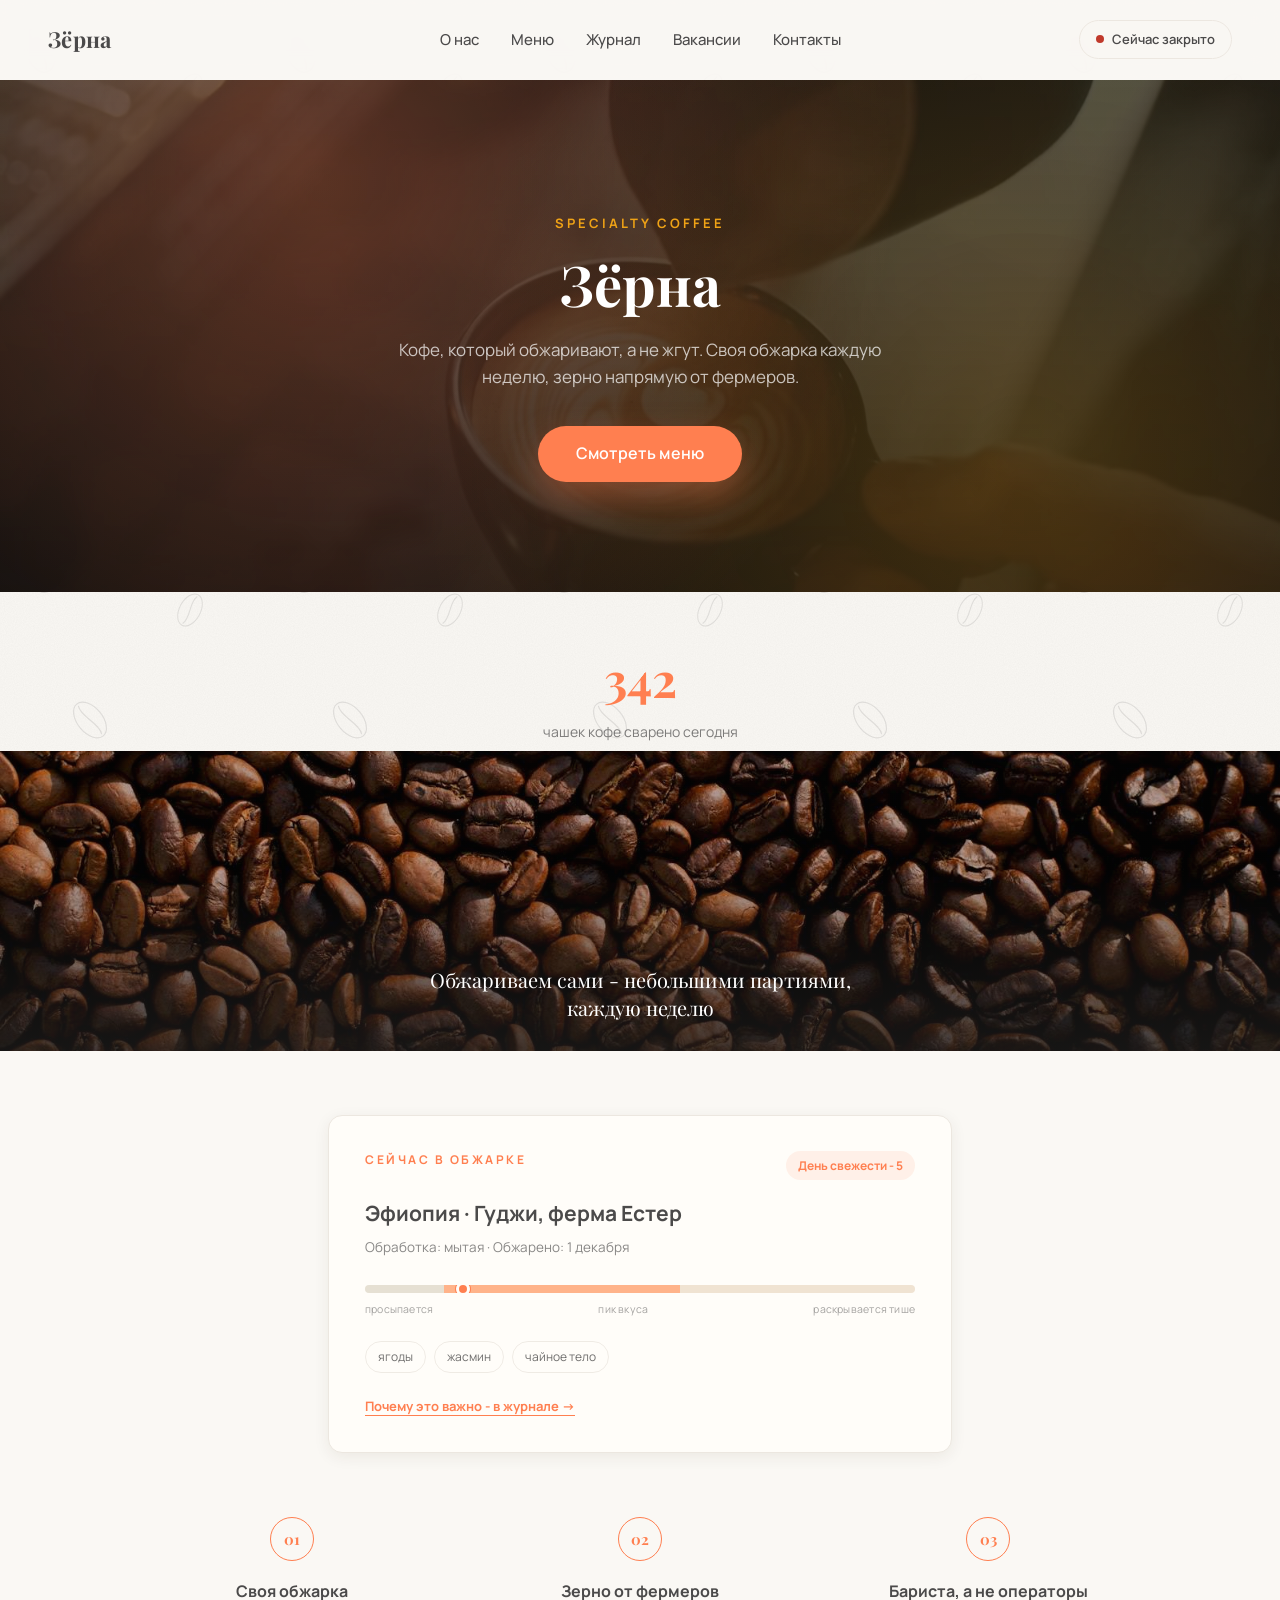
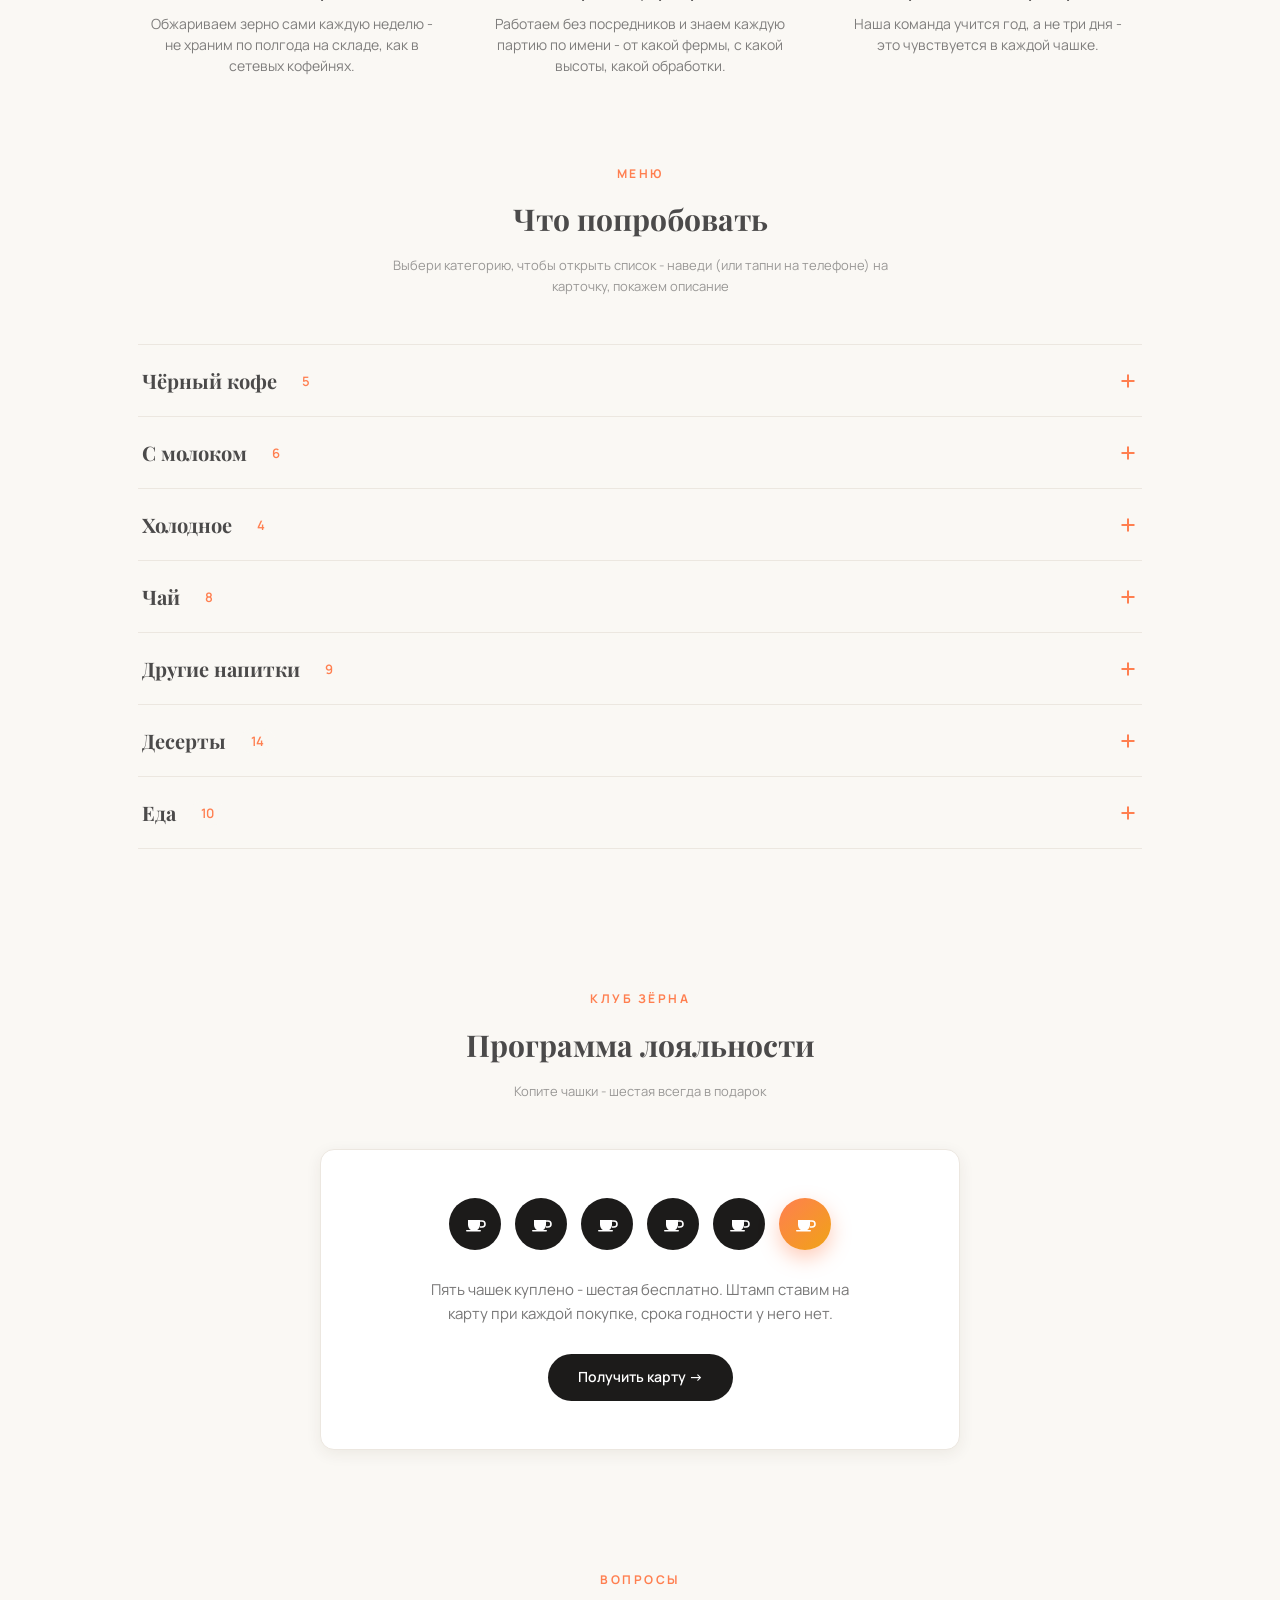
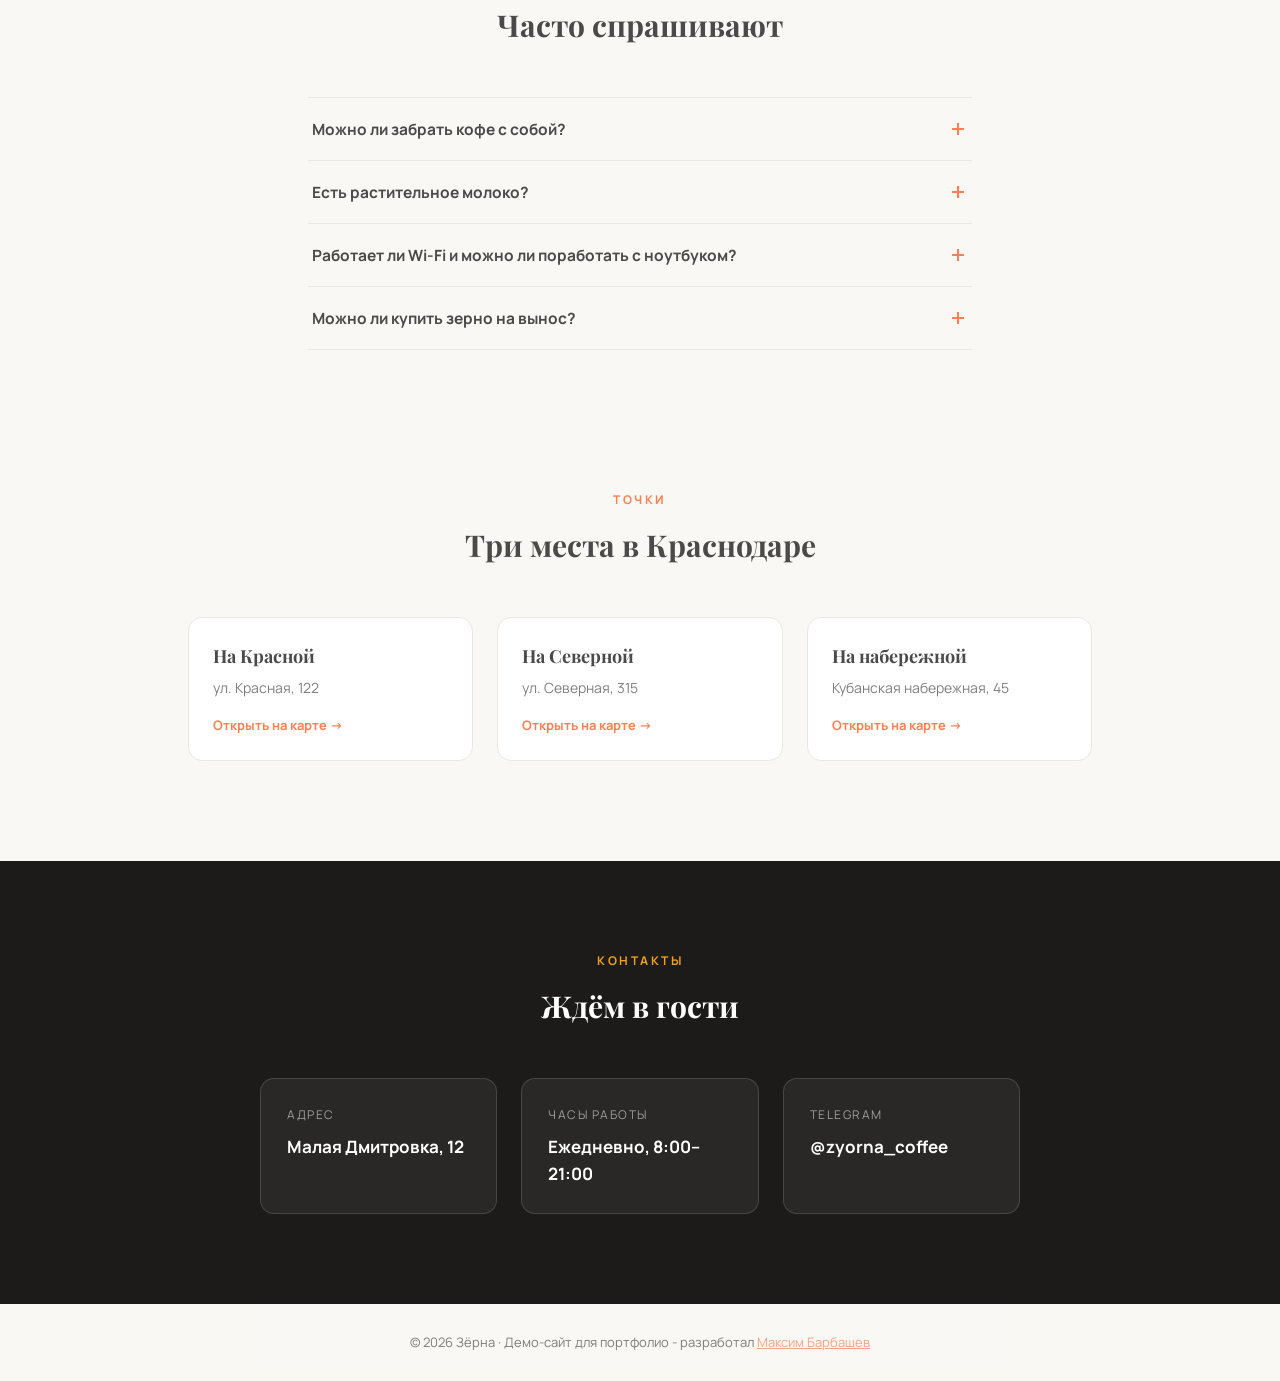
==== commit 53797296: "Добавить админ-панель сайта" ====
--- a/index.html
+++ b/index.html
@@ -76,10 +76,10 @@
     </div>
     <div class="hero-scrim"></div>
     <div class="hero-content">
-      <span class="hero-eyebrow">Specialty coffee</span>
-      <h1>Зёрна</h1>
-      <p>Кофе, который обжаривают, а не жгут. Своя обжарка каждую неделю, зерно напрямую от фермеров.</p>
-      <a href="#menu" class="hero-cta">Смотреть меню</a>
+      <span class="hero-eyebrow" data-content="hero.eyebrow">Specialty coffee</span>
+      <h1 data-content="hero.title">Зёрна</h1>
+      <p data-content="hero.description">Кофе, который обжаривают, а не жгут. Своя обжарка каждую неделю, зерно напрямую от фермеров.</p>
+      <a href="#menu" class="hero-cta" data-content="hero.cta">Смотреть меню</a>
     </div>
   </section>
 
@@ -101,8 +101,8 @@
         <span class="section-eyebrow">Сейчас в обжарке</span>
         <span class="batch-day" id="batchDay">День свежести</span>
       </div>
-      <h3 class="batch-origin">Эфиопия · Гуджи, ферма Естер</h3>
-      <p class="batch-meta">Обработка: мытая · Обжарено: <span id="batchDate">…</span></p>
+      <h3 class="batch-origin" data-content="roast.origin">Эфиопия · Гуджи, ферма Естер</h3>
+      <p class="batch-meta" data-content="roast.meta">Обработка: мытая · Обжарено: <span id="batchDate">…</span></p>
       <div class="batch-gauge">
         <div class="batch-gauge-track">
           <span class="batch-zone zone-wake"></span>
@@ -116,7 +116,7 @@
           <span>раскрывается тише</span>
         </div>
       </div>
-      <div class="flavor-tags">
+      <div class="flavor-tags" data-content="roast.tags">
         <span>ягоды</span>
         <span>жасмин</span>
         <span>чайное тело</span>
@@ -849,15 +849,15 @@
     <div class="contacts-grid">
       <a class="contact-card" href="#">
         <span class="contact-label">Адрес</span>
-        <span class="contact-value">Малая Дмитровка, 12</span>
+        <span class="contact-value" data-content="contacts.address">Малая Дмитровка, 12</span>
       </a>
       <a class="contact-card" href="#">
         <span class="contact-label">Часы работы</span>
-        <span class="contact-value">Ежедневно, 8:00–21:00</span>
+        <span class="contact-value" data-content="contacts.hours">Ежедневно, 8:00–21:00</span>
       </a>
-      <a class="contact-card" href="#">
+      <a class="contact-card" href="#" data-contact-link="telegram">
         <span class="contact-label">Telegram</span>
-        <span class="contact-value">@zyorna_coffee</span>
+        <span class="contact-value" data-content="contacts.telegram">@zyorna_coffee</span>
       </a>
     </div>
   </section>
@@ -866,6 +866,8 @@
     <p>© 2026 Зёрна · Демо-сайт для портфолио - разработал <a href="https://t.me/mercy_exe" target="_blank" rel="noopener">Максим Барбашев</a></p>
   </footer>
 
+  <script src="supabase-config.js"></script>
+  <script src="site-content.js"></script>
   <script src="common.js?v=1785144082"></script>
 </body>
 </html>
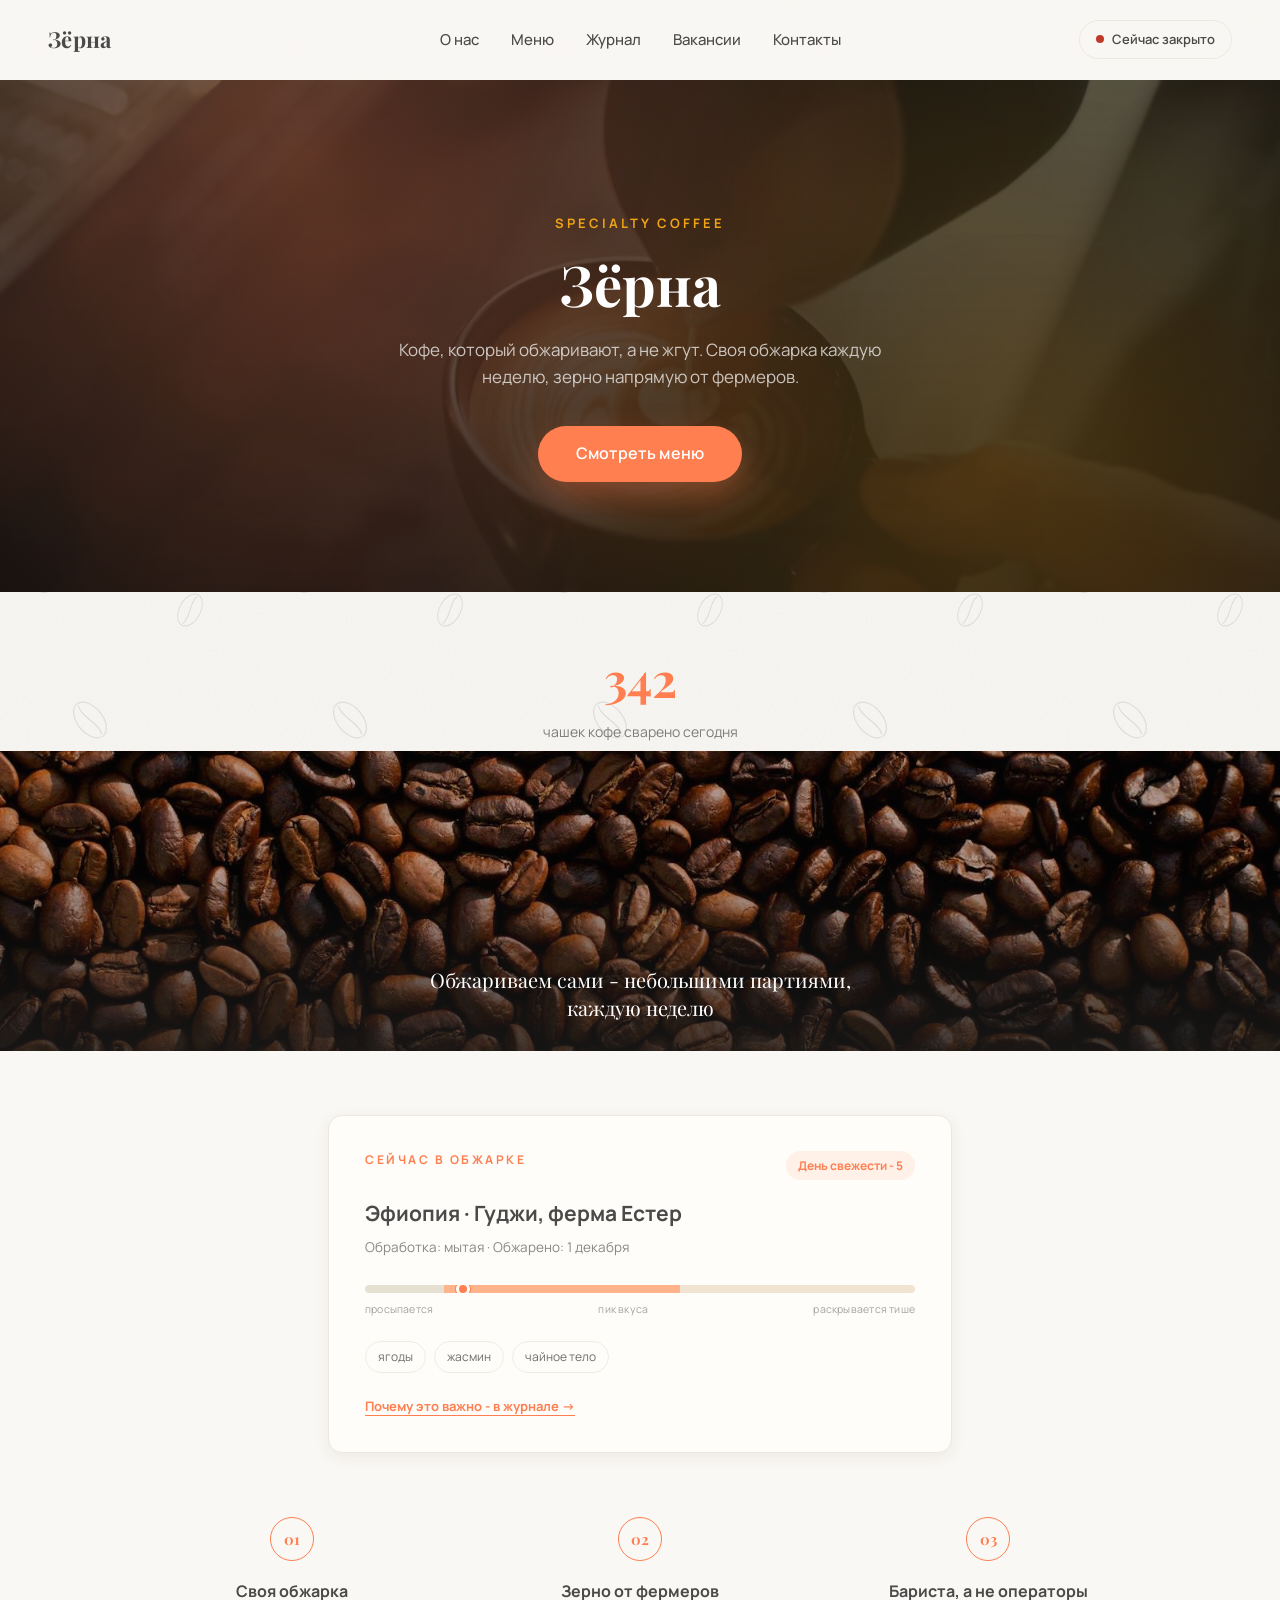
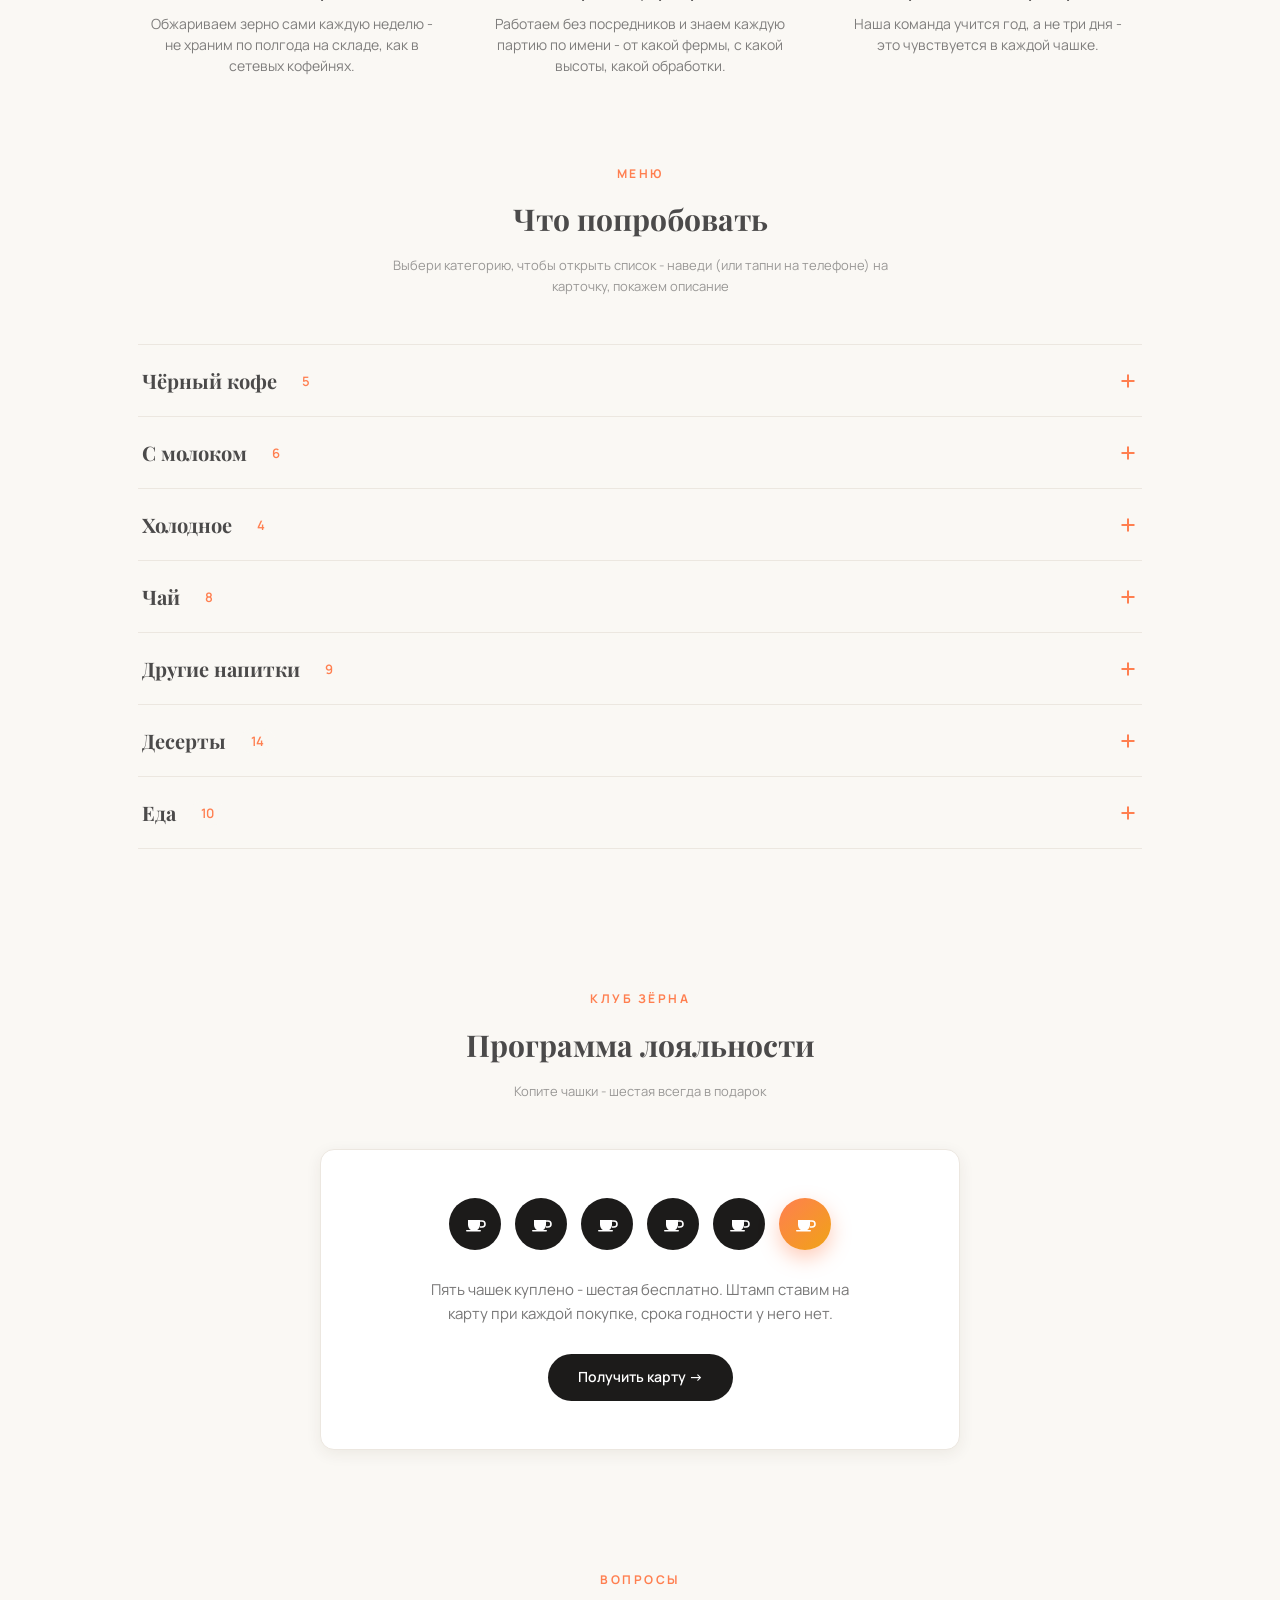
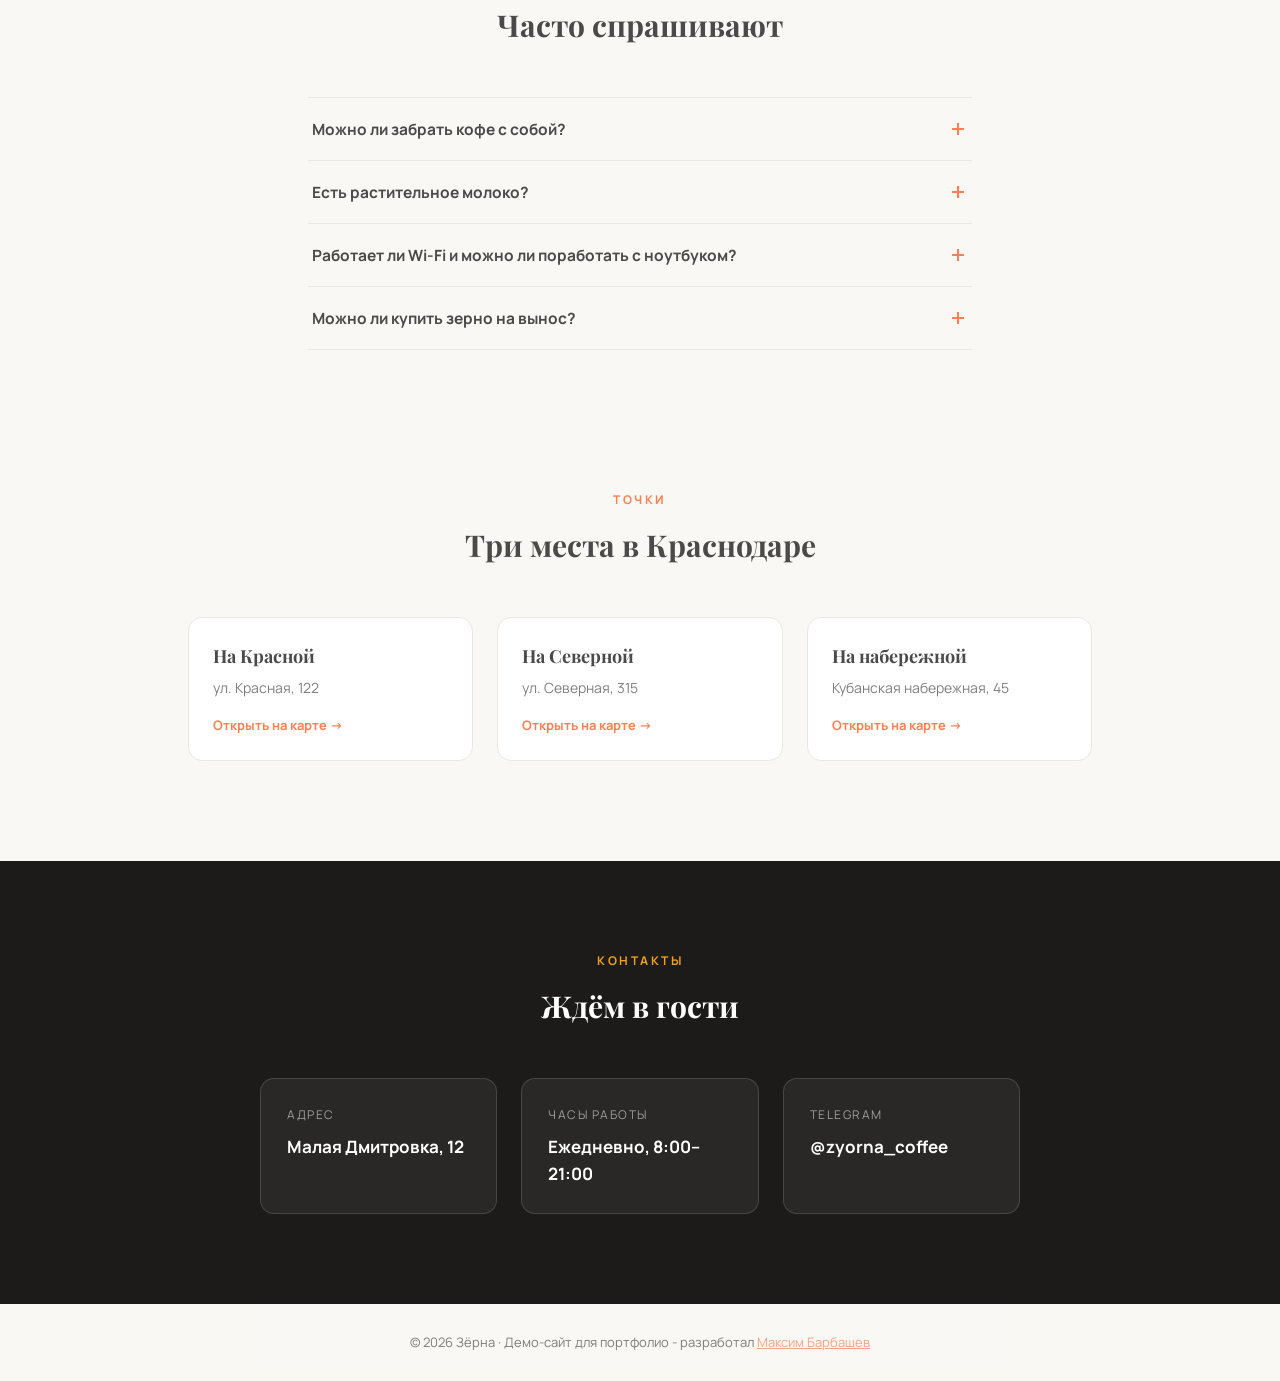
==== commit 37b2c1de: "Перевести админ-панель на GitHub" ====
--- a/index.html
+++ b/index.html
@@ -866,7 +866,6 @@
     <p>© 2026 Зёрна · Демо-сайт для портфолио - разработал <a href="https://t.me/mercy_exe" target="_blank" rel="noopener">Максим Барбашев</a></p>
   </footer>
 
-  <script src="supabase-config.js"></script>
   <script src="site-content.js"></script>
   <script src="common.js?v=1785144082"></script>
 </body>
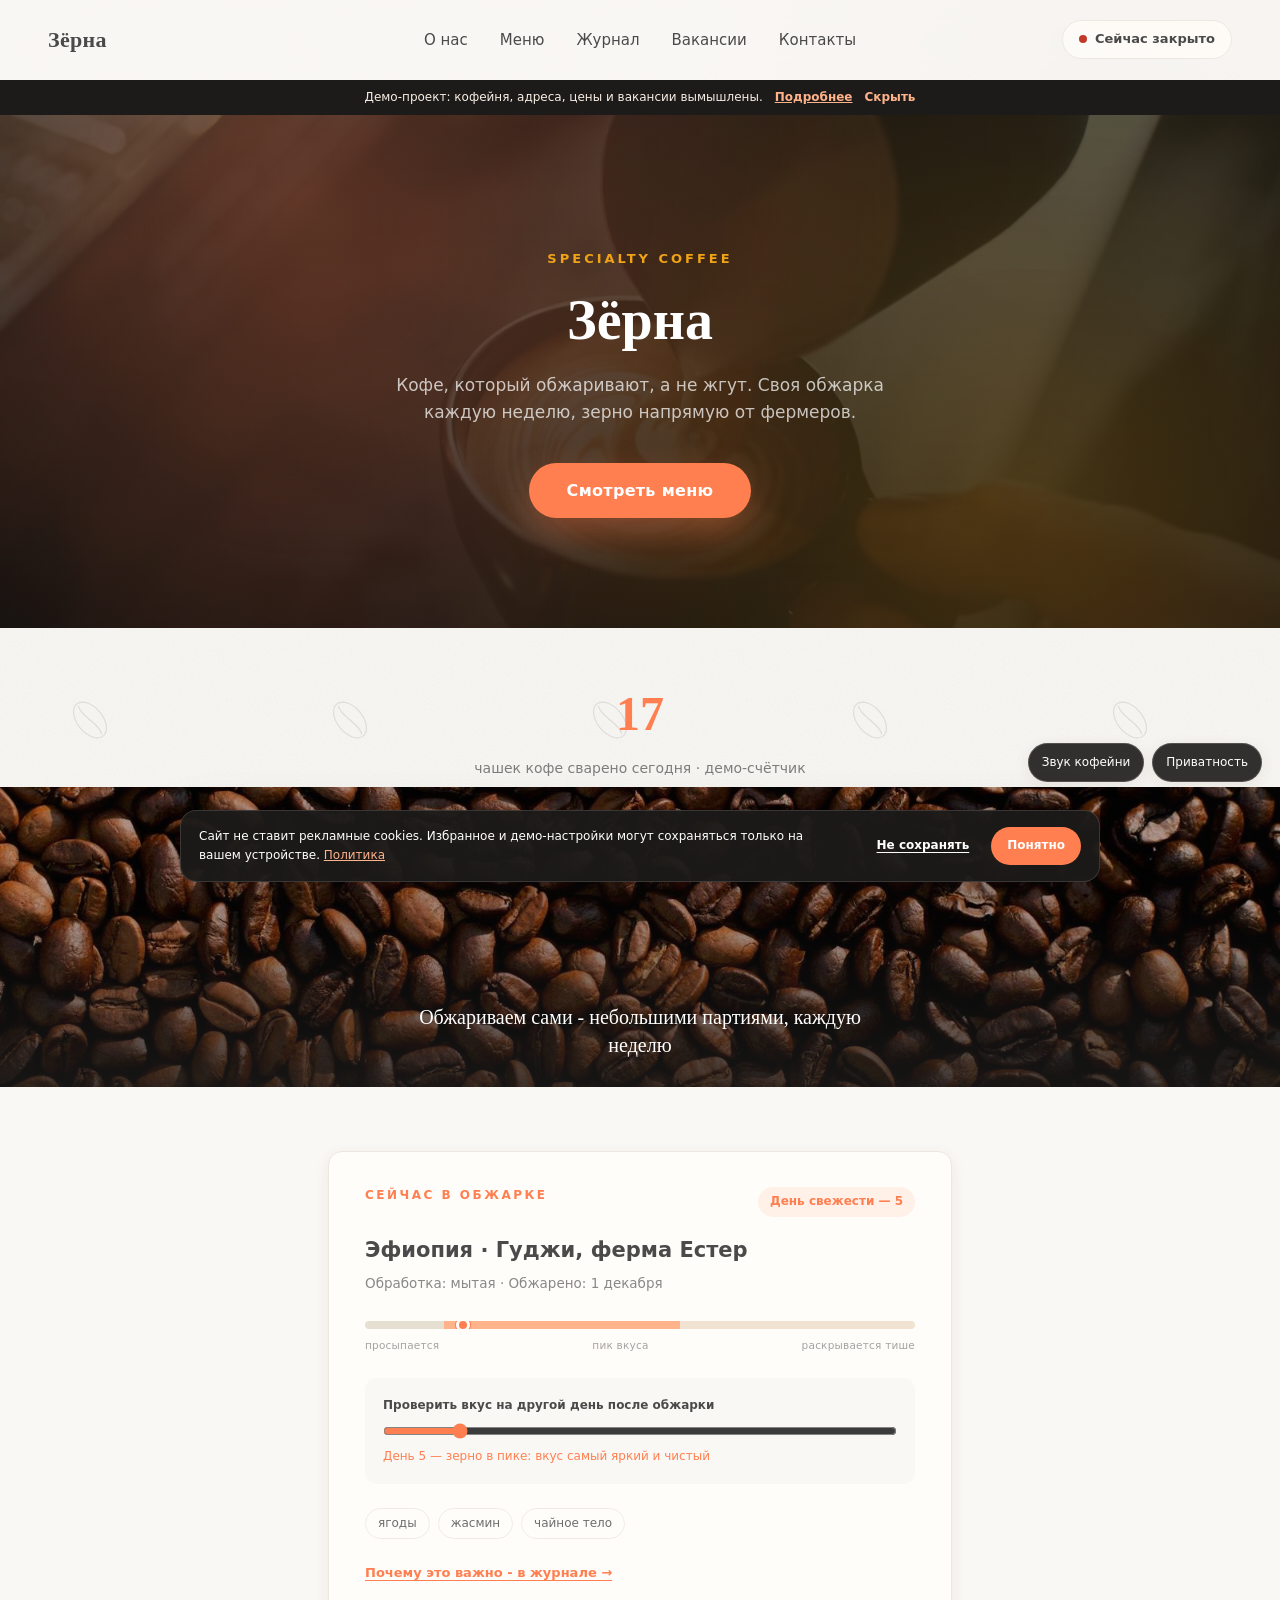
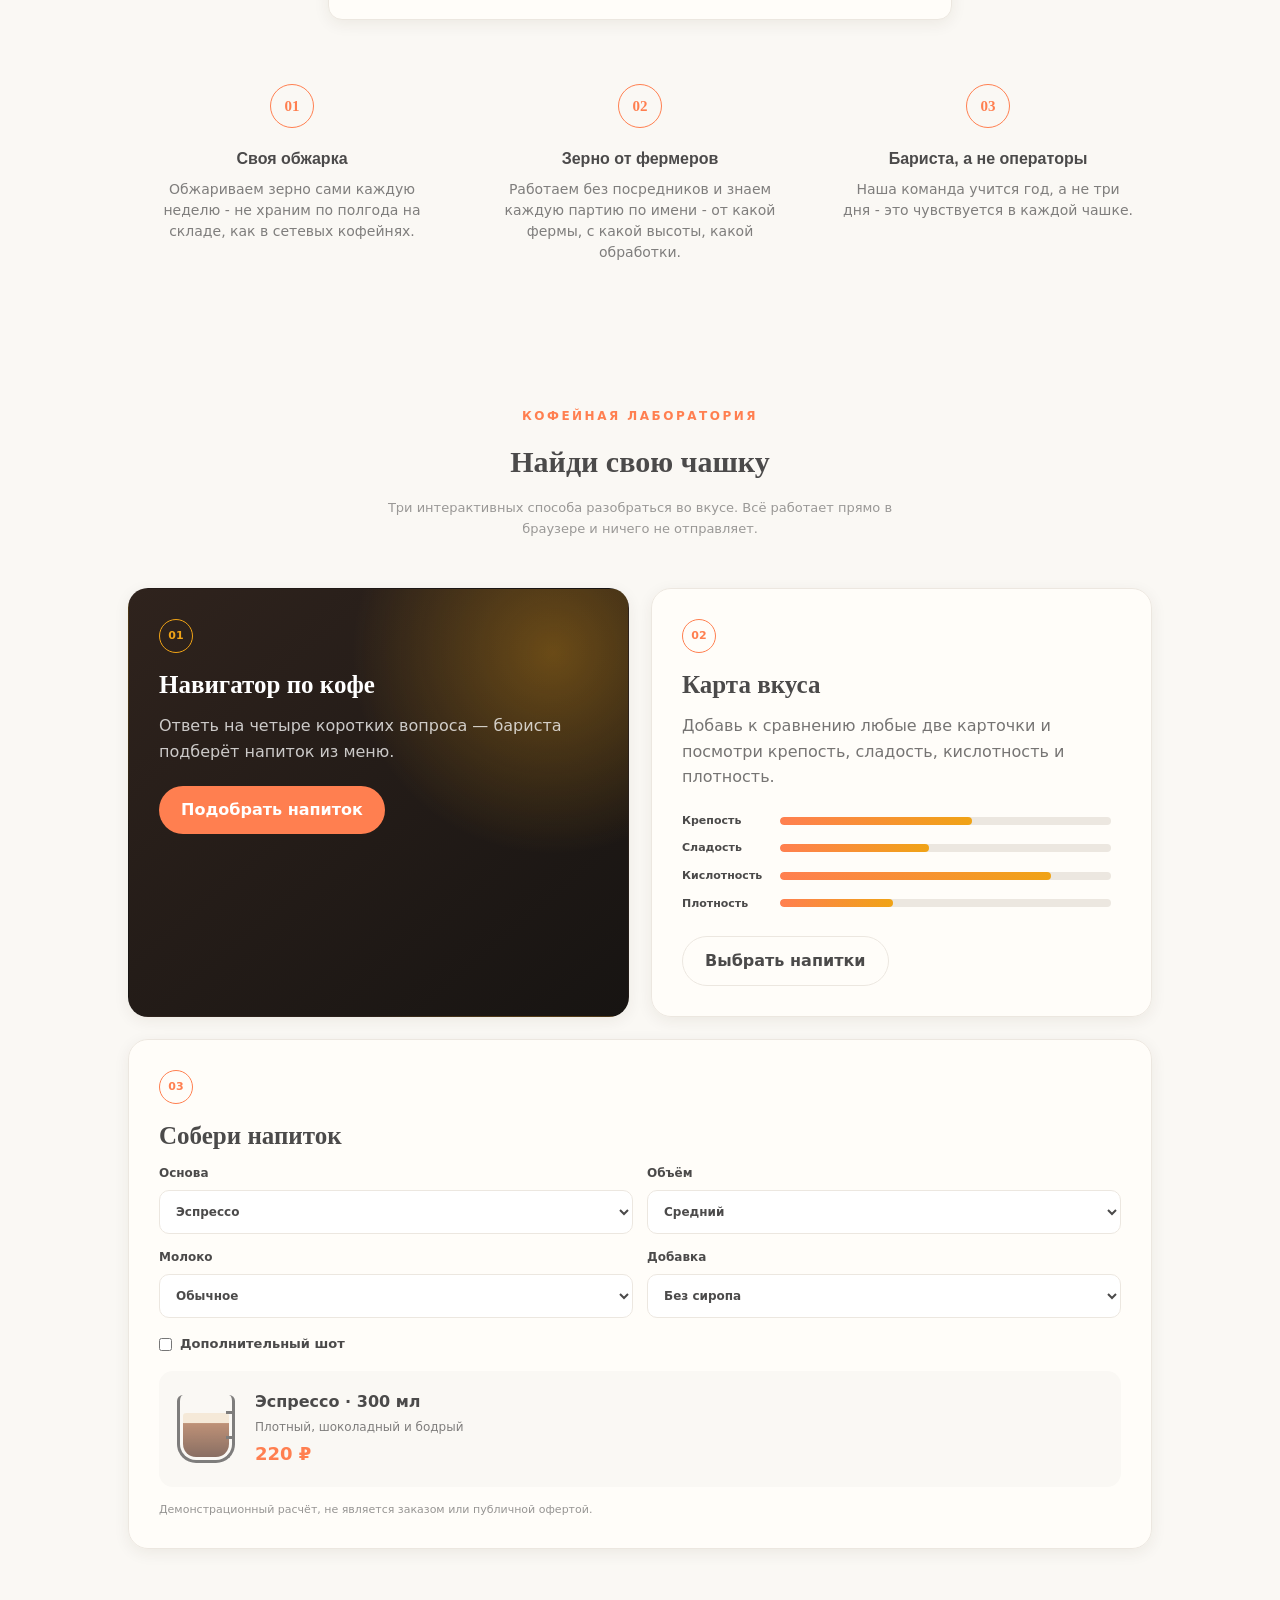
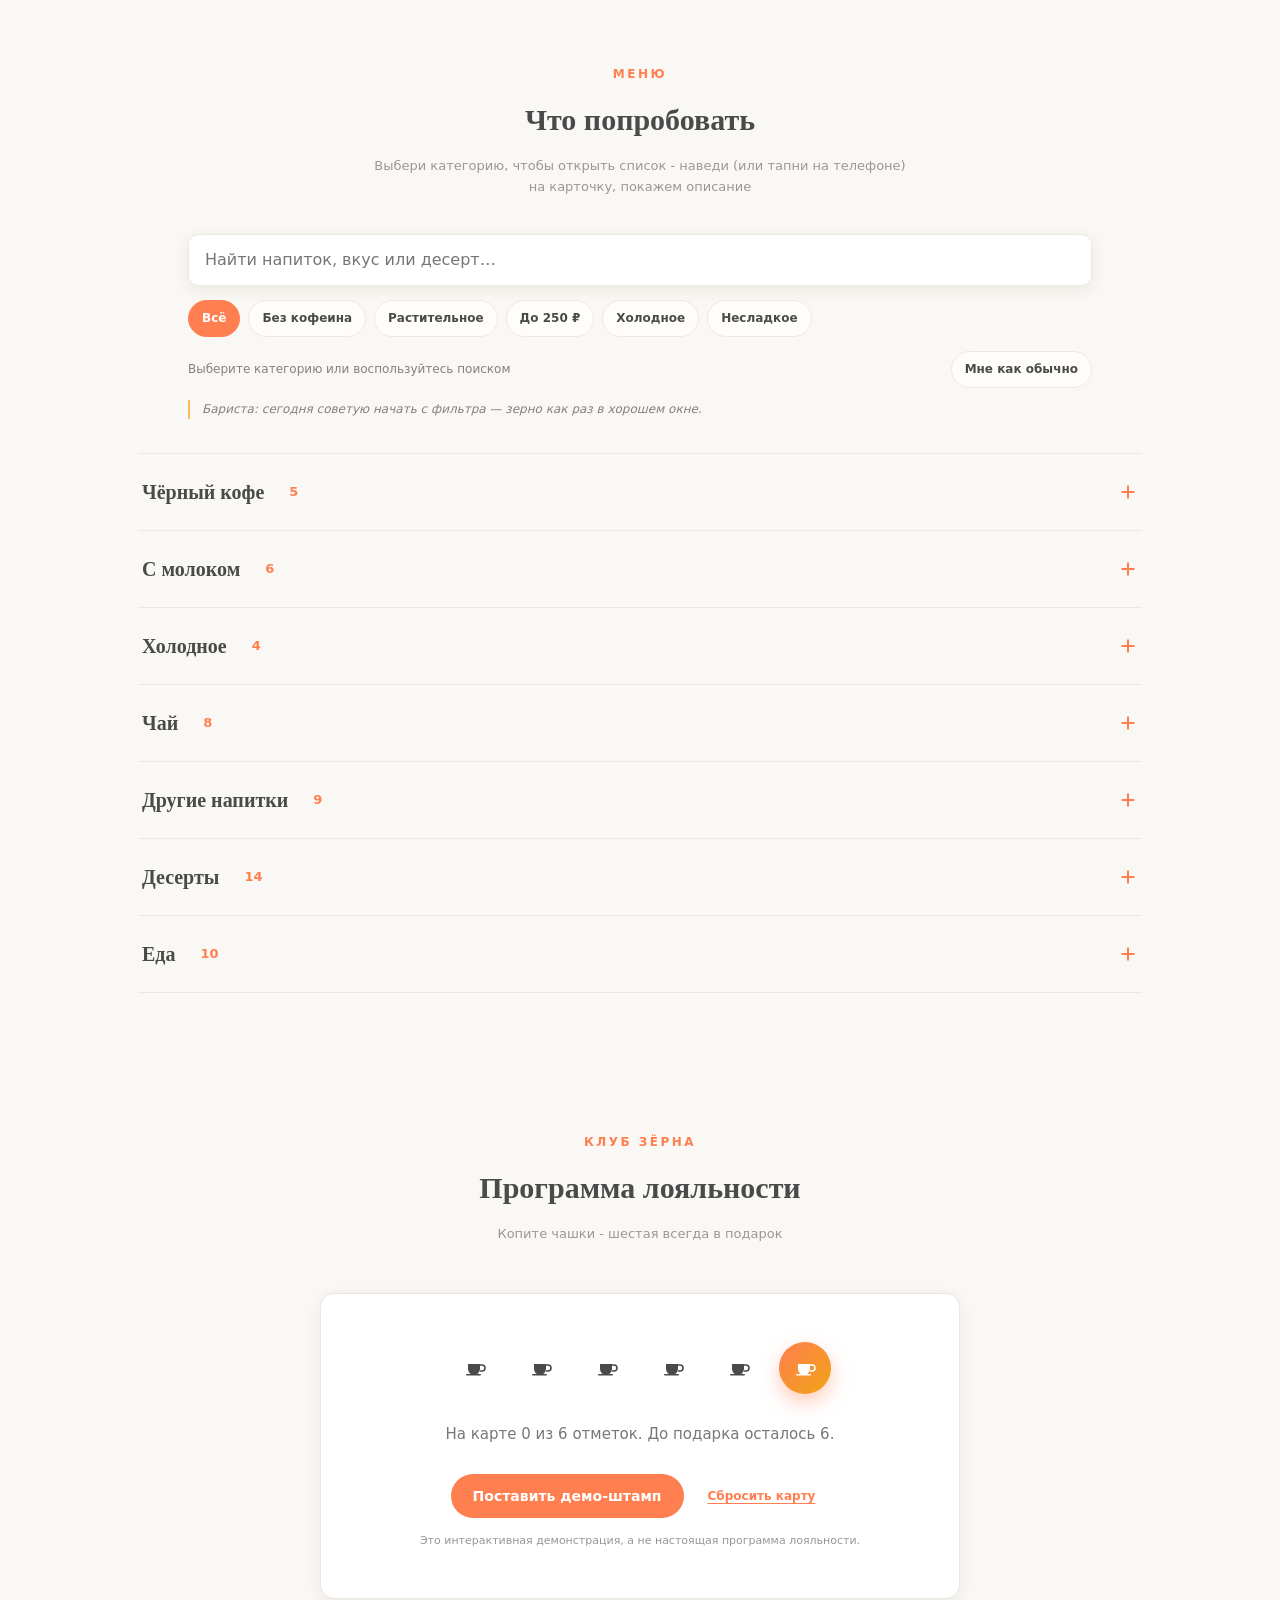
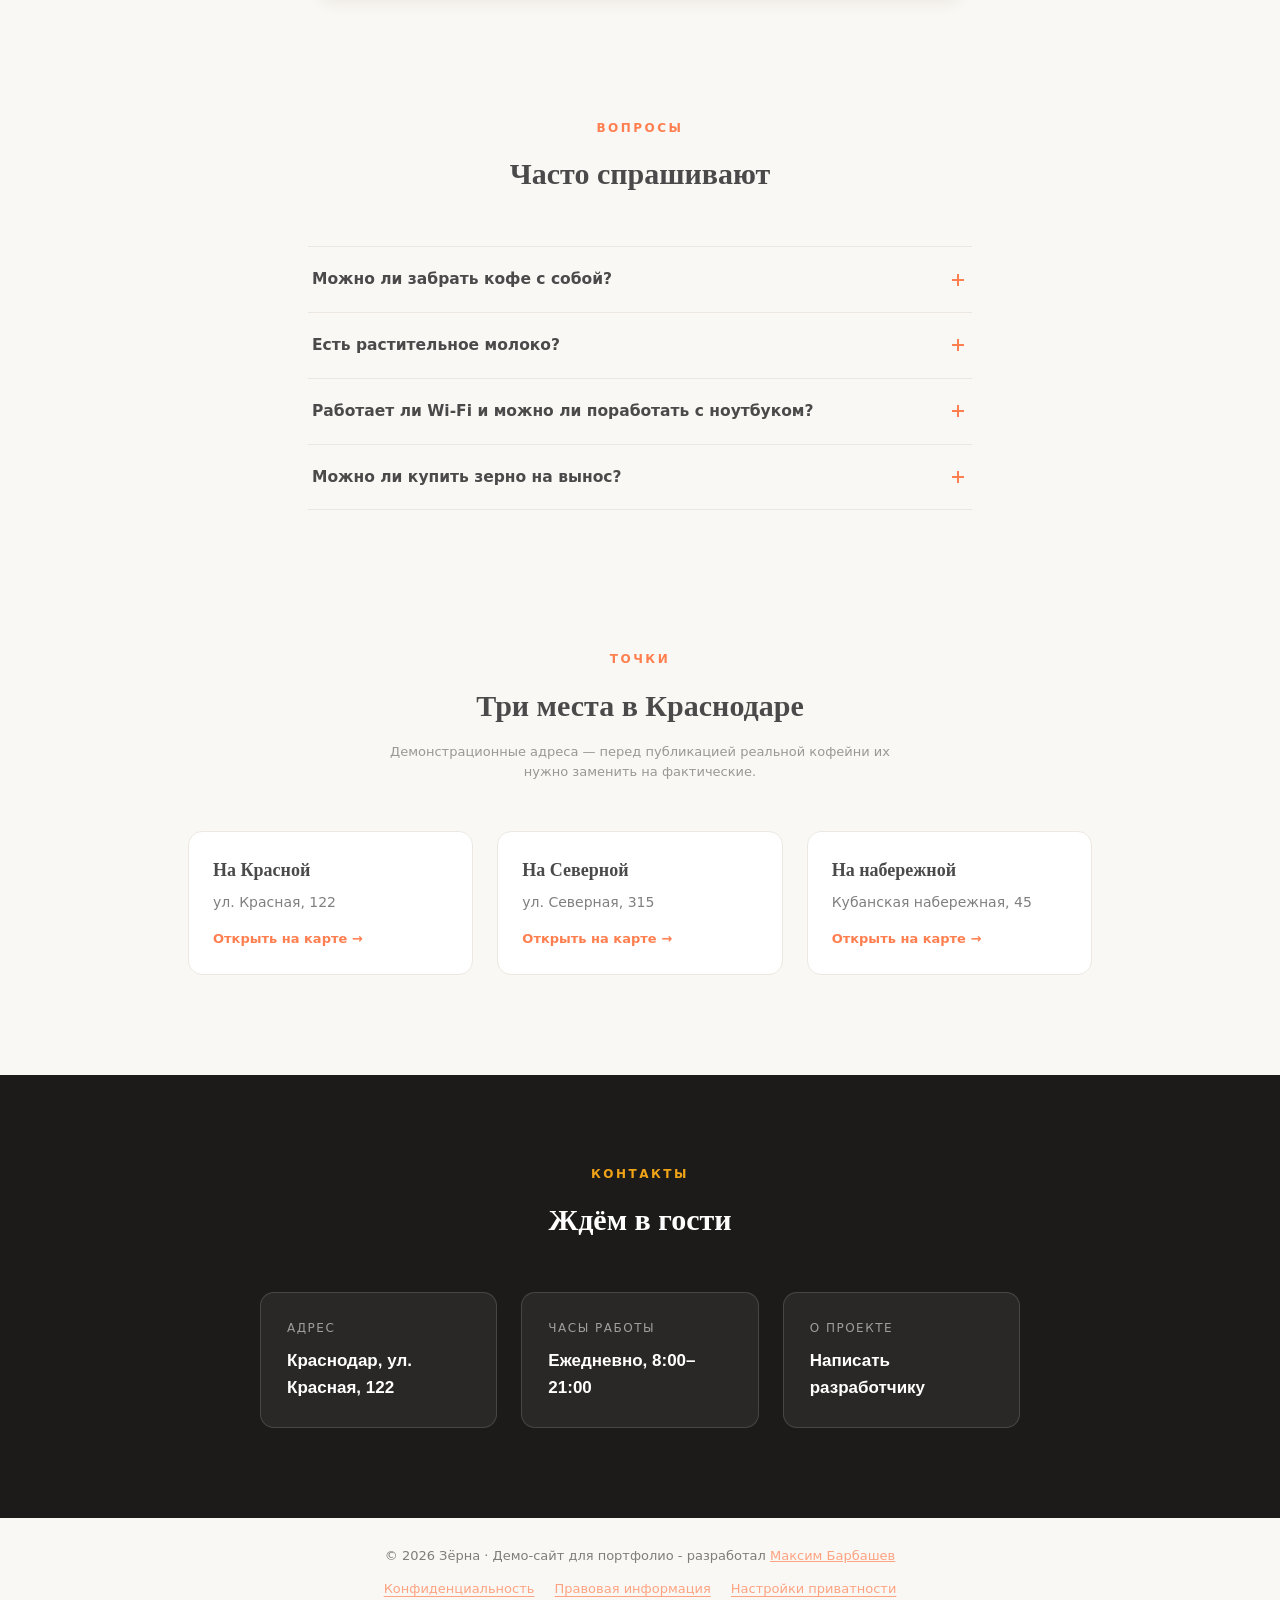
==== commit 1d974fd0: "feat: expand coffee demo and harden privacy" ====
--- a/index.html
+++ b/index.html
@@ -3,10 +3,17 @@
 <head>
   <meta charset="UTF-8">
   <meta name="viewport" content="width=device-width, initial-scale=1.0">
+  <meta http-equiv="Content-Security-Policy" content="default-src 'self'; base-uri 'self'; object-src 'none'; frame-src 'none'; worker-src 'none'; form-action 'none'; img-src 'self' data:; media-src 'self'; font-src 'self'; style-src 'self' 'unsafe-inline'; script-src 'self'; connect-src 'none'; trusted-types 'none'; require-trusted-types-for 'script'">
+  <meta name="referrer" content="no-referrer">
+  <meta name="color-scheme" content="light">
   <title>Зёрна - спешелти-кофейня</title>
   <meta name="description" content="Зёрна - кофейня со своей обжаркой. Портфолио-демо сайта.">
+  <link rel="canonical" href="https://arinaexe.github.io/zerna-coffee-demo/index.html">
+  <meta property="og:locale" content="ru_RU"><meta property="og:type" content="website">
+  <meta property="og:title" content="Зёрна — спешелти-кофе · демо-проект"><meta property="og:description" content="Интерактивный демо-сайт кофейни: меню, вкусовой навигатор и кофейная лаборатория."><meta property="og:url" content="https://arinaexe.github.io/zerna-coffee-demo/index.html"><meta property="og:image" content="https://arinaexe.github.io/zerna-coffee-demo/images/og.png">
+  <meta name="twitter:card" content="summary_large_image"><meta name="twitter:title" content="Зёрна — спешелти-кофе · демо-проект"><meta name="twitter:description" content="Интерактивный демо-сайт кофейни."><meta name="twitter:image" content="https://arinaexe.github.io/zerna-coffee-demo/images/og.png">
   <link rel="icon" type="image/svg+xml" href="favicon.svg">
-  <link rel="stylesheet" href="style.css?v=1785144082">
+  <link rel="stylesheet" href="style.css?v=20260826">
 </head>
 <body>
 
@@ -56,12 +63,14 @@
         <li><a href="#contacts">Контакты</a></li>
       </ul>
     </nav>
-    <div class="status-badge" id="statusBadge">
+    <button class="status-badge" id="statusBadge" type="button" aria-describedby="statusDetails">
       <span class="status-dot"></span>
       <span class="status-text">Открыто сейчас</span>
-    </div>
+    </button>
+    <span class="status-details" id="statusDetails" role="status" aria-live="polite"></span>
   </header>
 
+  <main id="main-content">
   <section class="hero">
     <div class="parallax-wrap">
       <img class="parallax-img hero-poster" src="video/hero-pour-poster.jpg" alt="" />
@@ -76,10 +85,10 @@
     </div>
     <div class="hero-scrim"></div>
     <div class="hero-content">
-      <span class="hero-eyebrow" data-content="hero.eyebrow">Specialty coffee</span>
-      <h1 data-content="hero.title">Зёрна</h1>
-      <p data-content="hero.description">Кофе, который обжаривают, а не жгут. Своя обжарка каждую неделю, зерно напрямую от фермеров.</p>
-      <a href="#menu" class="hero-cta" data-content="hero.cta">Смотреть меню</a>
+      <span class="hero-eyebrow">Specialty coffee</span>
+      <h1>Зёрна</h1>
+      <p>Кофе, который обжаривают, а не жгут. Своя обжарка каждую неделю, зерно напрямую от фермеров.</p>
+      <a href="#menu" class="hero-cta">Смотреть меню</a>
     </div>
   </section>
 
@@ -101,8 +110,8 @@
         <span class="section-eyebrow">Сейчас в обжарке</span>
         <span class="batch-day" id="batchDay">День свежести</span>
       </div>
-      <h3 class="batch-origin" data-content="roast.origin">Эфиопия · Гуджи, ферма Естер</h3>
-      <p class="batch-meta" data-content="roast.meta">Обработка: мытая · Обжарено: <span id="batchDate">…</span></p>
+      <h3 class="batch-origin">Эфиопия · Гуджи, ферма Естер</h3>
+      <p class="batch-meta">Обработка: мытая · Обжарено: <span id="batchDate">…</span></p>
       <div class="batch-gauge">
         <div class="batch-gauge-track">
           <span class="batch-zone zone-wake"></span>
@@ -110,13 +119,18 @@
           <span class="batch-zone zone-fade"></span>
           <span class="batch-marker" id="batchMarker"></span>
         </div>
-        <div class="batch-gauge-labels">
+      <div class="batch-gauge-labels">
           <span>просыпается</span>
           <span>пик вкуса</span>
           <span>раскрывается тише</span>
         </div>
       </div>
-      <div class="flavor-tags" data-content="roast.tags">
+      <div class="freshness-control">
+        <label for="freshnessRange">Проверить вкус на другой день после обжарки</label>
+        <input id="freshnessRange" type="range" min="1" max="30" value="5" step="1">
+        <output id="freshnessSummary" for="freshnessRange">День 5 — зерно входит в пик вкуса</output>
+      </div>
+      <div class="flavor-tags">
         <span>ягоды</span>
         <span>жасмин</span>
         <span>чайное тело</span>
@@ -143,11 +157,97 @@
     </div>
   </section>
 
+  <section class="coffee-lab reveal" id="coffee-lab">
+    <div class="section-heading">
+      <span class="section-eyebrow">Кофейная лаборатория</span>
+      <h2>Найди свою чашку</h2>
+      <p class="section-hint">Три интерактивных способа разобраться во вкусе. Всё работает прямо в браузере и ничего не отправляет.</p>
+    </div>
+    <div class="lab-grid">
+      <article class="lab-card lab-card-featured">
+        <span class="lab-index">01</span>
+        <h3>Навигатор по кофе</h3>
+        <p>Ответь на четыре коротких вопроса — бариста подберёт напиток из меню.</p>
+        <button class="lab-button" id="openQuiz" type="button">Подобрать напиток</button>
+      </article>
+      <article class="lab-card">
+        <span class="lab-index">02</span>
+        <h3>Карта вкуса</h3>
+        <p>Добавь к сравнению любые две карточки и посмотри крепость, сладость, кислотность и плотность.</p>
+        <div class="taste-mini" id="tasteMapPreview" aria-label="Пример вкусового профиля фильтр-кофе">
+          <span><b>Крепость</b><i style="--score: 58%"></i></span>
+          <span><b>Сладость</b><i style="--score: 45%"></i></span>
+          <span><b>Кислотность</b><i style="--score: 82%"></i></span>
+          <span><b>Плотность</b><i style="--score: 34%"></i></span>
+        </div>
+        <button class="lab-button lab-button-secondary" id="openCompareGuide" type="button">Выбрать напитки</button>
+      </article>
+      <article class="lab-card drink-builder" id="drinkBuilder">
+        <span class="lab-index">03</span>
+        <h3>Собери напиток</h3>
+        <div class="builder-grid">
+          <label>Основа
+            <select id="builderBase">
+              <option value="espresso">Эспрессо</option>
+              <option value="cappuccino">Капучино</option>
+              <option value="latte">Латте</option>
+              <option value="filter">Фильтр V60</option>
+            </select>
+          </label>
+          <label>Объём
+            <select id="builderSize">
+              <option value="small">Маленький</option>
+              <option value="medium" selected>Средний</option>
+              <option value="large">Большой</option>
+            </select>
+          </label>
+          <label>Молоко
+            <select id="builderMilk">
+              <option value="regular">Обычное</option>
+              <option value="oat">Овсяное</option>
+              <option value="almond">Миндальное</option>
+              <option value="none">Без молока</option>
+            </select>
+          </label>
+          <label>Добавка
+            <select id="builderSyrup">
+              <option value="none">Без сиропа</option>
+              <option value="vanilla">Ваниль</option>
+              <option value="caramel">Карамель</option>
+            </select>
+          </label>
+        </div>
+        <label class="builder-check"><input id="builderExtra" type="checkbox"> Дополнительный шот</label>
+        <div class="builder-result" aria-live="polite">
+          <span class="builder-cup" aria-hidden="true"><i id="builderFill"></i></span>
+          <div><strong id="builderName">Капучино · 300 мл</strong><span id="builderTaste">Сбалансированный и сливочный</span><b id="builderPrice">290 ₽</b></div>
+        </div>
+        <p class="demo-caption">Демонстрационный расчёт, не является заказом или публичной офертой.</p>
+      </article>
+    </div>
+  </section>
+
   <section class="catalog-section" id="menu">
     <div class="section-heading reveal">
       <span class="section-eyebrow">Меню</span>
       <h2>Что попробовать</h2>
       <p class="section-hint">Выбери категорию, чтобы открыть список - наведи (или тапни на телефоне) на карточку, покажем описание</p>
+    </div>
+    <div class="menu-tools" aria-label="Поиск и фильтры меню">
+      <label class="menu-search"><span class="sr-only">Найти напиток или блюдо</span><input id="menuSearch" type="search" placeholder="Найти напиток, вкус или десерт…" autocomplete="off" maxlength="60"></label>
+      <div class="filter-chips" id="menuFilters" aria-label="Быстрые фильтры">
+        <button type="button" class="filter-chip active" data-filter="all" aria-pressed="true">Всё</button>
+        <button type="button" class="filter-chip" data-filter="decaf" aria-pressed="false">Без кофеина</button>
+        <button type="button" class="filter-chip" data-filter="plant" aria-pressed="false">Растительное</button>
+        <button type="button" class="filter-chip" data-filter="budget" aria-pressed="false">До 250 ₽</button>
+        <button type="button" class="filter-chip" data-filter="cold" aria-pressed="false">Холодное</button>
+        <button type="button" class="filter-chip" data-filter="savory" aria-pressed="false">Несладкое</button>
+      </div>
+      <div class="menu-tool-row">
+        <p id="menuResultCount" role="status" aria-live="polite">Выберите категорию или воспользуйтесь поиском</p>
+        <button type="button" class="usual-button" id="usualButton">Мне как обычно</button>
+      </div>
+      <p class="barista-phrase" id="baristaPhrase" aria-live="polite">Бариста: сегодня советую начать с фильтра — зерно как раз в хорошем окне.</p>
     </div>
     <div class="menu-categories">
       <div class="menu-cat-item" data-cat="black">
@@ -775,8 +875,12 @@
           <svg viewBox="0 0 24 24"><path d="M4 8h13v5a6 6 0 0 1-12 0V8z"/><path d="M17 9h2a3 3 0 0 1 0 6h-2" fill="none" stroke="currentColor" stroke-width="1.6"/><rect x="3" y="18" width="15" height="1.6" rx="0.8"/></svg>
         </span>
       </div>
-      <p class="loyalty-note">Пять чашек куплено - шестая бесплатно. Штамп ставим на карту при каждой покупке, срока годности у него нет.</p>
-      <a class="loyalty-cta" href="https://t.me/mercy_exe" target="_blank" rel="noopener">Получить карту →</a>
+      <p class="loyalty-note" id="loyaltyMessage">Пять чашек куплено - шестая бесплатно. Попробуйте демо-карту: отметки сохраняются только на этом устройстве.</p>
+      <div class="loyalty-actions">
+        <button class="loyalty-cta" id="addStamp" type="button">Поставить демо-штамп</button>
+        <button class="text-button" id="resetStamps" type="button">Сбросить карту</button>
+      </div>
+      <p class="demo-caption">Это интерактивная демонстрация, а не настоящая программа лояльности.</p>
     </div>
   </section>
 
@@ -821,19 +925,20 @@
     <div class="section-heading">
       <span class="section-eyebrow">Точки</span>
       <h2>Три места в Краснодаре</h2>
+      <p class="section-hint">Демонстрационные адреса — перед публикацией реальной кофейни их нужно заменить на фактические.</p>
     </div>
     <div class="locations-grid">
-      <a class="location-card" href="https://yandex.ru/maps/?text=Краснодар, ул. Красная, 122" target="_blank" rel="noopener">
+      <a class="location-card" href="https://yandex.ru/maps/?text=Краснодар, ул. Красная, 122" target="_blank" rel="noopener noreferrer">
         <span class="location-name">На Красной</span>
         <span class="location-address">ул. Красная, 122</span>
         <span class="location-link">Открыть на карте →</span>
       </a>
-      <a class="location-card" href="https://yandex.ru/maps/?text=Краснодар, ул. Северная, 315" target="_blank" rel="noopener">
+      <a class="location-card" href="https://yandex.ru/maps/?text=Краснодар, ул. Северная, 315" target="_blank" rel="noopener noreferrer">
         <span class="location-name">На Северной</span>
         <span class="location-address">ул. Северная, 315</span>
         <span class="location-link">Открыть на карте →</span>
       </a>
-      <a class="location-card" href="https://yandex.ru/maps/?text=Краснодар, Кубанская набережная, 45" target="_blank" rel="noopener">
+      <a class="location-card" href="https://yandex.ru/maps/?text=Краснодар, Кубанская набережная, 45" target="_blank" rel="noopener noreferrer">
         <span class="location-name">На набережной</span>
         <span class="location-address">Кубанская набережная, 45</span>
         <span class="location-link">Открыть на карте →</span>
@@ -847,26 +952,53 @@
       <h2>Ждём в гости</h2>
     </div>
     <div class="contacts-grid">
-      <a class="contact-card" href="#">
+      <a class="contact-card" href="https://yandex.ru/maps/?text=Краснодар, ул. Красная, 122" target="_blank" rel="noopener noreferrer">
         <span class="contact-label">Адрес</span>
-        <span class="contact-value" data-content="contacts.address">Малая Дмитровка, 12</span>
+        <span class="contact-value">Краснодар, ул. Красная, 122</span>
       </a>
-      <a class="contact-card" href="#">
+      <div class="contact-card">
         <span class="contact-label">Часы работы</span>
-        <span class="contact-value" data-content="contacts.hours">Ежедневно, 8:00–21:00</span>
+        <span class="contact-value">Ежедневно, 8:00–21:00</span>
+      </div>
+      <a class="contact-card" href="https://t.me/mercy_exe" target="_blank" rel="noopener noreferrer">
+        <span class="contact-label">О проекте</span>
+        <span class="contact-value">Написать разработчику</span>
       </a>
-      <a class="contact-card" href="#" data-contact-link="telegram">
-        <span class="contact-label">Telegram</span>
-        <span class="contact-value" data-content="contacts.telegram">@zyorna_coffee</span>
-      </a>
     </div>
   </section>
 
+  </main>
+
   <footer class="footer">
-    <p>© 2026 Зёрна · Демо-сайт для портфолио - разработал <a href="https://t.me/mercy_exe" target="_blank" rel="noopener">Максим Барбашев</a></p>
+    <p>© 2026 Зёрна · Демо-сайт для портфолио - разработал <a href="https://t.me/mercy_exe" target="_blank" rel="noopener noreferrer">Максим Барбашев</a></p>
   </footer>
 
-  <script src="site-content.js"></script>
-  <script src="common.js?v=1785144082"></script>
+  <dialog class="app-dialog" id="quizDialog" aria-labelledby="quizTitle">
+    <div class="dialog-head"><div><span class="section-eyebrow">Бариста рядом</span><h2 id="quizTitle">Какой кофе вам подойдёт?</h2></div><button type="button" class="dialog-close" data-dialog-close aria-label="Закрыть">×</button></div>
+    <div class="quiz-grid">
+      <label>Какой характер хочется?
+        <select id="quizStrength"><option value="soft">Мягкий</option><option value="balanced">Сбалансированный</option><option value="strong">Крепкий</option></select>
+      </label>
+      <label>Что насчёт молока?
+        <select id="quizMilk"><option value="yes">С молоком</option><option value="no">Без молока</option><option value="any">Неважно</option></select>
+      </label>
+      <label>Какой вкус ближе?
+        <select id="quizFlavor"><option value="sweet">Шоколад и карамель</option><option value="fruity">Ягоды и цитрус</option><option value="neutral">Спокойный и ровный</option></select>
+      </label>
+      <label>Температура
+        <select id="quizTemp"><option value="hot">Горячий</option><option value="cold">Холодный</option><option value="any">Неважно</option></select>
+      </label>
+    </div>
+    <button class="lab-button" id="runQuiz" type="button">Получить рекомендацию</button>
+    <div class="quiz-result" id="quizResult" aria-live="polite"></div>
+  </dialog>
+
+  <dialog class="app-dialog compare-dialog" id="compareDialog" aria-labelledby="compareTitle">
+    <div class="dialog-head"><div><span class="section-eyebrow">Карта вкуса</span><h2 id="compareTitle">Сравнение напитков</h2></div><button type="button" class="dialog-close" data-dialog-close aria-label="Закрыть">×</button></div>
+    <div id="compareContent"></div>
+  </dialog>
+
+  <script src="common.js?v=20260826"></script>
+  <script src="experience.js?v=20260826"></script>
 </body>
 </html>
--- a/style.css
+++ b/style.css
@@ -1,5 +1,3 @@
-@import url('https://fonts.googleapis.com/css2?family=Playfair+Display:wght@600;700&family=Manrope:wght@400;500;600;700;800&display=swap');
-
 :root {
   --color-primary: #4b4a4a;
   --color-accent: #FF7F50;
@@ -26,7 +24,7 @@
 }
 
 body {
-  font-family: 'Manrope', system-ui, sans-serif;
+  font-family: Inter, ui-sans-serif, system-ui, -apple-system, BlinkMacSystemFont, "Segoe UI", sans-serif;
   color: var(--color-primary);
   background-color: var(--color-bg);
   background-image: url("data:image/svg+xml,%3Csvg xmlns='http://www.w3.org/2000/svg' width='260' height='260'%3E%3Cfilter id='n'%3E%3CfeTurbulence type='fractalNoise' baseFrequency='0.9' numOctaves='2' stitchTiles='stitch'/%3E%3CfeColorMatrix type='matrix' values='0 0 0 0 0 0 0 0 0 0 0 0 0 0 0 0 0 0 0.035 0'/%3E%3C/filter%3E%3Crect width='100%25' height='100%25' filter='url(%23n)'/%3E%3Cg fill='none' stroke='%234b4a4a' stroke-width='1.3' stroke-linecap='round' opacity='0.14'%3E%3Cg transform='translate(40 50) rotate(-18)'%3E%3Cellipse cx='0' cy='0' rx='14' ry='23'/%3E%3Cpath d='M0,-20 C-6,-9 6,9 0,20'/%3E%3C/g%3E%3Cg transform='translate(190 90) rotate(28) scale(0.75)'%3E%3Cellipse cx='0' cy='0' rx='14' ry='23'/%3E%3Cpath d='M0,-20 C-6,-9 6,9 0,20'/%3E%3C/g%3E%3Cg transform='translate(90 200) rotate(-40) scale(0.9)'%3E%3Cellipse cx='0' cy='0' rx='14' ry='23'/%3E%3Cpath d='M0,-20 C-6,-9 6,9 0,20'/%3E%3C/g%3E%3C/g%3E%3C/svg%3E");
@@ -45,7 +43,7 @@
 }
 
 h1, h2, .logo {
-  font-family: 'Playfair Display', serif;
+  font-family: Georgia, "Times New Roman", serif;
 }
 
 /* ---------- шапка ---------- */
@@ -1603,3 +1601,1056 @@
     padding-right: 20px;
   }
 }
+
+/* ---------- интерактивный слой и безопасность интерфейса ---------- */
+
+button,
+input,
+select {
+  font: inherit;
+}
+
+button,
+a,
+input,
+select {
+  -webkit-tap-highlight-color: transparent;
+}
+
+:focus-visible {
+  outline: 3px solid rgba(255, 127, 80, 0.48);
+  outline-offset: 3px;
+}
+
+.sr-only {
+  position: absolute;
+  width: 1px;
+  height: 1px;
+  padding: 0;
+  margin: -1px;
+  overflow: hidden;
+  clip: rect(0, 0, 0, 0);
+  white-space: nowrap;
+  border: 0;
+}
+
+.skip-link {
+  position: fixed;
+  top: 8px;
+  left: 8px;
+  z-index: 1000;
+  padding: 10px 16px;
+  border-radius: 10px;
+  color: #fff;
+  background: var(--color-dark);
+  text-decoration: none;
+  transform: translateY(-150%);
+  transition: transform 0.2s ease;
+}
+
+.skip-link:focus {
+  transform: translateY(0);
+}
+
+.header {
+  position: sticky;
+}
+
+.mobile-menu-button {
+  display: none;
+  justify-self: center;
+  border: 1px solid var(--color-border);
+  border-radius: 999px;
+  padding: 8px 14px;
+  color: var(--color-primary);
+  background: var(--color-card);
+  cursor: pointer;
+  font-weight: 700;
+}
+
+.status-badge {
+  border: 1px solid var(--color-border);
+  color: var(--color-primary);
+  background: rgba(255, 253, 249, 0.82);
+  cursor: pointer;
+}
+
+.status-details {
+  position: absolute;
+  right: 48px;
+  top: calc(100% - 10px);
+  z-index: 120;
+  display: none;
+  padding: 8px 12px;
+  border: 1px solid var(--color-border);
+  border-radius: 9px;
+  background: var(--color-card);
+  box-shadow: var(--shadow-soft);
+  font-size: 12px;
+  white-space: nowrap;
+}
+
+.status-details.visible {
+  display: block;
+}
+
+.time-morning {
+  --ambient-glow: rgba(240, 163, 22, 0.12);
+}
+
+.time-day {
+  --ambient-glow: rgba(255, 127, 80, 0.07);
+}
+
+.time-evening,
+.time-night {
+  --ambient-glow: rgba(82, 58, 104, 0.1);
+}
+
+body::after {
+  content: '';
+  position: fixed;
+  inset: 0;
+  z-index: -1;
+  pointer-events: none;
+  background: radial-gradient(circle at 88% 12%, var(--ambient-glow, transparent), transparent 32%);
+}
+
+.demo-notice {
+  display: flex;
+  align-items: center;
+  justify-content: center;
+  gap: 12px;
+  padding: 8px 20px;
+  color: #f9eee4;
+  background: var(--color-dark);
+  font-size: 12px;
+  text-align: center;
+}
+
+.demo-notice a,
+.demo-notice button {
+  color: #ffb38a;
+  background: none;
+  border: 0;
+  font-weight: 700;
+  cursor: pointer;
+}
+
+.floating-controls {
+  position: fixed;
+  right: 18px;
+  bottom: 18px;
+  z-index: 180;
+  display: flex;
+  gap: 8px;
+}
+
+body:has(.privacy-banner) .floating-controls {
+  bottom: 118px;
+}
+
+.floating-control {
+  border: 1px solid rgba(255, 255, 255, 0.16);
+  border-radius: 999px;
+  padding: 9px 13px;
+  color: #fff;
+  background: rgba(28, 27, 26, 0.9);
+  box-shadow: var(--shadow-soft);
+  cursor: pointer;
+  font-size: 12px;
+  backdrop-filter: blur(8px);
+}
+
+.floating-control[aria-pressed="true"] {
+  color: var(--color-dark);
+  background: var(--color-secondary);
+}
+
+.freshness-control {
+  display: grid;
+  gap: 8px;
+  margin-top: 24px;
+  padding: 18px;
+  border-radius: 12px;
+  background: var(--color-bg);
+}
+
+.freshness-control label {
+  font-size: 12px;
+  font-weight: 700;
+}
+
+.freshness-control input {
+  width: 100%;
+  accent-color: var(--color-accent);
+}
+
+.freshness-control output {
+  color: var(--color-accent);
+  font-size: 12px;
+}
+
+.coffee-lab {
+  max-width: 1120px;
+  margin: 0 auto;
+  padding: 96px 48px 76px;
+}
+
+.lab-grid {
+  display: grid;
+  grid-template-columns: repeat(2, minmax(0, 1fr));
+  gap: 22px;
+}
+
+.lab-card {
+  position: relative;
+  overflow: hidden;
+  padding: 30px;
+  border: 1px solid var(--color-border);
+  border-radius: 20px;
+  background: rgba(255, 253, 249, 0.92);
+  box-shadow: var(--shadow-soft);
+}
+
+.lab-card-featured {
+  color: #fff;
+  border-color: transparent;
+  background:
+    radial-gradient(circle at 85% 15%, rgba(240, 163, 22, 0.35), transparent 36%),
+    linear-gradient(140deg, #2f231d, #171412);
+}
+
+.lab-card h3 {
+  margin: 12px 0 8px;
+  font-family: Georgia, "Times New Roman", serif;
+  font-size: 25px;
+}
+
+.lab-card > p {
+  max-width: 520px;
+  margin-bottom: 22px;
+  opacity: 0.76;
+}
+
+.lab-index {
+  display: inline-grid;
+  place-items: center;
+  width: 34px;
+  height: 34px;
+  border: 1px solid currentColor;
+  border-radius: 50%;
+  color: var(--color-accent);
+  font-size: 11px;
+  font-weight: 800;
+}
+
+.lab-card-featured .lab-index {
+  color: var(--color-secondary);
+}
+
+.lab-button,
+.loyalty-cta {
+  display: inline-flex;
+  align-items: center;
+  justify-content: center;
+  min-height: 44px;
+  padding: 11px 22px;
+  border: 0;
+  border-radius: 999px;
+  color: #fff;
+  background: var(--color-accent);
+  text-decoration: none;
+  cursor: pointer;
+  font-weight: 700;
+  transition: transform 0.2s ease, box-shadow 0.2s ease, background 0.2s ease;
+}
+
+.lab-button:hover,
+.loyalty-cta:hover {
+  transform: translateY(-2px);
+  box-shadow: 0 10px 26px rgba(255, 127, 80, 0.26);
+}
+
+.lab-button-secondary {
+  color: var(--color-primary);
+  border: 1px solid var(--color-border);
+  background: transparent;
+}
+
+.taste-mini {
+  display: grid;
+  gap: 10px;
+  margin: 20px 0 24px;
+}
+
+.taste-mini span,
+.profile-row {
+  display: grid;
+  grid-template-columns: 88px 1fr auto;
+  align-items: center;
+  gap: 10px;
+  font-size: 11px;
+}
+
+.taste-mini b,
+.profile-row span {
+  font-weight: 700;
+}
+
+.taste-mini i,
+.profile-row i {
+  position: relative;
+  display: block;
+  height: 8px;
+  overflow: hidden;
+  border-radius: 999px;
+  background: var(--color-border);
+}
+
+.taste-mini i::after,
+.profile-row i::after {
+  content: '';
+  position: absolute;
+  inset: 0;
+  width: var(--score);
+  border-radius: inherit;
+  background: linear-gradient(90deg, var(--color-accent), var(--color-secondary));
+}
+
+.drink-builder {
+  grid-column: 1 / -1;
+}
+
+.builder-grid,
+.quiz-grid,
+.brew-controls {
+  display: grid;
+  grid-template-columns: repeat(2, minmax(0, 1fr));
+  gap: 14px;
+}
+
+.builder-grid label,
+.quiz-grid label,
+.brew-controls label {
+  display: grid;
+  gap: 7px;
+  font-size: 12px;
+  font-weight: 700;
+}
+
+.builder-grid select,
+.quiz-grid select,
+.brew-controls select,
+.menu-search input {
+  width: 100%;
+  min-height: 44px;
+  padding: 9px 12px;
+  border: 1px solid var(--color-border);
+  border-radius: 10px;
+  color: var(--color-primary);
+  background: #fff;
+}
+
+.builder-check {
+  display: flex;
+  align-items: center;
+  gap: 8px;
+  margin: 16px 0;
+  font-size: 13px;
+  font-weight: 700;
+}
+
+.builder-check input {
+  accent-color: var(--color-accent);
+}
+
+.builder-result {
+  display: flex;
+  align-items: center;
+  gap: 20px;
+  padding: 18px;
+  border-radius: 14px;
+  background: var(--color-bg);
+}
+
+.builder-result > div {
+  display: grid;
+  gap: 3px;
+}
+
+.builder-result span {
+  font-size: 12px;
+  opacity: 0.7;
+}
+
+.builder-result b {
+  color: var(--color-accent);
+  font-size: 18px;
+}
+
+.builder-cup {
+  position: relative;
+  display: block;
+  flex: 0 0 58px;
+  width: 58px;
+  height: 68px;
+  overflow: hidden;
+  border: 3px solid var(--color-primary);
+  border-top: 0;
+  border-radius: 6px 6px 19px 19px;
+}
+
+.builder-cup::after {
+  content: '';
+  position: absolute;
+  top: 16px;
+  right: -18px;
+  width: 24px;
+  height: 28px;
+  border: 3px solid var(--color-primary);
+  border-left: 0;
+  border-radius: 0 14px 14px 0;
+}
+
+.builder-cup i {
+  position: absolute;
+  right: 3px;
+  bottom: 3px;
+  left: 3px;
+  border-radius: 3px 3px 13px 13px;
+  transition: height 0.45s var(--ease), background 0.3s ease;
+}
+
+.builder-fill-dark {
+  background: linear-gradient(#8c5235, #332018);
+}
+
+.builder-fill-milk {
+  background: linear-gradient(#f3e4cd 0 22%, #a56643 24%, #5a3526 100%);
+}
+
+.demo-caption {
+  margin-top: 14px !important;
+  margin-bottom: 0 !important;
+  font-size: 11px !important;
+  opacity: 0.58 !important;
+}
+
+.menu-tools {
+  max-width: 1000px;
+  margin: -12px auto 34px;
+  padding: 0 48px;
+}
+
+.menu-search {
+  display: block;
+}
+
+.menu-search input {
+  min-height: 50px;
+  padding: 12px 16px;
+  box-shadow: var(--shadow-soft);
+}
+
+.filter-chips {
+  display: flex;
+  flex-wrap: wrap;
+  gap: 8px;
+  margin: 14px 0;
+}
+
+.filter-chip,
+.usual-button,
+.card-action,
+.text-button {
+  border: 1px solid var(--color-border);
+  border-radius: 999px;
+  padding: 8px 13px;
+  color: var(--color-primary);
+  background: var(--color-card);
+  cursor: pointer;
+  font-size: 12px;
+  font-weight: 700;
+}
+
+.filter-chip.active,
+.card-action.active {
+  color: #fff;
+  border-color: var(--color-accent);
+  background: var(--color-accent);
+}
+
+.menu-tool-row {
+  display: flex;
+  align-items: center;
+  justify-content: space-between;
+  gap: 14px;
+  margin-top: 12px;
+}
+
+.menu-tool-row p,
+.barista-phrase {
+  font-size: 12px;
+  opacity: 0.68;
+}
+
+.barista-phrase {
+  margin-top: 12px;
+  padding-left: 12px;
+  border-left: 2px solid var(--color-secondary);
+  font-style: italic;
+}
+
+.menu-cat-item.no-results {
+  display: none;
+}
+
+.product-card {
+  position: relative;
+}
+
+.product-card[hidden] {
+  display: none !important;
+}
+
+.product-card.recommended {
+  border-color: var(--color-accent);
+  box-shadow: 0 0 0 4px rgba(255, 127, 80, 0.14), var(--shadow-lift);
+}
+
+.product-actions {
+  display: flex;
+  flex-wrap: wrap;
+  gap: 7px;
+  margin-top: 14px;
+}
+
+.card-action {
+  flex: 1 1 auto;
+  padding: 7px 10px;
+  font-size: 10.5px;
+}
+
+.loyalty-actions,
+.dialog-actions {
+  display: flex;
+  flex-wrap: wrap;
+  align-items: center;
+  justify-content: center;
+  gap: 10px;
+}
+
+.text-button {
+  border-color: transparent;
+  color: var(--color-accent);
+  background: transparent;
+  text-decoration: underline;
+  text-underline-offset: 3px;
+}
+
+.stamp.reward-earned {
+  color: #fff;
+  background: linear-gradient(135deg, var(--color-accent), var(--color-secondary));
+  box-shadow: 0 0 0 5px rgba(240, 163, 22, 0.15);
+}
+
+.app-dialog {
+  width: min(680px, calc(100% - 32px));
+  max-height: min(82vh, 760px);
+  margin: auto;
+  padding: 30px;
+  overflow: auto;
+  border: 1px solid var(--color-border);
+  border-radius: 22px;
+  color: var(--color-primary);
+  background: var(--color-card);
+  box-shadow: 0 28px 90px rgba(20, 14, 10, 0.28);
+}
+
+.app-dialog::backdrop {
+  background: rgba(20, 14, 10, 0.62);
+  backdrop-filter: blur(5px);
+}
+
+.dialog-head {
+  display: flex;
+  align-items: flex-start;
+  justify-content: space-between;
+  gap: 20px;
+  margin-bottom: 22px;
+}
+
+.dialog-head h2 {
+  margin-top: 5px;
+  font-size: 28px;
+  line-height: 1.2;
+}
+
+.dialog-close {
+  flex: 0 0 40px;
+  width: 40px;
+  height: 40px;
+  border: 1px solid var(--color-border);
+  border-radius: 50%;
+  color: var(--color-primary);
+  background: transparent;
+  cursor: pointer;
+  font-size: 25px;
+  line-height: 1;
+}
+
+.quiz-grid {
+  margin-bottom: 18px;
+}
+
+.quiz-result {
+  margin-top: 20px;
+  padding: 20px;
+  border-radius: 14px;
+  background: var(--color-bg);
+}
+
+.quiz-result:empty {
+  display: none;
+}
+
+.quiz-result h3 {
+  margin: 6px 0;
+  font-size: 24px;
+}
+
+.quiz-tags {
+  margin: 10px 0 15px;
+  color: var(--color-accent);
+  font-size: 12px;
+  font-weight: 700;
+}
+
+.compare-grid {
+  display: grid;
+  grid-template-columns: repeat(2, minmax(0, 1fr));
+  gap: 18px;
+}
+
+.compare-column {
+  padding: 18px;
+  border: 1px solid var(--color-border);
+  border-radius: 14px;
+}
+
+.compare-column h3 {
+  min-height: 48px;
+  margin-bottom: 2px;
+}
+
+.compare-price {
+  margin-bottom: 16px;
+  color: var(--color-accent);
+  font-weight: 800;
+}
+
+.profile-row {
+  grid-template-columns: 78px 1fr 46px;
+  margin: 9px 0;
+}
+
+.profile-row b {
+  font-size: 10px;
+  text-align: right;
+}
+
+.privacy-banner {
+  position: fixed;
+  right: 18px;
+  bottom: 18px;
+  left: 18px;
+  z-index: 220;
+  display: flex;
+  align-items: center;
+  justify-content: space-between;
+  gap: 18px;
+  max-width: 920px;
+  margin: 0 auto;
+  padding: 16px 18px;
+  border: 1px solid rgba(255, 255, 255, 0.13);
+  border-radius: 16px;
+  color: #fff;
+  background: rgba(28, 27, 26, 0.96);
+  box-shadow: 0 20px 55px rgba(20, 14, 10, 0.28);
+  font-size: 12px;
+}
+
+.privacy-banner a {
+  color: #ffb38a;
+}
+
+.privacy-banner-actions {
+  display: flex;
+  align-items: center;
+  flex: 0 0 auto;
+  gap: 8px;
+}
+
+.privacy-banner .text-button {
+  color: #fff;
+}
+
+.privacy-banner .lab-button {
+  min-height: 38px;
+  padding: 8px 16px;
+}
+
+.privacy-dialog > p {
+  margin-bottom: 22px;
+}
+
+.footer-legal {
+  display: flex;
+  flex-wrap: wrap;
+  justify-content: center;
+  gap: 12px 20px;
+  margin-top: 12px;
+}
+
+.footer-legal a,
+.footer-legal button {
+  border: 0;
+  color: var(--color-accent);
+  background: transparent;
+  cursor: pointer;
+  font: inherit;
+  text-decoration: underline;
+  text-underline-offset: 3px;
+}
+
+.toast-region {
+  position: fixed;
+  right: 18px;
+  bottom: 76px;
+  z-index: 400;
+  display: grid;
+  gap: 8px;
+  width: min(340px, calc(100% - 36px));
+}
+
+.app-toast {
+  padding: 12px 15px;
+  border-radius: 12px;
+  color: #fff;
+  background: var(--color-dark);
+  box-shadow: var(--shadow-lift);
+  opacity: 0;
+  transform: translateY(8px);
+  transition: opacity 0.2s ease, transform 0.2s ease;
+  font-size: 12px;
+}
+
+.app-toast.visible {
+  opacity: 1;
+  transform: none;
+}
+
+.steam-puff {
+  position: absolute;
+  z-index: 2;
+  width: 12px;
+  height: 12px;
+  border: 2px solid rgba(255, 255, 255, 0.48);
+  border-color: rgba(255, 255, 255, 0.48) transparent transparent rgba(255, 255, 255, 0.28);
+  border-radius: 50%;
+  pointer-events: none;
+  animation: steam-rise 1.25s ease-out forwards;
+}
+
+@keyframes steam-rise {
+  from { opacity: 0.65; transform: translate(-50%, -50%) scale(0.65) rotate(0); }
+  to { opacity: 0; transform: translate(-50%, -90px) scale(2) rotate(100deg); }
+}
+
+.bean-rain,
+.confetti-layer {
+  position: fixed;
+  inset: 0;
+  z-index: 500;
+  overflow: hidden;
+  pointer-events: none;
+}
+
+.bean-rain span {
+  position: absolute;
+  top: -40px;
+  width: 16px;
+  height: 24px;
+  border-radius: 55% 45% 52% 48%;
+  background: #6e3f28;
+  box-shadow: inset -3px -2px 0 rgba(0, 0, 0, 0.2);
+  animation: bean-fall 2.4s linear forwards;
+}
+
+.bean-rain span::after {
+  content: '';
+  position: absolute;
+  top: 3px;
+  bottom: 3px;
+  left: 50%;
+  width: 1px;
+  background: rgba(255, 255, 255, 0.35);
+  transform: rotate(12deg);
+}
+
+@keyframes bean-fall {
+  to { transform: translateY(calc(100vh + 80px)) rotate(620deg); }
+}
+
+.confetti-layer span {
+  position: absolute;
+  top: -24px;
+  width: 8px;
+  height: 14px;
+  animation: confetti-fall 2.2s ease-in forwards;
+}
+
+@keyframes confetti-fall {
+  to { transform: translateY(calc(100vh + 40px)) rotate(720deg); }
+}
+
+.page-grind-transition {
+  position: fixed;
+  inset: 0;
+  z-index: 900;
+  pointer-events: none;
+  opacity: 0;
+  background:
+    radial-gradient(circle at 20% 30%, rgba(119, 73, 46, 0.92) 0 2px, transparent 3px),
+    radial-gradient(circle at 70% 55%, rgba(72, 43, 29, 0.9) 0 2px, transparent 3px),
+    rgba(28, 27, 26, 0.92);
+  background-size: 24px 28px, 31px 33px, auto;
+  transition: opacity 0.25s ease;
+}
+
+.page-grind-transition.active {
+  opacity: 1;
+}
+
+.brew-calculator {
+  margin: 52px 0 26px;
+  padding: 26px;
+  border: 1px solid var(--color-border);
+  border-radius: 18px;
+  background: var(--color-card);
+  box-shadow: var(--shadow-soft);
+}
+
+.brew-calculator h2 {
+  margin: 6px 0 8px;
+  font-size: 27px;
+}
+
+.brew-controls {
+  grid-template-columns: repeat(3, minmax(0, 1fr));
+  margin: 20px 0;
+}
+
+.brew-controls input[type="range"] {
+  width: 100%;
+  accent-color: var(--color-accent);
+}
+
+.brew-result {
+  display: grid;
+  grid-template-columns: repeat(4, minmax(0, 1fr));
+  overflow: hidden;
+  border: 1px solid var(--color-border);
+  border-radius: 12px;
+}
+
+.brew-result div {
+  display: grid;
+  gap: 3px;
+  padding: 14px;
+  border-right: 1px solid var(--color-border);
+}
+
+.brew-result div:last-child {
+  border-right: 0;
+}
+
+.brew-result span {
+  font-size: 10px;
+  text-transform: uppercase;
+  letter-spacing: 0.08em;
+  opacity: 0.55;
+}
+
+.brew-result strong {
+  font-size: 14px;
+}
+
+.legal-page-header {
+  background:
+    radial-gradient(circle at 20% 20%, rgba(255, 127, 80, 0.25), transparent 45%),
+    linear-gradient(135deg, #4a3024, #1b1715);
+}
+
+.legal-content h2 {
+  margin: 34px 0 10px;
+  font-size: 23px;
+}
+
+.legal-content a {
+  color: var(--color-accent);
+}
+
+.legal-updated {
+  font-size: 12px;
+  opacity: 0.62;
+}
+
+.legal-callout {
+  margin: 22px 0 34px;
+  padding: 18px 20px;
+  border-left: 4px solid var(--color-accent);
+  border-radius: 0 12px 12px 0;
+  background: rgba(255, 127, 80, 0.08);
+}
+
+.legal-clear-button {
+  padding-left: 0;
+}
+
+@media (max-width: 760px) {
+  .header {
+    grid-template-columns: auto 1fr auto;
+    padding: 12px 16px;
+  }
+
+  .mobile-menu-button {
+    display: inline-flex;
+  }
+
+  .header .nav {
+    position: absolute;
+    top: 100%;
+    right: 0;
+    left: 0;
+    display: none;
+    padding: 14px 20px 18px;
+    border-top: 1px solid var(--color-border);
+    background: rgba(250, 248, 244, 0.98);
+    box-shadow: var(--shadow-soft);
+  }
+
+  .header.nav-open .nav {
+    display: block;
+  }
+
+  .header .nav ul {
+    justify-content: center;
+    gap: 12px 18px;
+  }
+
+  .status-details {
+    right: 14px;
+    top: 100%;
+  }
+
+  .coffee-lab {
+    padding: 66px 20px 54px;
+  }
+
+  .lab-grid,
+  .compare-grid {
+    grid-template-columns: 1fr;
+  }
+
+  .drink-builder {
+    grid-column: auto;
+  }
+
+  .builder-grid,
+  .quiz-grid,
+  .brew-controls {
+    grid-template-columns: 1fr;
+  }
+
+  .menu-tools {
+    padding: 0 20px;
+  }
+
+  .menu-tool-row {
+    align-items: flex-start;
+    flex-direction: column;
+  }
+
+  .privacy-banner {
+    align-items: stretch;
+    flex-direction: column;
+  }
+
+  .privacy-banner-actions {
+    justify-content: flex-end;
+  }
+
+  body:has(.privacy-banner) .floating-controls {
+    bottom: 190px;
+  }
+
+  .brew-result {
+    grid-template-columns: repeat(2, minmax(0, 1fr));
+  }
+
+  .brew-result div:nth-child(2) {
+    border-right: 0;
+  }
+
+  .brew-result div:nth-child(-n + 2) {
+    border-bottom: 1px solid var(--color-border);
+  }
+}
+
+@media (max-width: 440px) {
+  .header .status-text {
+    display: none;
+  }
+
+  .status-badge {
+    width: 38px;
+    height: 38px;
+    justify-content: center;
+    padding: 0;
+  }
+
+  .demo-notice {
+    align-items: flex-start;
+    flex-wrap: wrap;
+  }
+
+  .lab-card,
+  .app-dialog {
+    padding: 22px;
+  }
+
+  .builder-result {
+    align-items: flex-start;
+  }
+
+  .floating-controls {
+    right: 10px;
+    bottom: 10px;
+  }
+
+  .floating-control {
+    padding: 8px 10px;
+    font-size: 10px;
+  }
+}
+
+@media (prefers-reduced-motion: reduce) {
+  *, *::before, *::after {
+    scroll-behavior: auto !important;
+    animation-duration: 0.01ms !important;
+    animation-iteration-count: 1 !important;
+    transition-duration: 0.01ms !important;
+  }
+}
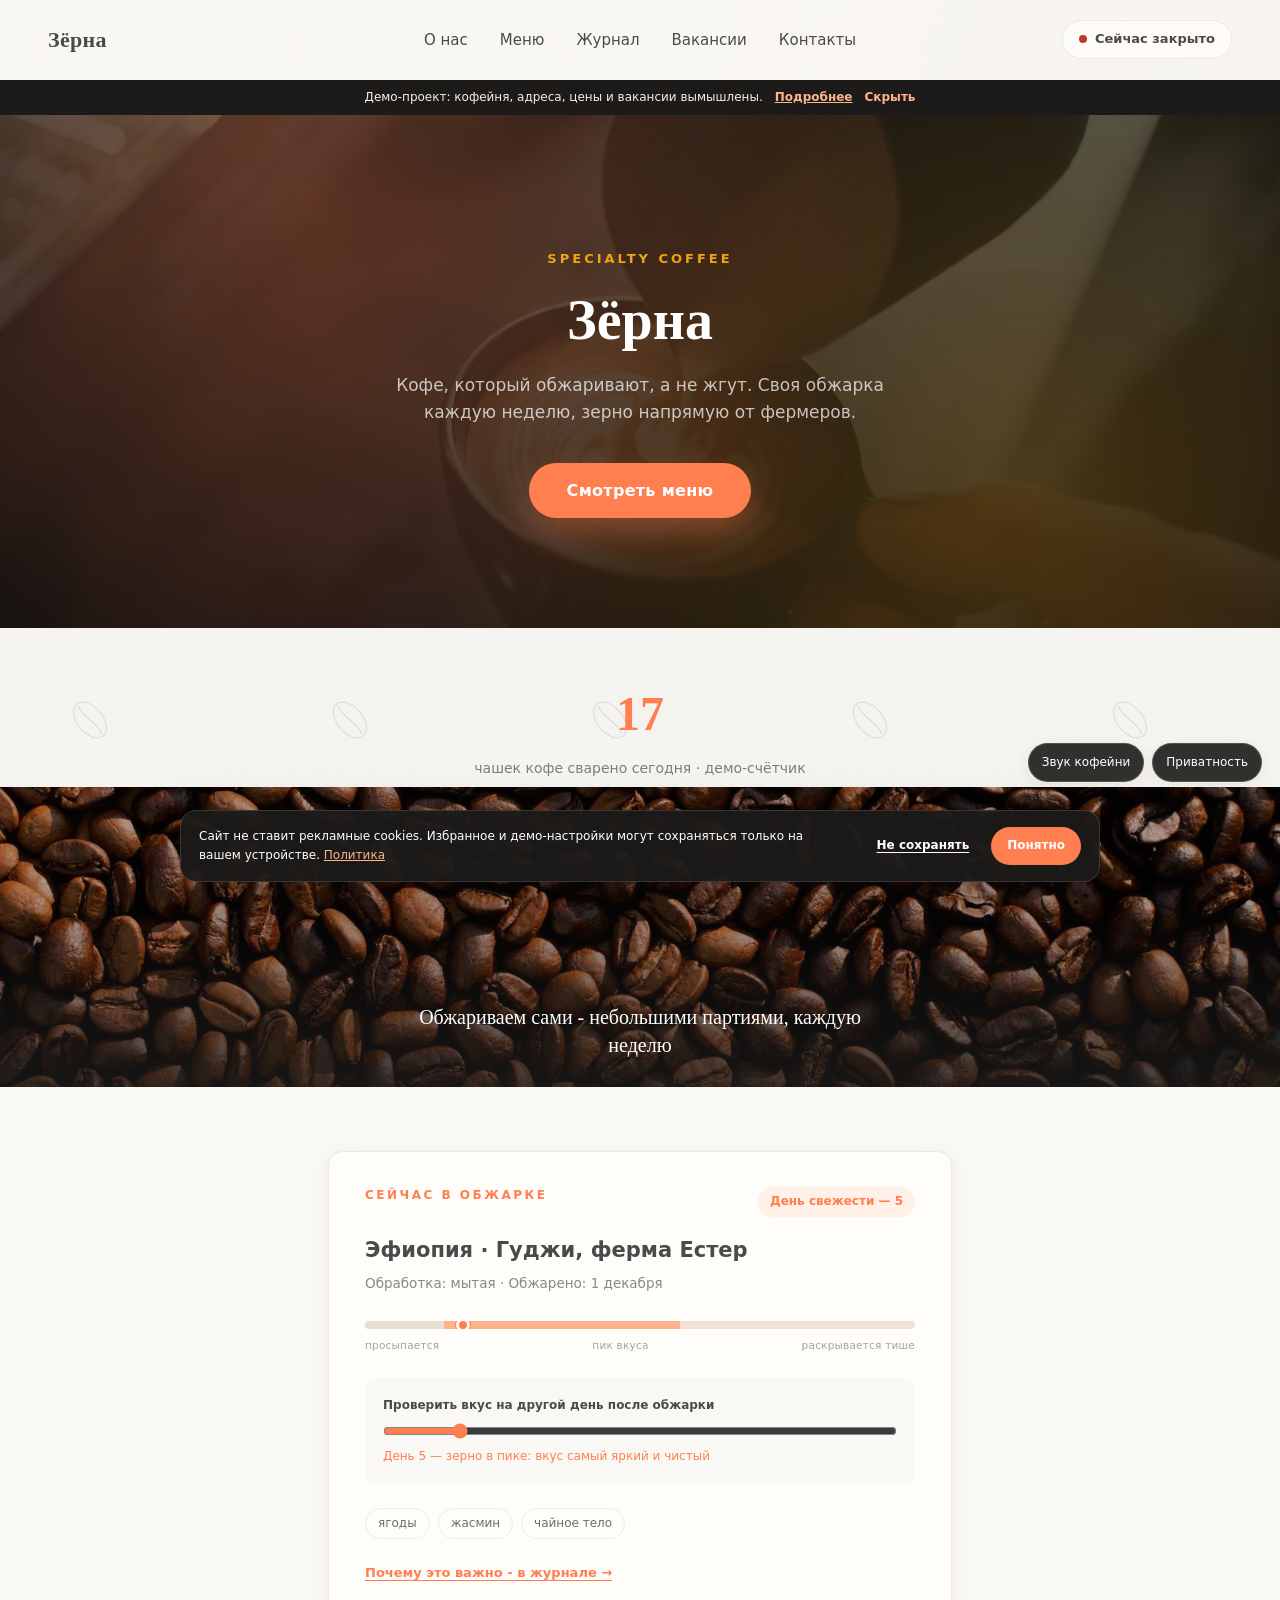
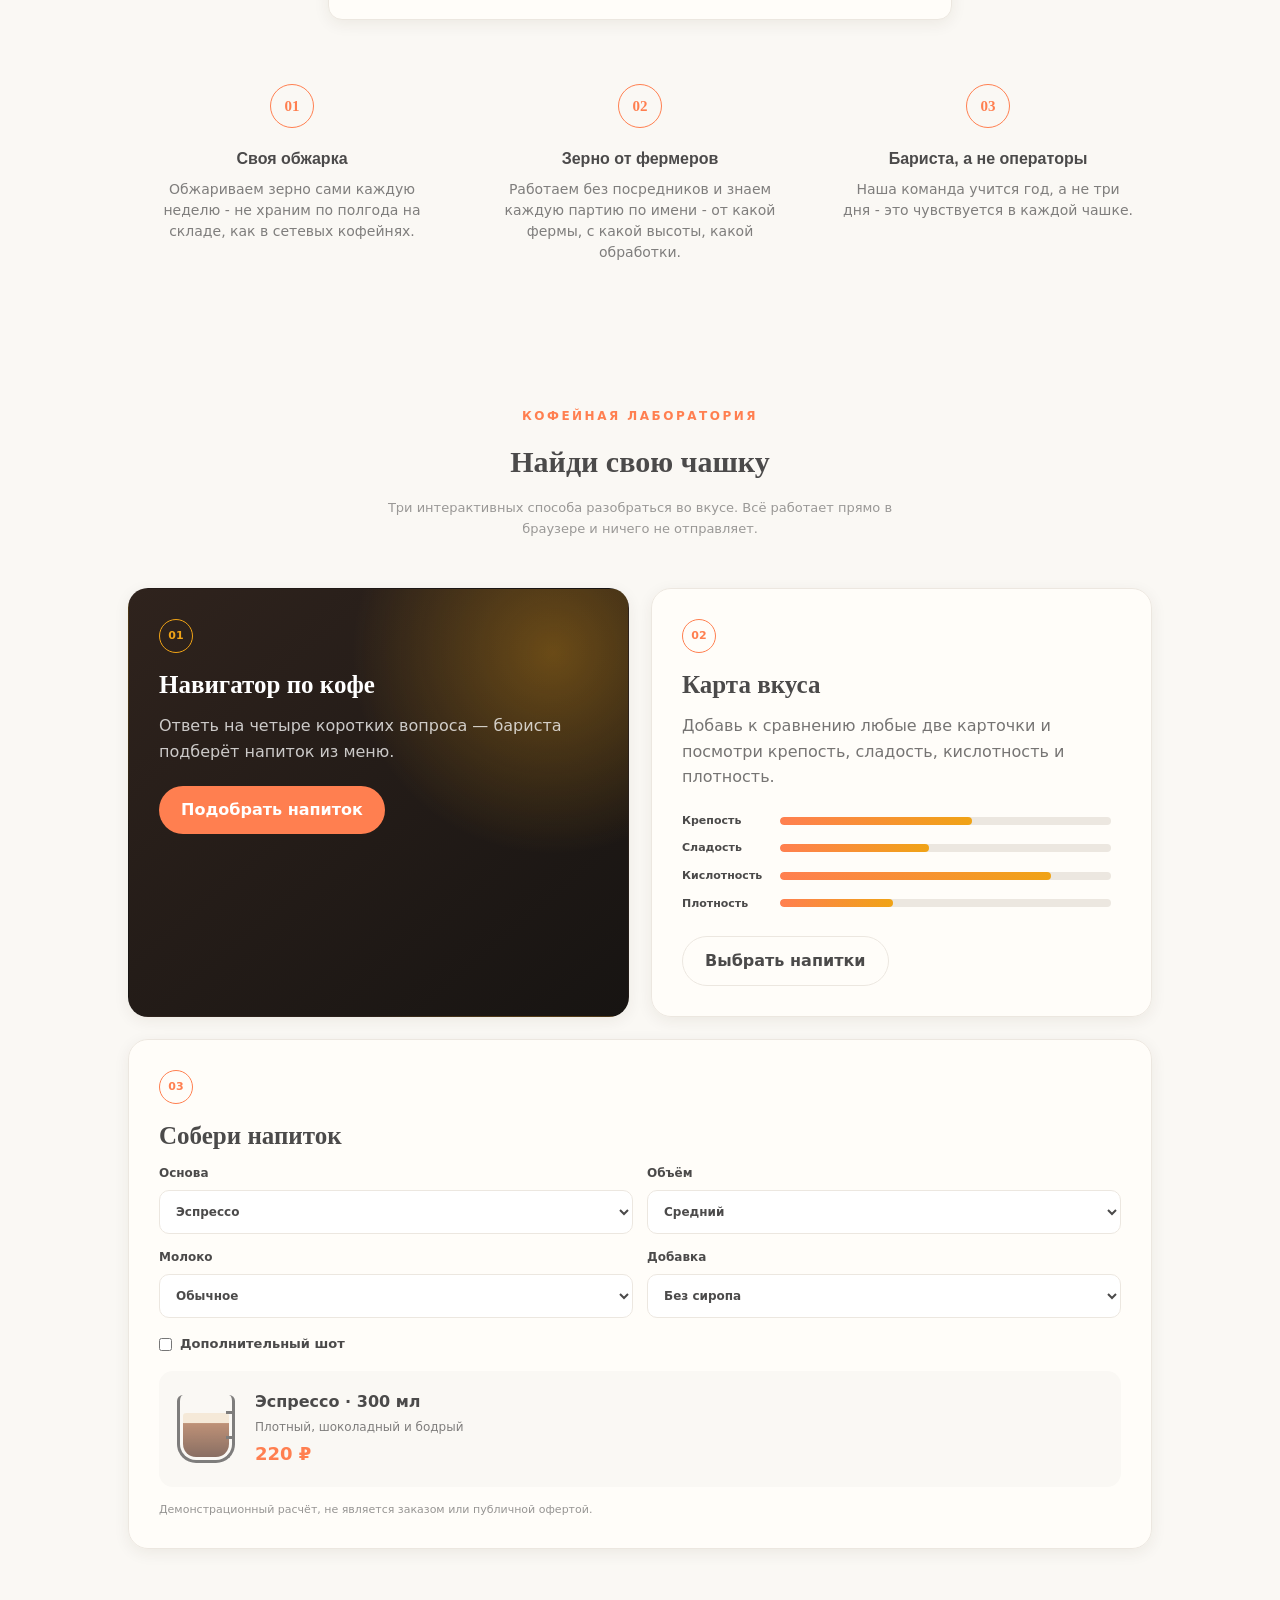
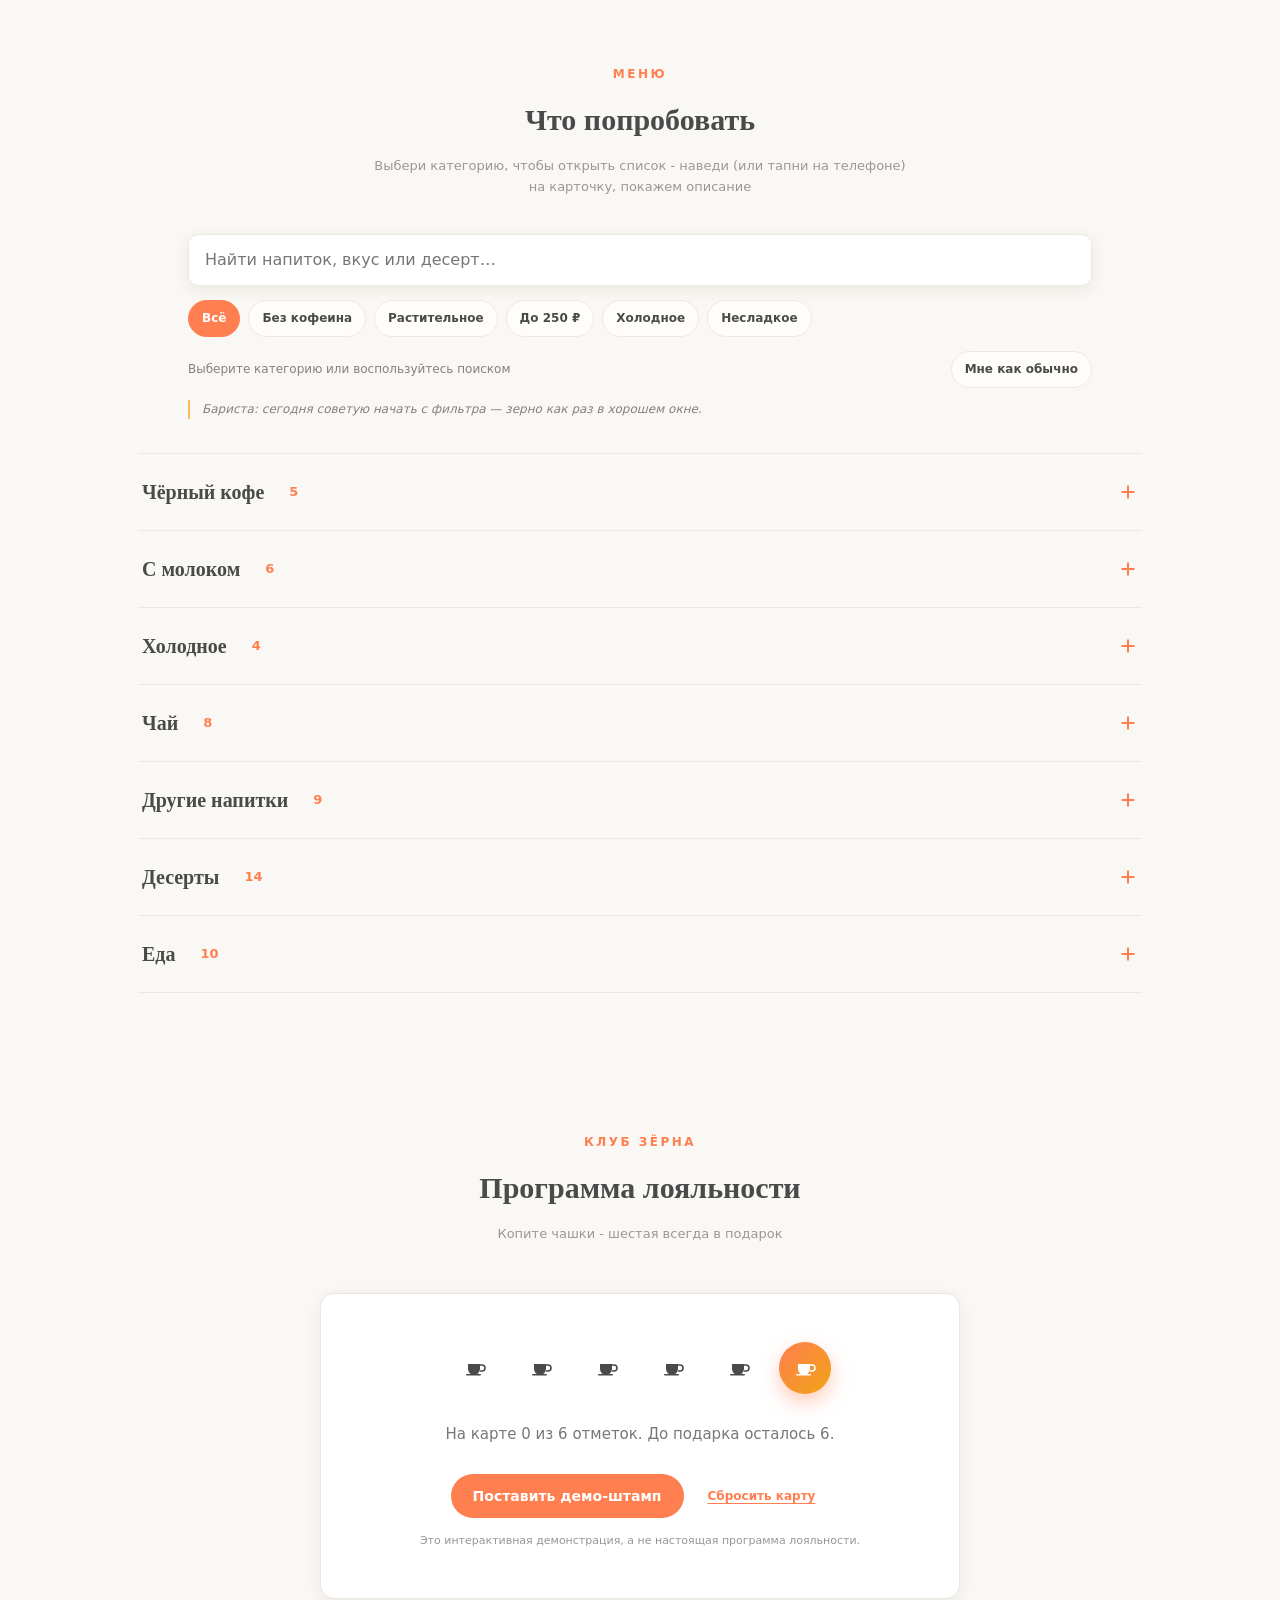
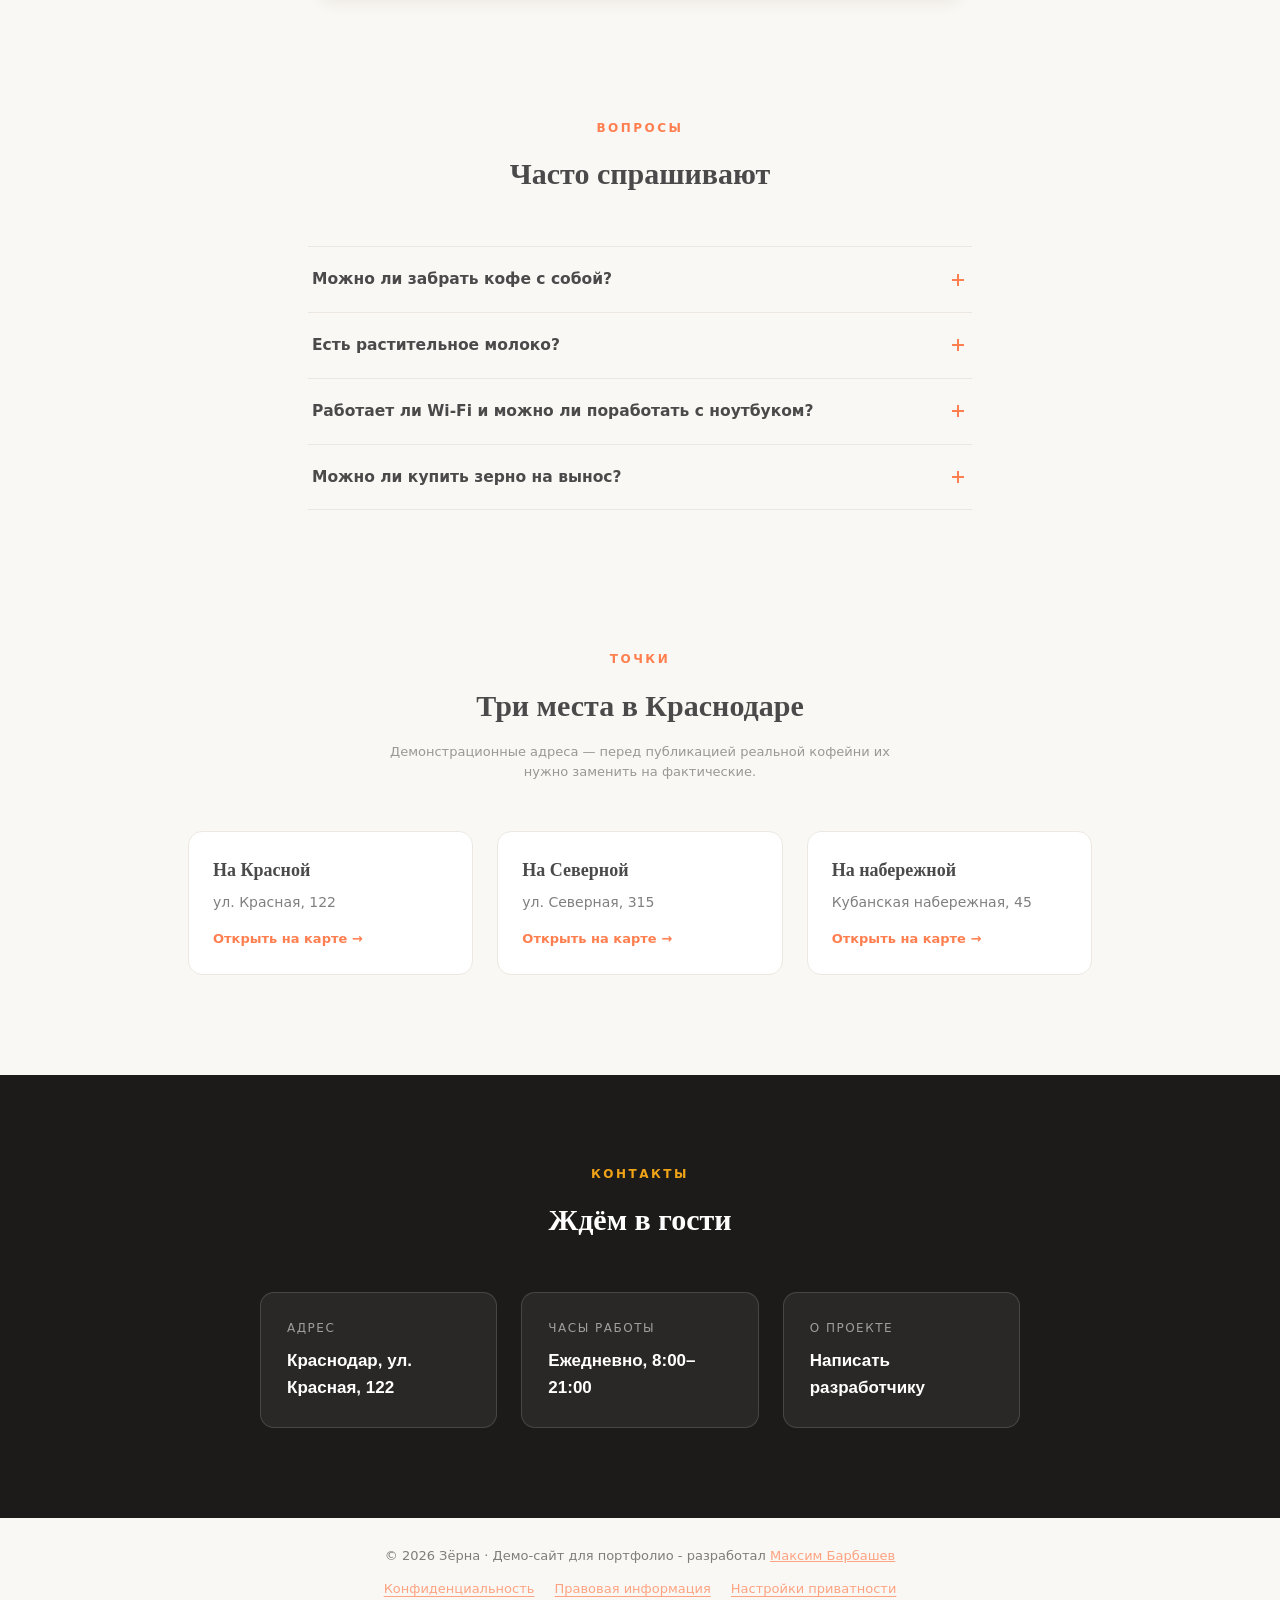
==== commit 7d74a5df: "merge: integrate secure content editor" ====
--- a/index.html
+++ b/index.html
@@ -3,7 +3,7 @@
 <head>
   <meta charset="UTF-8">
   <meta name="viewport" content="width=device-width, initial-scale=1.0">
-  <meta http-equiv="Content-Security-Policy" content="default-src 'self'; base-uri 'self'; object-src 'none'; frame-src 'none'; worker-src 'none'; form-action 'none'; img-src 'self' data:; media-src 'self'; font-src 'self'; style-src 'self' 'unsafe-inline'; script-src 'self'; connect-src 'none'; trusted-types 'none'; require-trusted-types-for 'script'">
+  <meta http-equiv="Content-Security-Policy" content="default-src 'self'; base-uri 'self'; object-src 'none'; frame-src 'none'; worker-src 'none'; form-action 'none'; img-src 'self' data:; media-src 'self'; font-src 'self'; style-src 'self' 'unsafe-inline'; script-src 'self'; connect-src 'self'; trusted-types 'none'; require-trusted-types-for 'script'">
   <meta name="referrer" content="no-referrer">
   <meta name="color-scheme" content="light">
   <title>Зёрна - спешелти-кофейня</title>
@@ -85,10 +85,10 @@
     </div>
     <div class="hero-scrim"></div>
     <div class="hero-content">
-      <span class="hero-eyebrow">Specialty coffee</span>
-      <h1>Зёрна</h1>
-      <p>Кофе, который обжаривают, а не жгут. Своя обжарка каждую неделю, зерно напрямую от фермеров.</p>
-      <a href="#menu" class="hero-cta">Смотреть меню</a>
+      <span class="hero-eyebrow" data-content="hero.eyebrow">Specialty coffee</span>
+      <h1 data-content="hero.title">Зёрна</h1>
+      <p data-content="hero.description">Кофе, который обжаривают, а не жгут. Своя обжарка каждую неделю, зерно напрямую от фермеров.</p>
+      <a href="#menu" class="hero-cta" data-content="hero.cta">Смотреть меню</a>
     </div>
   </section>
 
@@ -110,8 +110,8 @@
         <span class="section-eyebrow">Сейчас в обжарке</span>
         <span class="batch-day" id="batchDay">День свежести</span>
       </div>
-      <h3 class="batch-origin">Эфиопия · Гуджи, ферма Естер</h3>
-      <p class="batch-meta">Обработка: мытая · Обжарено: <span id="batchDate">…</span></p>
+      <h3 class="batch-origin" data-content="roast.origin">Эфиопия · Гуджи, ферма Естер</h3>
+      <p class="batch-meta" data-content="roast.meta">Обработка: мытая · Обжарено: <span id="batchDate">…</span></p>
       <div class="batch-gauge">
         <div class="batch-gauge-track">
           <span class="batch-zone zone-wake"></span>
@@ -130,7 +130,7 @@
         <input id="freshnessRange" type="range" min="1" max="30" value="5" step="1">
         <output id="freshnessSummary" for="freshnessRange">День 5 — зерно входит в пик вкуса</output>
       </div>
-      <div class="flavor-tags">
+      <div class="flavor-tags" data-content="roast.tags">
         <span>ягоды</span>
         <span>жасмин</span>
         <span>чайное тело</span>
@@ -952,17 +952,17 @@
       <h2>Ждём в гости</h2>
     </div>
     <div class="contacts-grid">
-      <a class="contact-card" href="https://yandex.ru/maps/?text=Краснодар, ул. Красная, 122" target="_blank" rel="noopener noreferrer">
+      <a class="contact-card" href="https://yandex.ru/maps/?text=Краснодар, ул. Красная, 122" target="_blank" rel="noopener noreferrer" data-contact-link="address">
         <span class="contact-label">Адрес</span>
-        <span class="contact-value">Краснодар, ул. Красная, 122</span>
+        <span class="contact-value" data-content="contacts.address">Краснодар, ул. Красная, 122</span>
       </a>
       <div class="contact-card">
         <span class="contact-label">Часы работы</span>
-        <span class="contact-value">Ежедневно, 8:00–21:00</span>
-      </div>
-      <a class="contact-card" href="https://t.me/mercy_exe" target="_blank" rel="noopener noreferrer">
+        <span class="contact-value" data-content="contacts.hours">Ежедневно, 8:00–21:00</span>
+      </div>
+      <a class="contact-card" href="https://t.me/mercy_exe" target="_blank" rel="noopener noreferrer" data-contact-link="telegram">
         <span class="contact-label">О проекте</span>
-        <span class="contact-value">Написать разработчику</span>
+        <span class="contact-value" data-content="contacts.telegram">Написать разработчику</span>
       </a>
     </div>
   </section>
@@ -998,6 +998,7 @@
     <div id="compareContent"></div>
   </dialog>
 
+  <script src="site-content.js?v=20260826"></script>
   <script src="common.js?v=20260826"></script>
   <script src="experience.js?v=20260826"></script>
 </body>
